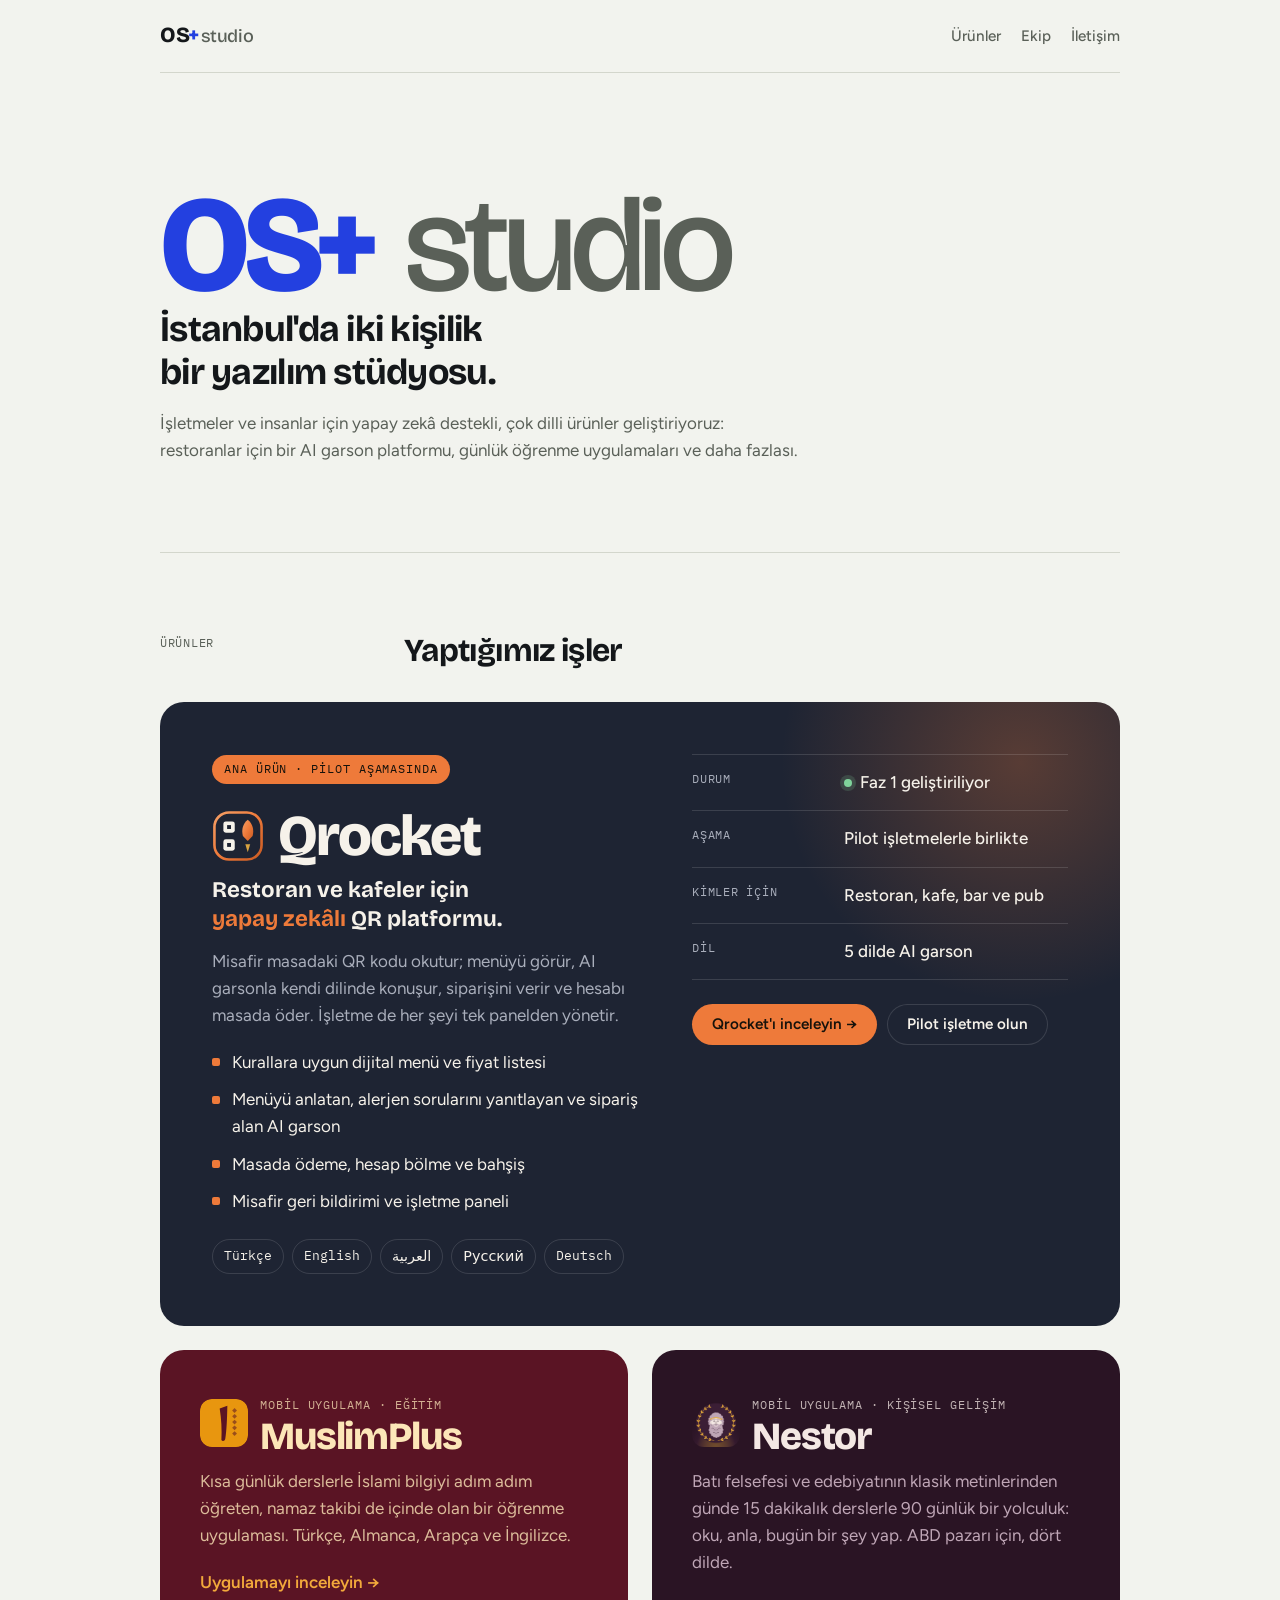
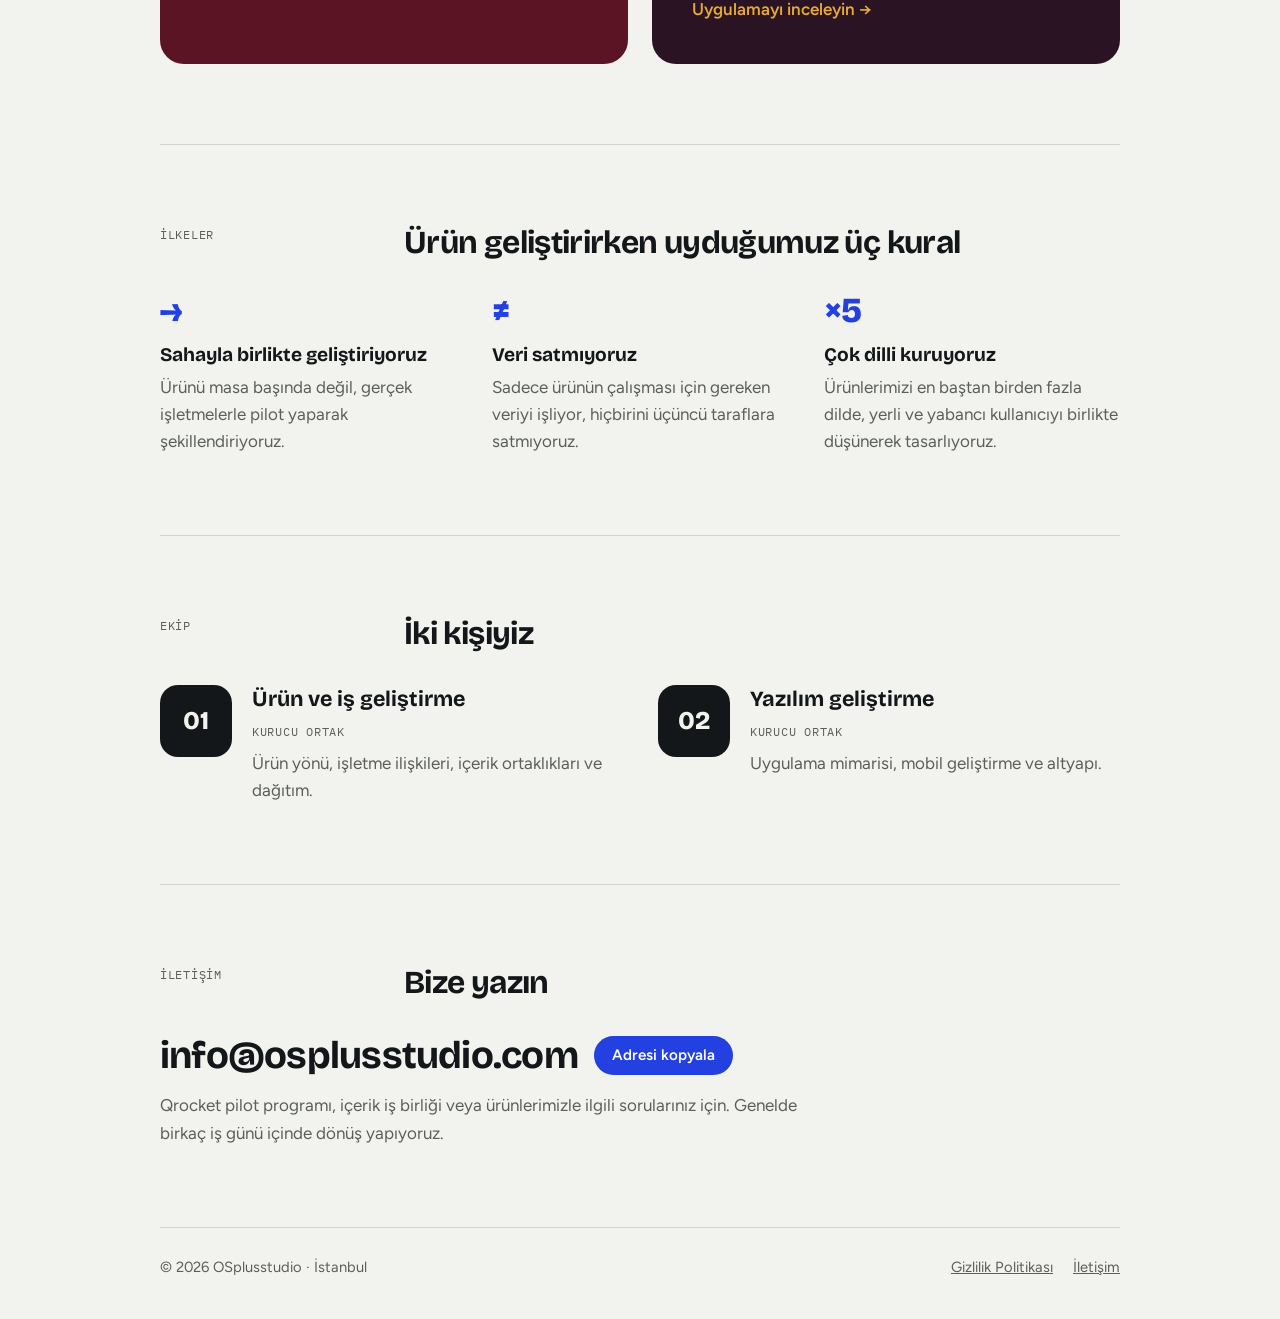
==== index.html @ badf0e7d "Add OSplusstudio website Studio home page with Qrocket, MuslimPlus and Nestor product pages, privacy" ====
<!doctype html>
<html lang="tr">
<head>
<meta charset="utf-8">
<meta name="viewport" content="width=device-width, initial-scale=1, viewport-fit=cover">
<title>OSplusstudio</title>
<meta name="description" content="OSplusstudio, İstanbul'da iki kişilik bir yazılım stüdyosu. Restoran ve kafeler için yapay zekâlı QR platformu Qrocket'ı geliştiriyoruz.">
<link rel="preconnect" href="https://fonts.googleapis.com">
<link rel="preconnect" href="https://fonts.gstatic.com" crossorigin>
<link rel="stylesheet" href="https://fonts.googleapis.com/css2?family=Bricolage+Grotesque:opsz,wght@12..96,500;12..96,700;12..96,800&family=Figtree:wght@400;500;600&family=IBM+Plex+Mono:wght@400;500&display=swap">
<style>
/* Layout: tek sütun, sola yaslı; "Ö + S = OS+" denklemi ve Qrocket kartı iki güçlü an, gerisi sakin */
:root{
  --bg:#F2F3EE; --surface:#E7E9E1; --fg:#14171A; --muted:#5A6058;
  --line:#D3D6CC; --accent:#2340E0; --on-accent:#FFFFFF;
  --q:#EE7A3A; --q-ink:#1E2433; --q-bg:#1E2433; --q-fg:#F6F2EA; --q-muted:#A9AEBB; --q-line:rgba(255,255,255,.13);
  --f-display:"Bricolage Grotesque", "Figtree", system-ui, sans-serif;
  --f-body:"Figtree", system-ui, -apple-system, "Segoe UI", sans-serif;
  --f-mono:"IBM Plex Mono", ui-monospace, "SFMono-Regular", Menlo, monospace;
  color-scheme:light;
}
@media (prefers-color-scheme: dark){
  :root:not([data-theme="light"]){
    --bg:#101311; --surface:#1A1E1B; --fg:#ECEEE8; --muted:#9BA197;
    --line:#2B302C; --accent:#8095FF; --on-accent:#0B0E1F;
    --q-bg:#1C212D; --q-line:rgba(255,255,255,.1); color-scheme:dark;
  }
}
:root[data-theme="dark"]{
  --bg:#101311; --surface:#1A1E1B; --fg:#ECEEE8; --muted:#9BA197;
  --line:#2B302C; --accent:#8095FF; --on-accent:#0B0E1F;
  --q-bg:#1C212D; --q-line:rgba(255,255,255,.1); color-scheme:dark;
}
*{box-sizing:border-box}
body{margin:0;background:var(--bg);color:var(--fg);font:400 1.0625rem/1.6 var(--f-body);-webkit-font-smoothing:antialiased}
a{color:inherit}
:focus-visible{outline:2px solid var(--accent);outline-offset:3px;border-radius:4px}
.wrap{max-width:1040px;margin:0 auto;padding-inline:clamp(16px,4vw,40px)}
.mono{font-family:var(--f-mono);font-size:.78rem;letter-spacing:.06em;text-transform:uppercase;color:var(--muted)}
.plus{color:var(--accent)}

header.top{display:flex;justify-content:space-between;align-items:center;gap:16px;padding-block:24px;border-bottom:1px solid var(--line)}
.mark{font:800 1.35rem/1 var(--f-display);letter-spacing:-.02em;text-decoration:none}
.mark small{font-weight:500;color:var(--muted);margin-left:2px}
nav.top-nav{display:flex;gap:20px;flex-wrap:wrap}
nav.top-nav a{text-decoration:none;font-weight:500;font-size:.95rem;color:var(--muted)}
nav.top-nav a:hover{color:var(--fg)}

.hero{padding-block:clamp(56px,10vw,112px) clamp(48px,8vw,88px)}
.equation{font:800 clamp(3.4rem,13vw,8.5rem)/.9 var(--f-display);letter-spacing:-.045em;margin:0 0 28px;display:flex;flex-wrap:wrap;align-items:baseline;gap:.12em .22em}
.equation .op{font-weight:500;color:var(--muted)}
.equation .res{color:var(--accent)}
.hero h1{font:700 clamp(1.5rem,3.4vw,2.25rem)/1.2 var(--f-display);letter-spacing:-.02em;max-width:24ch;margin:0 0 16px;text-wrap:balance}
.hero p{max-width:58ch;color:var(--muted);margin:0}

section.block{padding-block:clamp(48px,7vw,80px);border-top:1px solid var(--line)}
.block-head{display:grid;grid-template-columns:minmax(0,220px) minmax(0,1fr);gap:24px;margin-bottom:32px}
.block-head h2{font:700 clamp(1.6rem,3vw,2rem)/1.15 var(--f-display);letter-spacing:-.02em;margin:0;text-wrap:balance}

/* Qrocket: stüdyonun ana ürünü, kendi marka rengiyle */
.product{display:grid;grid-template-columns:minmax(0,1.15fr) minmax(0,1fr);gap:clamp(24px,4vw,48px);background:var(--q-bg);color:var(--q-fg);border-radius:24px;padding:clamp(24px,4.5vw,52px);position:relative;overflow:hidden}
.product::before{content:"";position:absolute;width:520px;height:520px;right:-160px;top:-200px;border-radius:50%;background:radial-gradient(circle,rgba(238,122,58,.28),transparent 65%);pointer-events:none}
.product > *{position:relative;min-width:0}
.product .mono{color:var(--q-muted)}
.flag{display:inline-flex;align-items:center;gap:8px;font-family:var(--f-mono);font-size:.72rem;letter-spacing:.08em;text-transform:uppercase;color:#16120B;background:var(--q);border-radius:999px;padding:5px 12px;margin-bottom:18px}
.qhead{display:flex;align-items:center;gap:14px;margin:6px 0 10px}
.qhead svg{width:52px;height:52px;flex:none}
.product h3{font:800 clamp(2.4rem,6vw,3.6rem)/1 var(--f-display);letter-spacing:-.035em;margin:0}
.product .tagline{font:700 clamp(1.15rem,2.2vw,1.4rem)/1.3 var(--f-display);margin:0 0 14px;max-width:30ch;text-wrap:balance}
.product .tagline em{font-style:normal;color:var(--q)}
.product p{margin:0 0 20px;max-width:52ch;color:var(--q-muted)}
.product p.tagline{color:var(--q-fg);margin-bottom:14px}
.feat{list-style:none;padding:0;margin:0 0 24px;display:grid;gap:10px}
.feat li{display:flex;gap:12px;align-items:flex-start}
.feat li::before{content:"";flex:none;width:8px;height:8px;margin-top:.55em;border-radius:2px;background:var(--q)}
.langs{display:flex;flex-wrap:wrap;gap:8px;list-style:none;padding:0;margin:0}
.langs li{font-family:var(--f-mono);font-size:.82rem;padding:5px 11px;border:1px solid var(--q-line);border-radius:999px}
.langs li[lang="ar"],.langs li[lang="ru"]{font-family:var(--f-body);font-size:.9rem}
.facts{display:grid;gap:0;margin:0;align-content:start}
.facts div{display:grid;grid-template-columns:minmax(0,8.5rem) minmax(0,1fr);gap:16px;padding-block:14px;border-bottom:1px solid var(--q-line)}
.facts div:first-child{border-top:1px solid var(--q-line)}
.facts dt{margin:0}
.facts dd{margin:0;font-weight:500}
.status{display:inline-flex;align-items:center;gap:8px}
.status::before{content:"";width:8px;height:8px;border-radius:50%;background:#7FD39B;box-shadow:0 0 0 4px rgba(127,211,155,.18)}
.qcta{display:inline-flex;align-items:center;gap:8px;margin-top:24px;font:600 .95rem/1 var(--f-body);padding:13px 20px;border-radius:999px;background:var(--q);color:#16120B;text-decoration:none}
.qcta:hover{filter:brightness(1.08)}
.qcta.ghost{background:transparent;color:var(--q-fg);box-shadow:inset 0 0 0 1px var(--q-line)}
.qctas{display:flex;flex-wrap:wrap;gap:10px;margin-top:24px}
.qctas .qcta{margin-top:0}

.others{display:grid;grid-template-columns:repeat(2,minmax(0,1fr));gap:clamp(16px,2.5vw,24px);margin-top:clamp(16px,2.5vw,24px)}
.card{display:grid;gap:12px;align-content:start;border-radius:24px;padding:clamp(24px,3.5vw,40px);text-decoration:none;min-width:0;position:relative;overflow:hidden;transition:transform .2s ease}
.card:hover{transform:translateY(-3px)}
.card .top{display:flex;align-items:center;gap:12px}
.card .top .ic{width:48px;height:48px;flex:none;border-radius:12px;display:block}
.card h3{font:800 clamp(1.8rem,3.6vw,2.4rem)/1 var(--f-display);letter-spacing:-.03em;margin:0}
.card .kind{font-family:var(--f-mono);font-size:.72rem;letter-spacing:.08em;text-transform:uppercase;opacity:.75}
.card p{margin:0;max-width:44ch}
.card .go{margin-top:8px;font-weight:600}
.card.mp{background:#5A1424;color:#FCE6B8}
.card.mp p{color:rgba(252,230,184,.8)}
.card.mp .go{color:#F2A93B}
.card.ns{background:#2A1424;color:#F4E8E4}
.card.ns p{color:#BFA6B6}
.card.ns .go{color:#E5A93A}

.principles{display:grid;grid-template-columns:repeat(3,minmax(0,1fr));gap:clamp(20px,3vw,36px);list-style:none;padding:0;margin:0}
.principles li{min-width:0}
.principles .sym{font:800 2.2rem/1 var(--f-display);color:var(--accent);display:block;margin-bottom:14px}
.principles h3{font:700 1.2rem/1.3 var(--f-display);margin:0 0 6px}
.principles p{margin:0;color:var(--muted)}

.team{display:grid;grid-template-columns:repeat(2,minmax(0,1fr));gap:clamp(20px,3vw,36px)}
.person{display:flex;gap:20px;align-items:flex-start;min-width:0}
.initial{flex:none;width:72px;height:72px;border-radius:18px;background:var(--fg);color:var(--bg);display:grid;place-items:center;font:800 1.6rem/1 var(--f-display)}
.person h3{font:700 1.35rem/1.2 var(--f-display);margin:2px 0 4px}
.person p{margin:6px 0 0;color:var(--muted)}

.contact{display:flex;flex-wrap:wrap;align-items:center;gap:12px 16px}
.email{font:700 clamp(1.4rem,4.4vw,2.4rem)/1.1 var(--f-display);letter-spacing:-.02em;user-select:all;word-break:break-all}
.btn{font:600 .95rem/1 var(--f-body);padding:12px 18px;border-radius:999px;border:0;background:var(--accent);color:var(--on-accent);cursor:pointer}
.btn:hover{filter:brightness(1.08)}
.contact-note{color:var(--muted);margin:16px 0 0;max-width:58ch}

footer{border-top:1px solid var(--line);padding-block:28px 40px;display:flex;flex-wrap:wrap;justify-content:space-between;gap:12px 24px;color:var(--muted);font-size:.92rem}
footer nav{display:flex;gap:20px;flex-wrap:wrap}

@media (max-width:760px){
  .block-head,.product,.team,.others{grid-template-columns:minmax(0,1fr)}
  .principles{grid-template-columns:minmax(0,1fr)}
  .block-head{gap:8px}
}
@media (max-width:420px){ nav.top-nav{display:none} .facts div{grid-template-columns:minmax(0,1fr);gap:2px} }
</style>
</head>
<body>
<div class="wrap">
  <header class="top">
    <a class="mark" href="#">OS<span class="plus">+</span><small>studio</small></a>
    <nav class="top-nav" aria-label="Sayfa içi">
      <a href="#urunler">Ürünler</a>
      <a href="#ekip">Ekip</a>
      <a href="#iletisim">İletişim</a>
    </nav>
  </header>

  <section class="hero">
    <p class="equation" aria-label="OS artı studio"><span class="res">OS+</span><span class="op">studio</span></p>
    <h1>İstanbul'da iki kişilik bir yazılım stüdyosu.</h1>
    <p>İşletmeler ve insanlar için yapay zekâ destekli, çok dilli ürünler geliştiriyoruz: restoranlar için bir AI garson platformu, günlük öğrenme uygulamaları ve daha fazlası.</p>
  </section>

  <section class="block" id="urunler">
    <div class="block-head">
      <span class="mono">Ürünler</span>
      <h2>Yaptığımız işler</h2>
    </div>
    <article class="product">
      <div>
        <span class="flag">Ana ürün · Pilot aşamasında</span>
        <div class="qhead">
          <svg viewBox="0 0 32 32" aria-hidden="true"><defs><linearGradient id="lg" x1="0" y1="0" x2="1" y2="1"><stop offset="0" stop-color="#F6A066"/><stop offset=".5" stop-color="#EE7A3A"/><stop offset="1" stop-color="#C95A22"/></linearGradient></defs><rect x="1.5" y="1.5" width="29" height="29" rx="9" fill="none" stroke="url(#lg)" stroke-width="1.6"/><rect x="7" y="7" width="7" height="7" rx="1.5" fill="#F6F2EA"/><rect x="9.3" y="9.3" width="2.4" height="2.4" fill="#1E2433"/><rect x="7" y="18" width="7" height="7" rx="1.5" fill="#F6F2EA"/><rect x="9.3" y="20.3" width="2.4" height="2.4" fill="#1E2433"/><path d="M22 6c3 2.5 4 6 3 10l-3 3-3-3c-1-4 0-7.5 3-10z" fill="url(#lg)"/><path d="M20.5 21l1.5 5 1.5-5z" fill="#D9A441"/></svg>
          <h3>Qrocket</h3>
        </div>
        <p class="tagline">Restoran ve kafeler için <em>yapay zekâlı</em> QR platformu.</p>
        <p>Misafir masadaki QR kodu okutur; menüyü görür, AI garsonla kendi dilinde konuşur, siparişini verir ve hesabı masada öder. İşletme de her şeyi tek panelden yönetir.</p>
        <ul class="feat">
          <li>Kurallara uygun dijital menü ve fiyat listesi</li>
          <li>Menüyü anlatan, alerjen sorularını yanıtlayan ve sipariş alan AI garson</li>
          <li>Masada ödeme, hesap bölme ve bahşiş</li>
          <li>Misafir geri bildirimi ve işletme paneli</li>
        </ul>
        <ul class="langs" aria-label="AI garsonun konuştuğu diller">
          <li lang="tr">Türkçe</li>
          <li lang="en">English</li>
          <li lang="ar" dir="rtl">العربية</li>
          <li lang="ru">Русский</li>
          <li lang="de">Deutsch</li>
        </ul>
      </div>
      <div>
        <dl class="facts">
          <div><dt class="mono">Durum</dt><dd class="status">Faz 1 geliştiriliyor</dd></div>
          <div><dt class="mono">Aşama</dt><dd>Pilot işletmelerle birlikte</dd></div>
          <div><dt class="mono">Kimler için</dt><dd>Restoran, kafe, bar ve pub</dd></div>
          <div><dt class="mono">Dil</dt><dd>5 dilde AI garson</dd></div>
        </dl>
        <div class="qctas"><a class="qcta" href="qrocket/index.html">Qrocket'ı inceleyin →</a><a class="qcta ghost" href="qrocket/index.html#katil">Pilot işletme olun</a></div>
      </div>
    </article>

    <div class="others">
      <a class="card mp" href="muslimplus/index.html">
        <div class="top">
          <svg class="ic" viewBox="0 0 100 100" aria-hidden="true"><rect width="100" height="100" rx="24" fill="#E8960F"/><path d="M41 20 57 14C56.4 41 55.6 65 52.6 83.5 51.8 88 46.4 89 44.6 85.6 45.6 64 44.6 42 41 20Z" fill="#5A1424"/><g fill="#5A1424" fill-opacity=".55"><path d="M72 19l5 5-5 5-5-5z"/><path d="M72 31l5 5-5 5-5-5z"/><path d="M72 43l5 5-5 5-5-5z"/><path d="M72 55l5 5-5 5-5-5z"/><path d="M72 67l5 5-5 5-5-5z"/></g></svg>
          <div><span class="kind">Mobil uygulama · Eğitim</span><h3>MuslimPlus</h3></div>
        </div>
        <p>Kısa günlük derslerle İslami bilgiyi adım adım öğreten, namaz takibi de içinde olan bir öğrenme uygulaması. Türkçe, Almanca, Arapça ve İngilizce.</p>
        <span class="go">Uygulamayı inceleyin →</span>
      </a>
      <a class="card ns" href="nestor/index.html">
        <div class="top">
          <img class="ic" src="nestor/img/icon.png" alt="" width="44" height="44">
          <div><span class="kind">Mobil uygulama · Kişisel gelişim</span><h3>Nestor</h3></div>
        </div>
        <p>Batı felsefesi ve edebiyatının klasik metinlerinden günde 15 dakikalık derslerle 90 günlük bir yolculuk: oku, anla, bugün bir şey yap. ABD pazarı için, dört dilde.</p>
        <span class="go">Uygulamayı inceleyin →</span>
      </a>
    </div>
  </section>

  <section class="block" id="ilkeler">
    <div class="block-head">
      <span class="mono">İlkeler</span>
      <h2>Ürün geliştirirken uyduğumuz üç kural</h2>
    </div>
    <ul class="principles">
      <li>
        <span class="sym" aria-hidden="true">→</span>
        <h3>Sahayla birlikte geliştiriyoruz</h3>
        <p>Ürünü masa başında değil, gerçek işletmelerle pilot yaparak şekillendiriyoruz.</p>
      </li>
      <li>
        <span class="sym" aria-hidden="true">≠</span>
        <h3>Veri satmıyoruz</h3>
        <p>Sadece ürünün çalışması için gereken veriyi işliyor, hiçbirini üçüncü taraflara satmıyoruz.</p>
      </li>
      <li>
        <span class="sym" aria-hidden="true">×5</span>
        <h3>Çok dilli kuruyoruz</h3>
        <p>Ürünlerimizi en baştan birden fazla dilde, yerli ve yabancı kullanıcıyı birlikte düşünerek tasarlıyoruz.</p>
      </li>
    </ul>
  </section>

  <section class="block" id="ekip">
    <div class="block-head">
      <span class="mono">Ekip</span>
      <h2>İki kişiyiz</h2>
    </div>
    <div class="team">
      <div class="person">
        <div class="initial" aria-hidden="true">01</div>
        <div>
          <h3>Ürün ve iş geliştirme</h3>
          <span class="mono">Kurucu ortak</span>
          <p>Ürün yönü, işletme ilişkileri, içerik ortaklıkları ve dağıtım.</p>
        </div>
      </div>
      <div class="person">
        <div class="initial" aria-hidden="true">02</div>
        <div>
          <h3>Yazılım geliştirme</h3>
          <span class="mono">Kurucu ortak</span>
          <p>Uygulama mimarisi, mobil geliştirme ve altyapı.</p>
        </div>
      </div>
    </div>
  </section>

  <section class="block" id="iletisim">
    <div class="block-head">
      <span class="mono">İletişim</span>
      <h2>Bize yazın</h2>
    </div>
    <div class="contact">
      <span class="email" id="email">info@osplusstudio.com</span>
      <button class="btn" id="copy" type="button">Adresi kopyala</button>
    </div>
    <p class="contact-note">Qrocket pilot programı, içerik iş birliği veya ürünlerimizle ilgili sorularınız için. Genelde birkaç iş günü içinde dönüş yapıyoruz.</p>
  </section>

  <footer>
    <span>© 2026 OSplusstudio · İstanbul</span>
    <nav aria-label="Yasal">
      <a href="gizlilik.html">Gizlilik Politikası</a>
      <a href="#iletisim">İletişim</a>
    </nav>
  </footer>
</div>
<script>
(function(){
  var btn=document.getElementById('copy'), el=document.getElementById('email');
  function selectText(){var r=document.createRange();r.selectNodeContents(el);var s=getSelection();s.removeAllRanges();s.addRange(r);}
  btn.addEventListener('click',function(){
    var text=el.textContent.trim();
    var done=function(){btn.textContent='Kopyalandı';setTimeout(function(){btn.textContent='Adresi kopyala'},1800)};
    try{
      navigator.clipboard.writeText(text).then(done,function(){selectText();btn.textContent='Seçildi, Ctrl+C ile kopyalayın'});
    }catch(e){selectText();btn.textContent='Seçildi, Ctrl+C ile kopyalayın'}
  });
})();
</script>
</body>
</html>
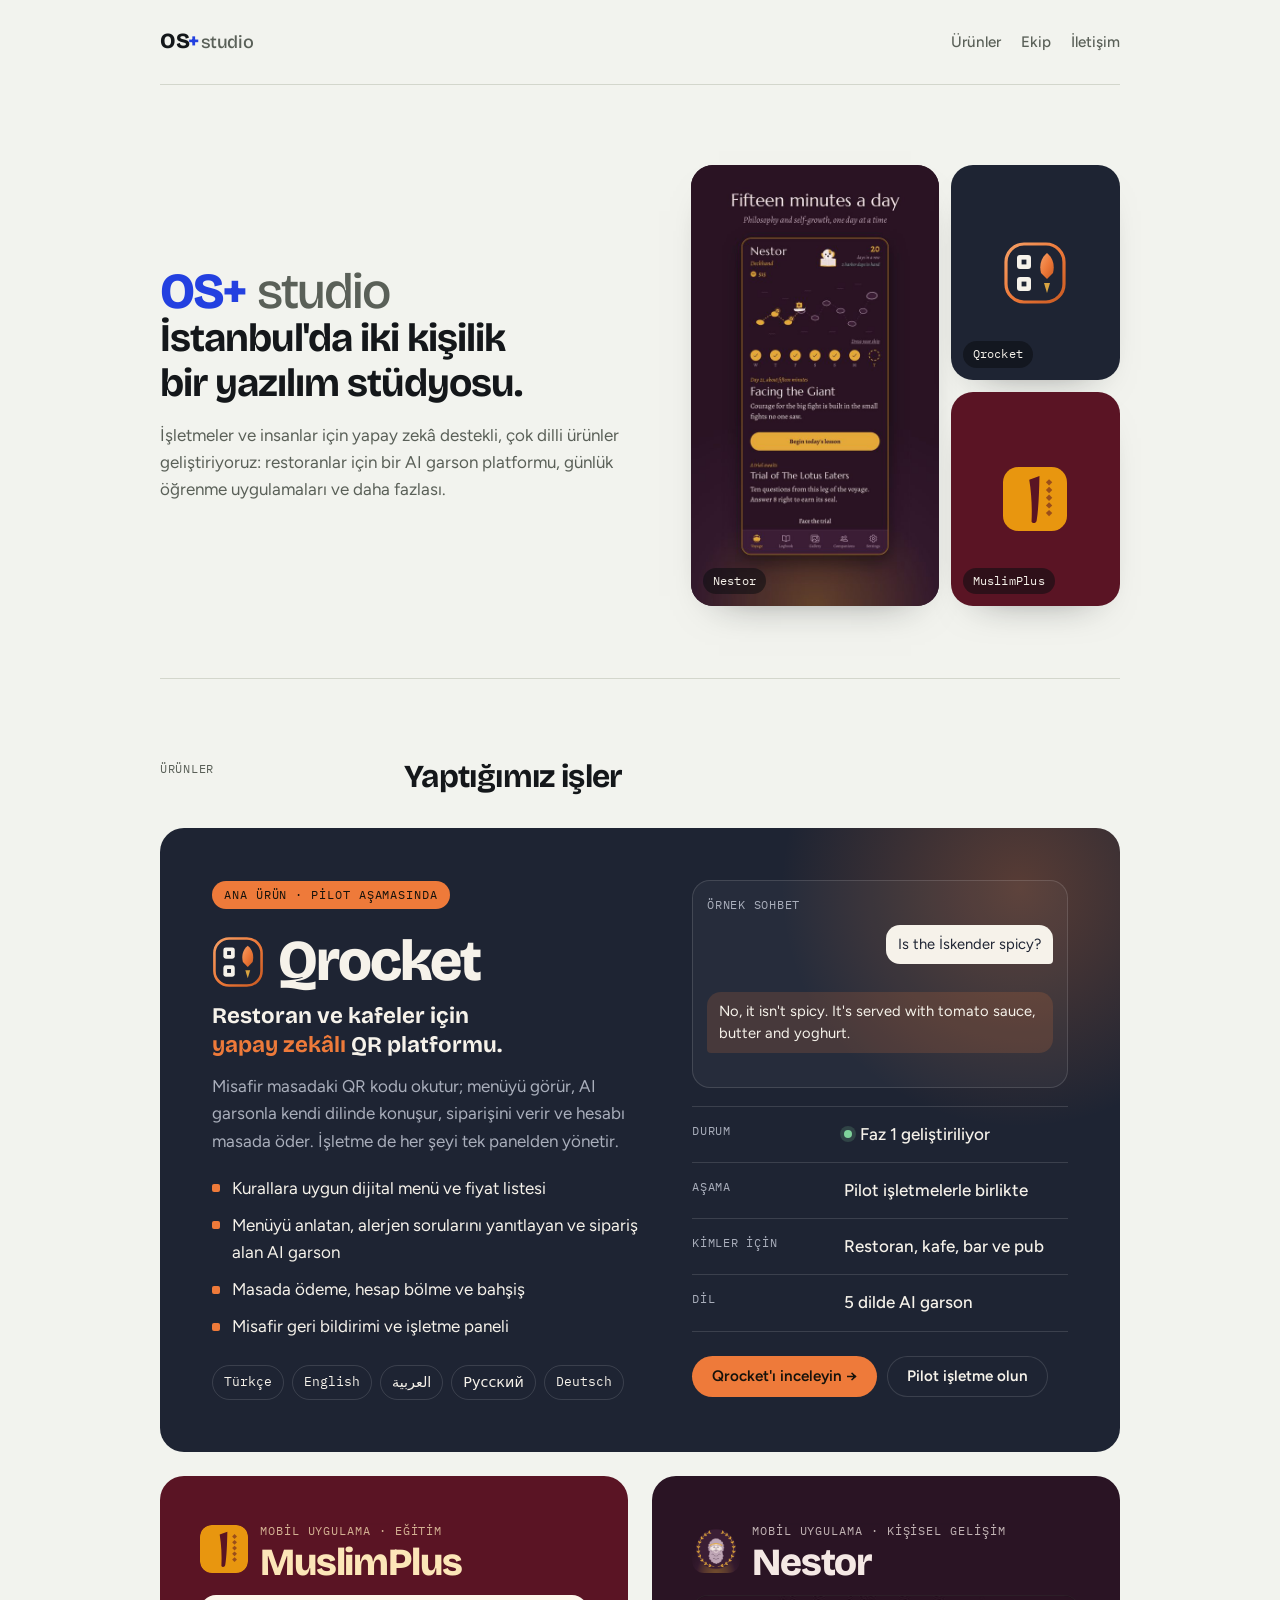
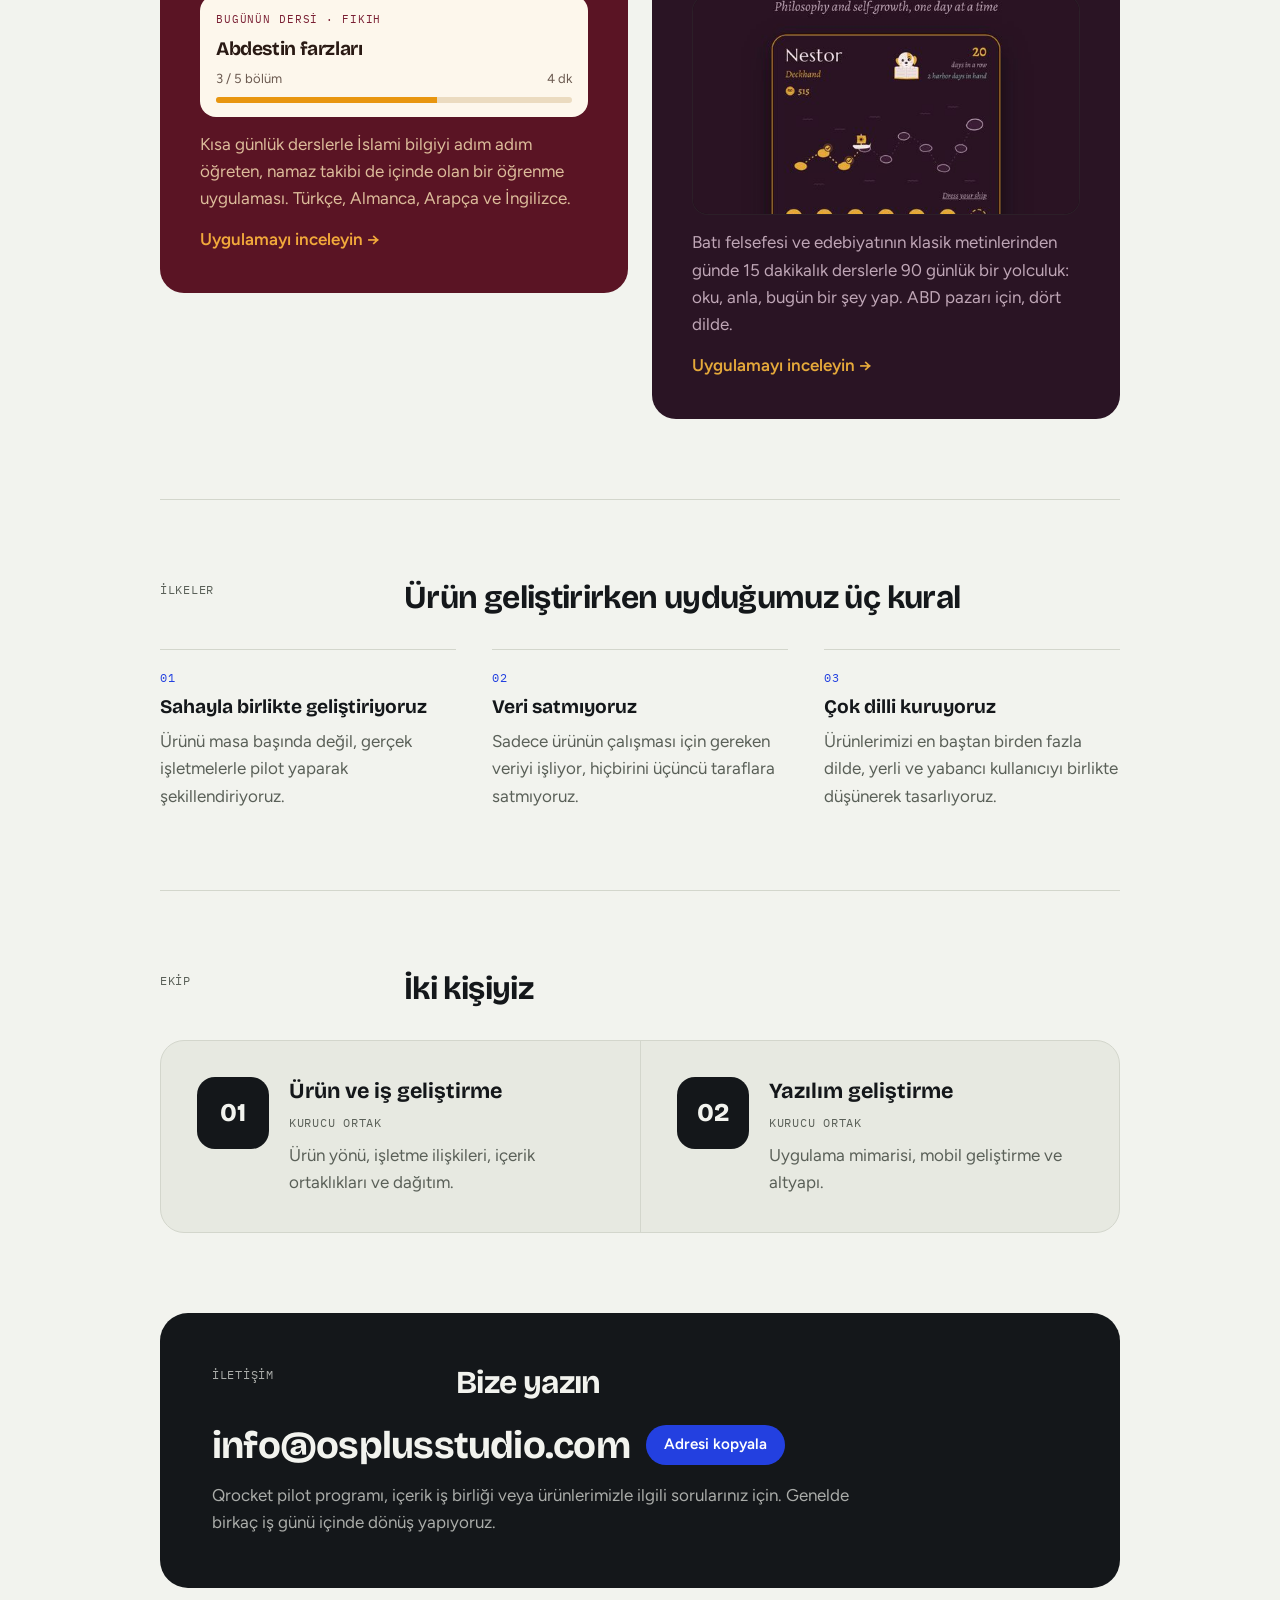
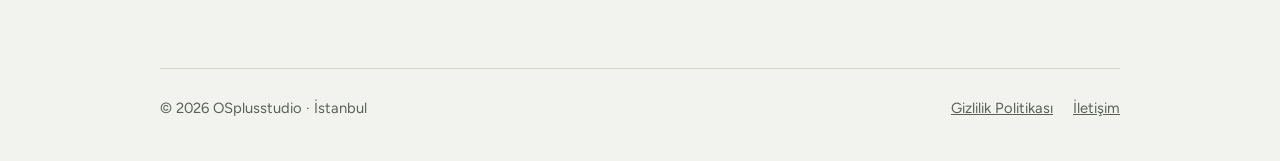
==== commit d47613fd: "Give the studio homepage a product showcase. Shrink the repeated wordmark, show Qrocket, MuslimPlus," ====
--- a/index.html
+++ b/index.html
@@ -9,7 +9,9 @@
 <link rel="preconnect" href="https://fonts.gstatic.com" crossorigin>
 <link rel="stylesheet" href="https://fonts.googleapis.com/css2?family=Bricolage+Grotesque:opsz,wght@12..96,500;12..96,700;12..96,800&family=Figtree:wght@400;500;600&family=IBM+Plex+Mono:wght@400;500&display=swap">
 <style>
-/* Layout: tek sütun, sola yaslı; "Ö + S = OS+" denklemi ve Qrocket kartı iki güçlü an, gerisi sakin */
+/* Layout: hero iki sütun — kısa sözcük işareti ve üç ürünlük vitrin.
+   Qrocket kartında örnek sohbet, diğer kartlarda kendi yüzeyi.
+   İlkeler numaralı sıra, ekip tek panel, iletişim kapanış bandı. */
 :root{
   --bg:#F2F3EE; --surface:#E7E9E1; --fg:#14171A; --muted:#5A6058;
   --line:#D3D6CC; --accent:#2340E0; --on-accent:#FFFFFF;
@@ -43,15 +45,26 @@
 .mark{font:800 1.35rem/1 var(--f-display);letter-spacing:-.02em;text-decoration:none}
 .mark small{font-weight:500;color:var(--muted);margin-left:2px}
 nav.top-nav{display:flex;gap:20px;flex-wrap:wrap}
-nav.top-nav a{text-decoration:none;font-weight:500;font-size:.95rem;color:var(--muted)}
+nav.top-nav a{text-decoration:none;font-weight:500;font-size:.95rem;color:var(--muted);padding-block:6px}
 nav.top-nav a:hover{color:var(--fg)}
 
-.hero{padding-block:clamp(56px,10vw,112px) clamp(48px,8vw,88px)}
-.equation{font:800 clamp(3.4rem,13vw,8.5rem)/.9 var(--f-display);letter-spacing:-.045em;margin:0 0 28px;display:flex;flex-wrap:wrap;align-items:baseline;gap:.12em .22em}
+.hero{display:grid;grid-template-columns:minmax(0,1.05fr) minmax(280px,.95fr);gap:clamp(28px,5vw,56px);align-items:center;padding-block:clamp(40px,7vw,80px) clamp(36px,6vw,72px)}
+.hero-copy{min-width:0}
+.equation{font:800 clamp(2rem,4.4vw,3.15rem)/.95 var(--f-display);letter-spacing:-.04em;margin:0 0 18px;display:flex;flex-wrap:wrap;align-items:baseline;gap:.12em .22em}
 .equation .op{font-weight:500;color:var(--muted)}
 .equation .res{color:var(--accent)}
-.hero h1{font:700 clamp(1.5rem,3.4vw,2.25rem)/1.2 var(--f-display);letter-spacing:-.02em;max-width:24ch;margin:0 0 16px;text-wrap:balance}
-.hero p{max-width:58ch;color:var(--muted);margin:0}
+.hero h1{font:700 clamp(1.7rem,3.2vw,2.45rem)/1.15 var(--f-display);letter-spacing:-.025em;max-width:18ch;margin:0 0 16px;text-wrap:balance}
+.hero p{max-width:46ch;color:var(--muted);margin:0}
+
+.vitrine{display:grid;grid-template-columns:minmax(0,1.2fr) minmax(0,.82fr);grid-template-rows:1fr 1fr;gap:12px;min-height:400px;align-self:stretch}
+.tile{position:relative;display:grid;place-items:center;min-width:0;min-height:0;border-radius:22px;overflow:hidden;text-decoration:none;box-shadow:0 18px 40px -28px rgba(20,23,26,.55);transition:transform .2s ease}
+.tile:hover{transform:translateY(-3px)}
+.tile .cap{position:absolute;left:12px;bottom:12px;font-family:var(--f-mono);font-size:.72rem;letter-spacing:.02em;color:#F6F2EA;background:rgba(12,14,18,.55);border-radius:999px;padding:4px 10px}
+.tile.ns{grid-row:1 / span 2;background:#2A1424;display:block}
+.tile.ns img{width:100%;height:100%;object-fit:cover;object-position:center 32%;display:block}
+.tile.q{background:#1E2433}
+.tile.mp{background:#5A1424}
+.tile svg{width:64px;height:64px}
 
 section.block{padding-block:clamp(48px,7vw,80px);border-top:1px solid var(--line)}
 .block-head{display:grid;grid-template-columns:minmax(0,220px) minmax(0,1fr);gap:24px;margin-bottom:32px}
@@ -76,6 +89,11 @@
 .langs{display:flex;flex-wrap:wrap;gap:8px;list-style:none;padding:0;margin:0}
 .langs li{font-family:var(--f-mono);font-size:.82rem;padding:5px 11px;border:1px solid var(--q-line);border-radius:999px}
 .langs li[lang="ar"],.langs li[lang="ru"]{font-family:var(--f-body);font-size:.9rem}
+.chat{display:grid;gap:8px;margin:0 0 18px;padding:14px;border-radius:18px;background:rgba(255,255,255,.04);border:1px solid var(--q-line)}
+.chat .mono{margin:0 0 2px}
+.bubble{max-width:92%;margin:0;padding:9px 12px;border-radius:14px;font-size:.92rem;line-height:1.45}
+.bubble.guest{justify-self:end;background:var(--q-fg);color:var(--q-ink);border-bottom-right-radius:4px}
+.bubble.ai{justify-self:start;background:rgba(238,122,58,.16);color:var(--q-fg);border-bottom-left-radius:4px}
 .facts{display:grid;gap:0;margin:0;align-content:start}
 .facts div{display:grid;grid-template-columns:minmax(0,8.5rem) minmax(0,1fr);gap:16px;padding-block:14px;border-bottom:1px solid var(--q-line)}
 .facts div:first-child{border-top:1px solid var(--q-line)}
@@ -89,49 +107,75 @@
 .qctas{display:flex;flex-wrap:wrap;gap:10px;margin-top:24px}
 .qctas .qcta{margin-top:0}
 
-.others{display:grid;grid-template-columns:repeat(2,minmax(0,1fr));gap:clamp(16px,2.5vw,24px);margin-top:clamp(16px,2.5vw,24px)}
-.card{display:grid;gap:12px;align-content:start;border-radius:24px;padding:clamp(24px,3.5vw,40px);text-decoration:none;min-width:0;position:relative;overflow:hidden;transition:transform .2s ease}
+.others{display:grid;grid-template-columns:repeat(2,minmax(0,1fr));gap:clamp(16px,2.5vw,24px);margin-top:clamp(16px,2.5vw,24px);align-items:start}
+.card{display:flex;flex-direction:column;gap:14px;border-radius:24px;padding:clamp(24px,3.5vw,40px);text-decoration:none;min-width:0;position:relative;overflow:hidden;transition:transform .2s ease}
 .card:hover{transform:translateY(-3px)}
 .card .top{display:flex;align-items:center;gap:12px}
 .card .top .ic{width:48px;height:48px;flex:none;border-radius:12px;display:block}
 .card h3{font:800 clamp(1.8rem,3.6vw,2.4rem)/1 var(--f-display);letter-spacing:-.03em;margin:0}
 .card .kind{font-family:var(--f-mono);font-size:.72rem;letter-spacing:.08em;text-transform:uppercase;opacity:.75}
 .card p{margin:0;max-width:44ch}
-.card .go{margin-top:8px;font-weight:600}
+.card .go{font-weight:600}
 .card.mp{background:#5A1424;color:#FCE6B8}
 .card.mp p{color:rgba(252,230,184,.8)}
 .card.mp .go{color:#F2A93B}
 .card.ns{background:#2A1424;color:#F4E8E4}
 .card.ns p{color:#BFA6B6}
 .card.ns .go{color:#E5A93A}
+.lesson{display:grid;gap:8px;background:#FDF7EC;color:#2A1A14;border-radius:16px;padding:16px 16px 14px}
+.lesson .k{font-family:var(--f-mono);font-size:.68rem;letter-spacing:.08em;text-transform:uppercase;color:#7A2034}
+.lesson strong{font:700 1.2rem/1.2 var(--f-display);letter-spacing:-.02em}
+.lesson .row{display:flex;justify-content:space-between;gap:12px;font-size:.82rem;color:#6B5A50}
+.lesson .bar{height:6px;border-radius:4px;background:#EBDBC0;overflow:hidden}
+.lesson .bar i{display:block;height:100%;width:62%;background:#E8960F}
+.shot{border-radius:16px;overflow:hidden;height:220px;background:#1A0C16;border:1px solid rgba(255,255,255,.08)}
+.shot img{width:100%;height:100%;object-fit:cover;object-position:center 16%;display:block}
 
 .principles{display:grid;grid-template-columns:repeat(3,minmax(0,1fr));gap:clamp(20px,3vw,36px);list-style:none;padding:0;margin:0}
-.principles li{min-width:0}
-.principles .sym{font:800 2.2rem/1 var(--f-display);color:var(--accent);display:block;margin-bottom:14px}
-.principles h3{font:700 1.2rem/1.3 var(--f-display);margin:0 0 6px}
+.principles li{min-width:0;border-top:1px solid var(--line);padding-top:18px;display:grid;gap:8px;align-content:start}
+.principles .num{font-family:var(--f-mono);font-size:.75rem;letter-spacing:.12em;color:var(--accent)}
+.principles h3{font:700 1.2rem/1.3 var(--f-display);margin:0}
 .principles p{margin:0;color:var(--muted)}
 
-.team{display:grid;grid-template-columns:repeat(2,minmax(0,1fr));gap:clamp(20px,3vw,36px)}
-.person{display:flex;gap:20px;align-items:flex-start;min-width:0}
+.team{display:grid;grid-template-columns:repeat(2,minmax(0,1fr));background:var(--surface);border:1px solid var(--line);border-radius:24px;overflow:hidden}
+.person{display:flex;gap:20px;align-items:flex-start;min-width:0;padding:clamp(22px,3vw,36px)}
+.person + .person{border-left:1px solid var(--line)}
 .initial{flex:none;width:72px;height:72px;border-radius:18px;background:var(--fg);color:var(--bg);display:grid;place-items:center;font:800 1.6rem/1 var(--f-display)}
 .person h3{font:700 1.35rem/1.2 var(--f-display);margin:2px 0 4px}
 .person p{margin:6px 0 0;color:var(--muted)}
 
+#iletisim{border-top:0;padding-top:0}
+.band{background:var(--fg);color:var(--bg);border-radius:28px;padding:clamp(28px,5vw,52px)}
+.band .block-head{margin-bottom:22px}
+.band .block-head h2{color:inherit}
+.band .mono,.band .contact-note{color:color-mix(in srgb, var(--bg) 68%, transparent)}
 .contact{display:flex;flex-wrap:wrap;align-items:center;gap:12px 16px}
 .email{font:700 clamp(1.4rem,4.4vw,2.4rem)/1.1 var(--f-display);letter-spacing:-.02em;user-select:all;word-break:break-all}
 .btn{font:600 .95rem/1 var(--f-body);padding:12px 18px;border-radius:999px;border:0;background:var(--accent);color:var(--on-accent);cursor:pointer}
 .btn:hover{filter:brightness(1.08)}
-.contact-note{color:var(--muted);margin:16px 0 0;max-width:58ch}
+.contact-note{margin:16px 0 0;max-width:58ch}
 
 footer{border-top:1px solid var(--line);padding-block:28px 40px;display:flex;flex-wrap:wrap;justify-content:space-between;gap:12px 24px;color:var(--muted);font-size:.92rem}
 footer nav{display:flex;gap:20px;flex-wrap:wrap}
 
+@media (prefers-reduced-motion:reduce){
+  .tile,.card{transition:none}
+}
 @media (max-width:760px){
-  .block-head,.product,.team,.others{grid-template-columns:minmax(0,1fr)}
+  .hero,.block-head,.product,.team,.others{grid-template-columns:minmax(0,1fr)}
+  .hero{align-items:start}
+  .vitrine{min-height:300px;max-width:560px}
   .principles{grid-template-columns:minmax(0,1fr)}
   .block-head{gap:8px}
-}
-@media (max-width:420px){ nav.top-nav{display:none} .facts div{grid-template-columns:minmax(0,1fr);gap:2px} }
+  .person + .person{border-left:0;border-top:1px solid var(--line)}
+}
+@media (max-width:420px){
+  header.top{flex-wrap:wrap;row-gap:8px}
+  nav.top-nav{gap:4px 16px}
+  .facts div{grid-template-columns:minmax(0,1fr);gap:2px}
+  .vitrine{min-height:260px;gap:8px}
+  .tile svg{width:48px;height:48px}
+}
 </style>
 </head>
 <body>
@@ -146,9 +190,25 @@
   </header>
 
   <section class="hero">
-    <p class="equation" aria-label="OS artı studio"><span class="res">OS+</span><span class="op">studio</span></p>
-    <h1>İstanbul'da iki kişilik bir yazılım stüdyosu.</h1>
-    <p>İşletmeler ve insanlar için yapay zekâ destekli, çok dilli ürünler geliştiriyoruz: restoranlar için bir AI garson platformu, günlük öğrenme uygulamaları ve daha fazlası.</p>
+    <div class="hero-copy">
+      <p class="equation" aria-label="OS artı studio"><span class="res">OS+</span><span class="op">studio</span></p>
+      <h1>İstanbul'da iki kişilik bir yazılım stüdyosu.</h1>
+      <p>İşletmeler ve insanlar için yapay zekâ destekli, çok dilli ürünler geliştiriyoruz: restoranlar için bir AI garson platformu, günlük öğrenme uygulamaları ve daha fazlası.</p>
+    </div>
+    <div class="vitrine">
+      <a class="tile ns" href="nestor/index.html">
+        <img src="nestor/img/02-home.jpg" alt="" width="540" height="960">
+        <span class="cap">Nestor</span>
+      </a>
+      <a class="tile q" href="qrocket/index.html">
+        <svg viewBox="0 0 32 32" aria-hidden="true"><defs><linearGradient id="lgv" x1="0" y1="0" x2="1" y2="1"><stop offset="0" stop-color="#F6A066"/><stop offset=".5" stop-color="#EE7A3A"/><stop offset="1" stop-color="#C95A22"/></linearGradient></defs><rect x="1.5" y="1.5" width="29" height="29" rx="9" fill="none" stroke="url(#lgv)" stroke-width="1.6"/><rect x="7" y="7" width="7" height="7" rx="1.5" fill="#F6F2EA"/><rect x="9.3" y="9.3" width="2.4" height="2.4" fill="#1E2433"/><rect x="7" y="18" width="7" height="7" rx="1.5" fill="#F6F2EA"/><rect x="9.3" y="20.3" width="2.4" height="2.4" fill="#1E2433"/><path d="M22 6c3 2.5 4 6 3 10l-3 3-3-3c-1-4 0-7.5 3-10z" fill="url(#lgv)"/><path d="M20.5 21l1.5 5 1.5-5z" fill="#D9A441"/></svg>
+        <span class="cap">Qrocket</span>
+      </a>
+      <a class="tile mp" href="muslimplus/index.html">
+        <svg viewBox="0 0 100 100" aria-hidden="true"><rect width="100" height="100" rx="24" fill="#E8960F"/><path d="M41 20 57 14C56.4 41 55.6 65 52.6 83.5 51.8 88 46.4 89 44.6 85.6 45.6 64 44.6 42 41 20Z" fill="#5A1424"/><g fill="#5A1424" fill-opacity=".55"><path d="M72 19l5 5-5 5-5-5z"/><path d="M72 31l5 5-5 5-5-5z"/><path d="M72 43l5 5-5 5-5-5z"/><path d="M72 55l5 5-5 5-5-5z"/><path d="M72 67l5 5-5 5-5-5z"/></g></svg>
+        <span class="cap">MuslimPlus</span>
+      </a>
+    </div>
   </section>
 
   <section class="block" id="urunler">
@@ -180,6 +240,11 @@
         </ul>
       </div>
       <div>
+        <div class="chat" aria-label="Örnek sohbet">
+          <p class="mono">Örnek sohbet</p>
+          <p class="bubble guest" dir="auto">Is the İskender spicy?</p>
+          <p class="bubble ai" dir="auto">No, it isn't spicy. It's served with tomato sauce, butter and yoghurt.</p>
+        </div>
         <dl class="facts">
           <div><dt class="mono">Durum</dt><dd class="status">Faz 1 geliştiriliyor</dd></div>
           <div><dt class="mono">Aşama</dt><dd>Pilot işletmelerle birlikte</dd></div>
@@ -196,6 +261,12 @@
           <svg class="ic" viewBox="0 0 100 100" aria-hidden="true"><rect width="100" height="100" rx="24" fill="#E8960F"/><path d="M41 20 57 14C56.4 41 55.6 65 52.6 83.5 51.8 88 46.4 89 44.6 85.6 45.6 64 44.6 42 41 20Z" fill="#5A1424"/><g fill="#5A1424" fill-opacity=".55"><path d="M72 19l5 5-5 5-5-5z"/><path d="M72 31l5 5-5 5-5-5z"/><path d="M72 43l5 5-5 5-5-5z"/><path d="M72 55l5 5-5 5-5-5z"/><path d="M72 67l5 5-5 5-5-5z"/></g></svg>
           <div><span class="kind">Mobil uygulama · Eğitim</span><h3>MuslimPlus</h3></div>
         </div>
+        <div class="lesson" aria-hidden="true">
+          <span class="k">Bugünün dersi · Fıkıh</span>
+          <strong>Abdestin farzları</strong>
+          <div class="row"><span>3 / 5 bölüm</span><span>4 dk</span></div>
+          <div class="bar"><i></i></div>
+        </div>
         <p>Kısa günlük derslerle İslami bilgiyi adım adım öğreten, namaz takibi de içinde olan bir öğrenme uygulaması. Türkçe, Almanca, Arapça ve İngilizce.</p>
         <span class="go">Uygulamayı inceleyin →</span>
       </a>
@@ -204,6 +275,9 @@
           <img class="ic" src="nestor/img/icon.png" alt="" width="44" height="44">
           <div><span class="kind">Mobil uygulama · Kişisel gelişim</span><h3>Nestor</h3></div>
         </div>
+        <div class="shot">
+          <img src="nestor/img/02-home.jpg" alt="" width="540" height="960">
+        </div>
         <p>Batı felsefesi ve edebiyatının klasik metinlerinden günde 15 dakikalık derslerle 90 günlük bir yolculuk: oku, anla, bugün bir şey yap. ABD pazarı için, dört dilde.</p>
         <span class="go">Uygulamayı inceleyin →</span>
       </a>
@@ -217,17 +291,17 @@
     </div>
     <ul class="principles">
       <li>
-        <span class="sym" aria-hidden="true">→</span>
+        <span class="num" aria-hidden="true">01</span>
         <h3>Sahayla birlikte geliştiriyoruz</h3>
         <p>Ürünü masa başında değil, gerçek işletmelerle pilot yaparak şekillendiriyoruz.</p>
       </li>
       <li>
-        <span class="sym" aria-hidden="true">≠</span>
+        <span class="num" aria-hidden="true">02</span>
         <h3>Veri satmıyoruz</h3>
         <p>Sadece ürünün çalışması için gereken veriyi işliyor, hiçbirini üçüncü taraflara satmıyoruz.</p>
       </li>
       <li>
-        <span class="sym" aria-hidden="true">×5</span>
+        <span class="num" aria-hidden="true">03</span>
         <h3>Çok dilli kuruyoruz</h3>
         <p>Ürünlerimizi en baştan birden fazla dilde, yerli ve yabancı kullanıcıyı birlikte düşünerek tasarlıyoruz.</p>
       </li>
@@ -260,15 +334,17 @@
   </section>
 
   <section class="block" id="iletisim">
-    <div class="block-head">
-      <span class="mono">İletişim</span>
-      <h2>Bize yazın</h2>
-    </div>
-    <div class="contact">
-      <span class="email" id="email">info@osplusstudio.com</span>
-      <button class="btn" id="copy" type="button">Adresi kopyala</button>
-    </div>
-    <p class="contact-note">Qrocket pilot programı, içerik iş birliği veya ürünlerimizle ilgili sorularınız için. Genelde birkaç iş günü içinde dönüş yapıyoruz.</p>
+    <div class="band">
+      <div class="block-head">
+        <span class="mono">İletişim</span>
+        <h2>Bize yazın</h2>
+      </div>
+      <div class="contact">
+        <span class="email" id="email">info@osplusstudio.com</span>
+        <button class="btn" id="copy" type="button">Adresi kopyala</button>
+      </div>
+      <p class="contact-note">Qrocket pilot programı, içerik iş birliği veya ürünlerimizle ilgili sorularınız için. Genelde birkaç iş günü içinde dönüş yapıyoruz.</p>
+    </div>
   </section>
 
   <footer>
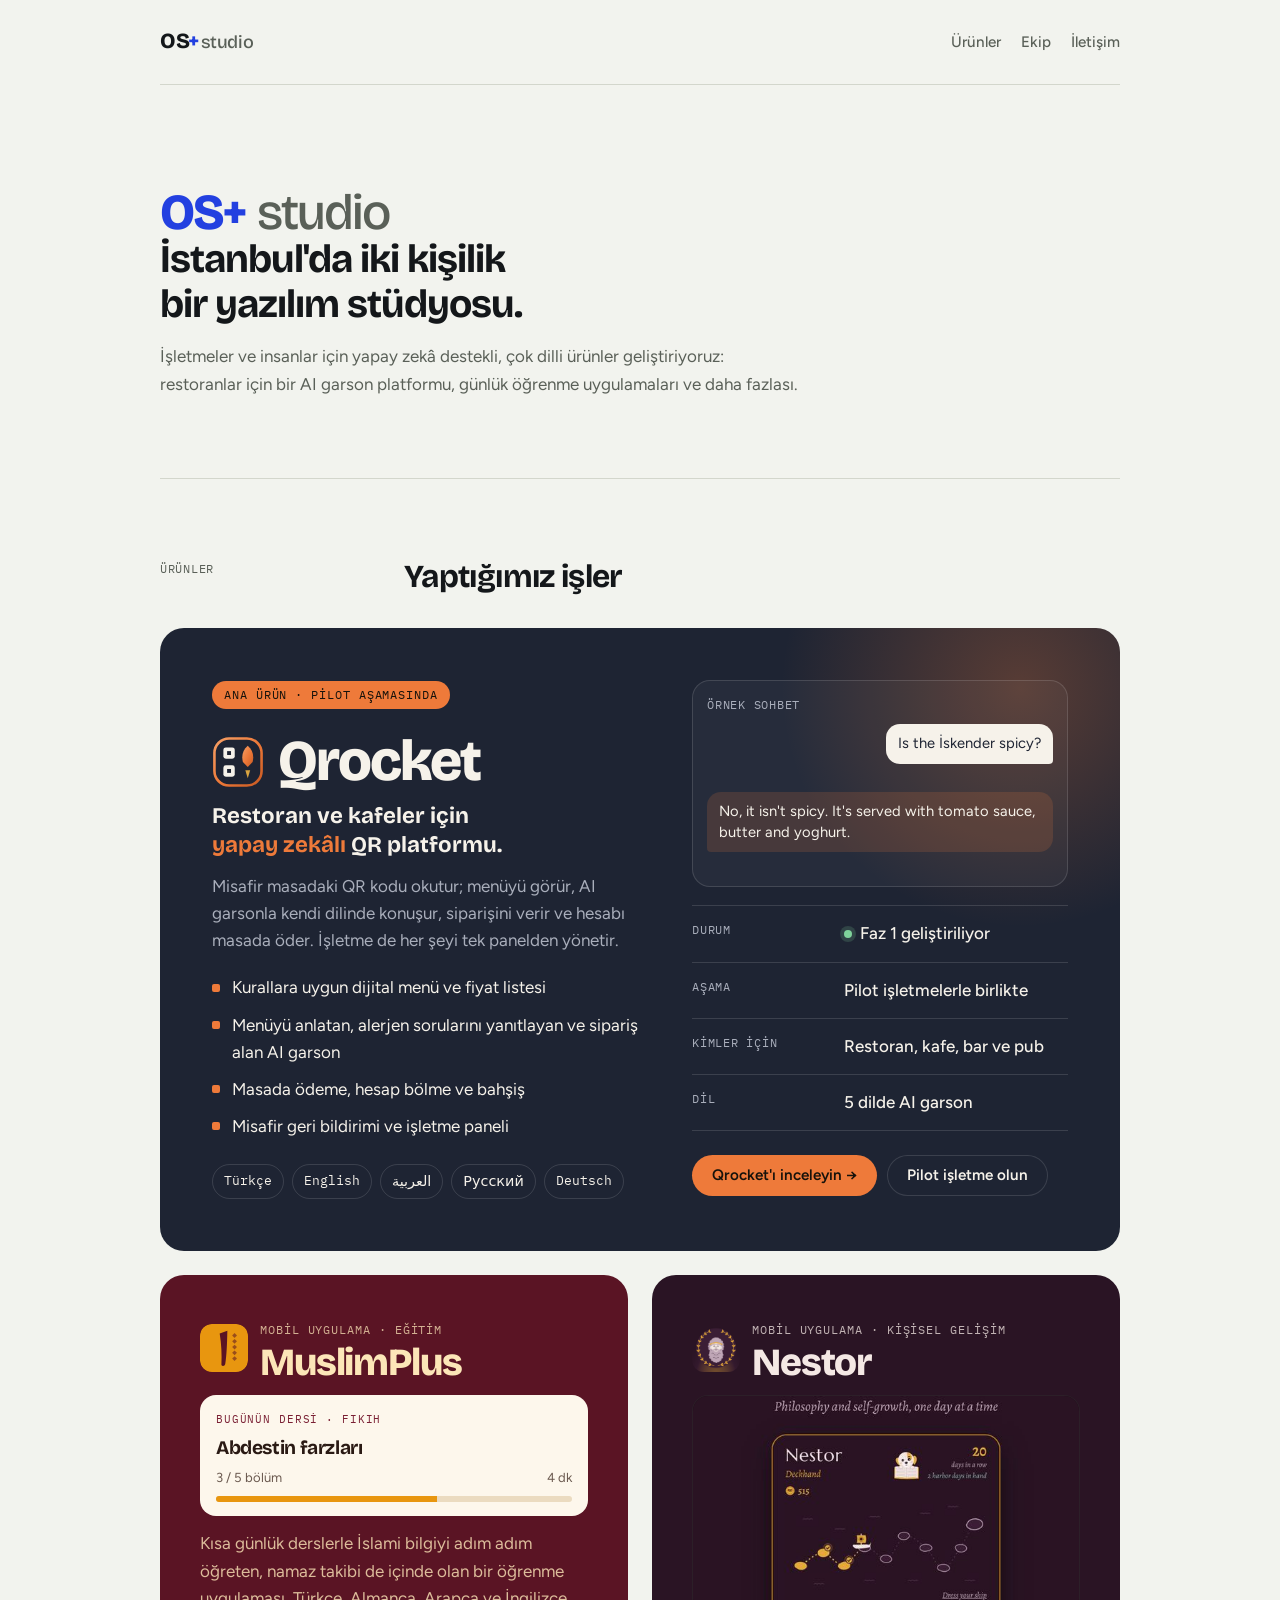
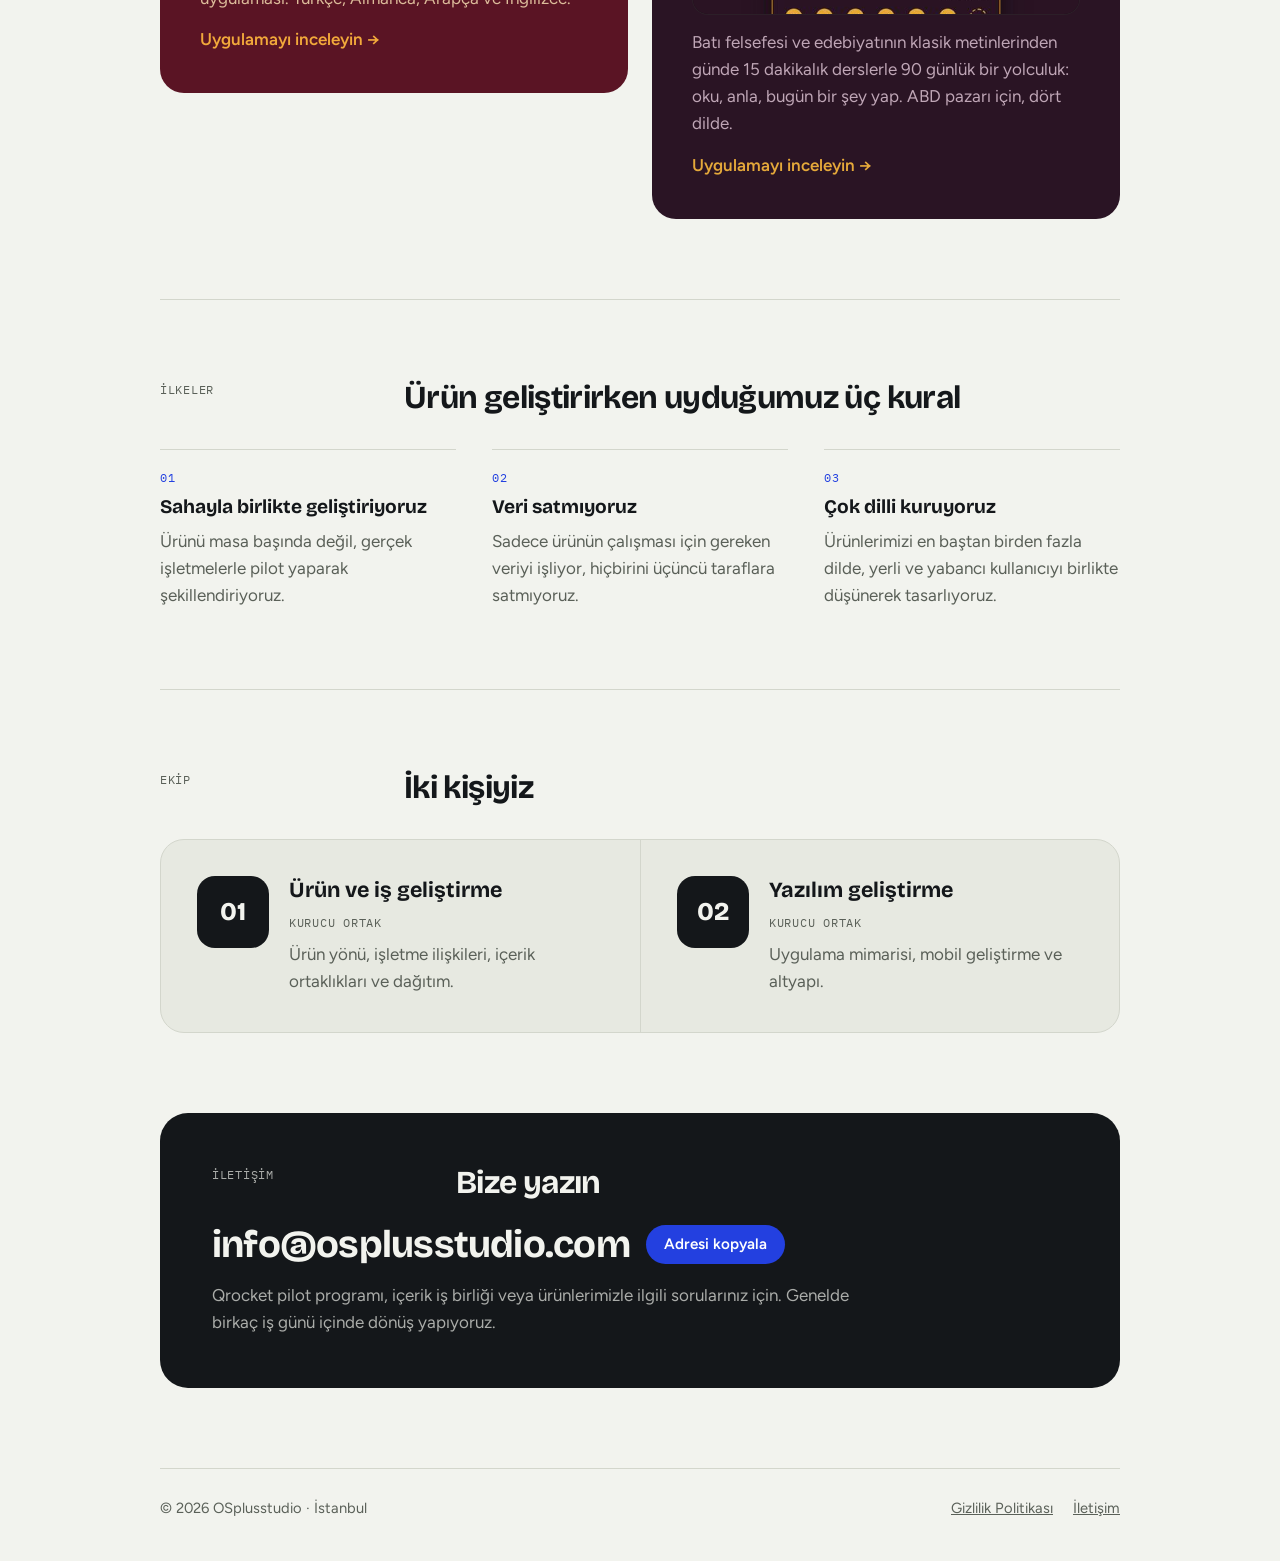
==== commit 68deb3f6: "Remove the product collage from the studio homepage hero. The three product tiles stay in the work s" ====
--- a/index.html
+++ b/index.html
@@ -9,8 +9,7 @@
 <link rel="preconnect" href="https://fonts.gstatic.com" crossorigin>
 <link rel="stylesheet" href="https://fonts.googleapis.com/css2?family=Bricolage+Grotesque:opsz,wght@12..96,500;12..96,700;12..96,800&family=Figtree:wght@400;500;600&family=IBM+Plex+Mono:wght@400;500&display=swap">
 <style>
-/* Layout: hero iki sütun — kısa sözcük işareti ve üç ürünlük vitrin.
-   Qrocket kartında örnek sohbet, diğer kartlarda kendi yüzeyi.
+/* Layout: giriş yalnız metin. Ürün yüzleri aşağıdaki kartlarda.
    İlkeler numaralı sıra, ekip tek panel, iletişim kapanış bandı. */
 :root{
   --bg:#F2F3EE; --surface:#E7E9E1; --fg:#14171A; --muted:#5A6058;
@@ -48,23 +47,12 @@
 nav.top-nav a{text-decoration:none;font-weight:500;font-size:.95rem;color:var(--muted);padding-block:6px}
 nav.top-nav a:hover{color:var(--fg)}
 
-.hero{display:grid;grid-template-columns:minmax(0,1.05fr) minmax(280px,.95fr);gap:clamp(28px,5vw,56px);align-items:center;padding-block:clamp(40px,7vw,80px) clamp(36px,6vw,72px)}
-.hero-copy{min-width:0}
+.hero{padding-block:clamp(56px,9vw,104px) clamp(40px,7vw,80px)}
 .equation{font:800 clamp(2rem,4.4vw,3.15rem)/.95 var(--f-display);letter-spacing:-.04em;margin:0 0 18px;display:flex;flex-wrap:wrap;align-items:baseline;gap:.12em .22em}
 .equation .op{font-weight:500;color:var(--muted)}
 .equation .res{color:var(--accent)}
-.hero h1{font:700 clamp(1.7rem,3.2vw,2.45rem)/1.15 var(--f-display);letter-spacing:-.025em;max-width:18ch;margin:0 0 16px;text-wrap:balance}
-.hero p{max-width:46ch;color:var(--muted);margin:0}
-
-.vitrine{display:grid;grid-template-columns:minmax(0,1.2fr) minmax(0,.82fr);grid-template-rows:1fr 1fr;gap:12px;min-height:400px;align-self:stretch}
-.tile{position:relative;display:grid;place-items:center;min-width:0;min-height:0;border-radius:22px;overflow:hidden;text-decoration:none;box-shadow:0 18px 40px -28px rgba(20,23,26,.55);transition:transform .2s ease}
-.tile:hover{transform:translateY(-3px)}
-.tile .cap{position:absolute;left:12px;bottom:12px;font-family:var(--f-mono);font-size:.72rem;letter-spacing:.02em;color:#F6F2EA;background:rgba(12,14,18,.55);border-radius:999px;padding:4px 10px}
-.tile.ns{grid-row:1 / span 2;background:#2A1424;display:block}
-.tile.ns img{width:100%;height:100%;object-fit:cover;object-position:center 32%;display:block}
-.tile.q{background:#1E2433}
-.tile.mp{background:#5A1424}
-.tile svg{width:64px;height:64px}
+.hero h1{font:700 clamp(1.7rem,3.2vw,2.45rem)/1.15 var(--f-display);letter-spacing:-.025em;max-width:22ch;margin:0 0 16px;text-wrap:balance}
+.hero p{max-width:58ch;color:var(--muted);margin:0}
 
 section.block{padding-block:clamp(48px,7vw,80px);border-top:1px solid var(--line)}
 .block-head{display:grid;grid-template-columns:minmax(0,220px) minmax(0,1fr);gap:24px;margin-bottom:32px}
@@ -159,12 +147,10 @@
 footer nav{display:flex;gap:20px;flex-wrap:wrap}
 
 @media (prefers-reduced-motion:reduce){
-  .tile,.card{transition:none}
+  .card{transition:none}
 }
 @media (max-width:760px){
-  .hero,.block-head,.product,.team,.others{grid-template-columns:minmax(0,1fr)}
-  .hero{align-items:start}
-  .vitrine{min-height:300px;max-width:560px}
+  .block-head,.product,.team,.others{grid-template-columns:minmax(0,1fr)}
   .principles{grid-template-columns:minmax(0,1fr)}
   .block-head{gap:8px}
   .person + .person{border-left:0;border-top:1px solid var(--line)}
@@ -173,8 +159,6 @@
   header.top{flex-wrap:wrap;row-gap:8px}
   nav.top-nav{gap:4px 16px}
   .facts div{grid-template-columns:minmax(0,1fr);gap:2px}
-  .vitrine{min-height:260px;gap:8px}
-  .tile svg{width:48px;height:48px}
 }
 </style>
 </head>
@@ -190,25 +174,9 @@
   </header>
 
   <section class="hero">
-    <div class="hero-copy">
-      <p class="equation" aria-label="OS artı studio"><span class="res">OS+</span><span class="op">studio</span></p>
-      <h1>İstanbul'da iki kişilik bir yazılım stüdyosu.</h1>
-      <p>İşletmeler ve insanlar için yapay zekâ destekli, çok dilli ürünler geliştiriyoruz: restoranlar için bir AI garson platformu, günlük öğrenme uygulamaları ve daha fazlası.</p>
-    </div>
-    <div class="vitrine">
-      <a class="tile ns" href="nestor/index.html">
-        <img src="nestor/img/02-home.jpg" alt="" width="540" height="960">
-        <span class="cap">Nestor</span>
-      </a>
-      <a class="tile q" href="qrocket/index.html">
-        <svg viewBox="0 0 32 32" aria-hidden="true"><defs><linearGradient id="lgv" x1="0" y1="0" x2="1" y2="1"><stop offset="0" stop-color="#F6A066"/><stop offset=".5" stop-color="#EE7A3A"/><stop offset="1" stop-color="#C95A22"/></linearGradient></defs><rect x="1.5" y="1.5" width="29" height="29" rx="9" fill="none" stroke="url(#lgv)" stroke-width="1.6"/><rect x="7" y="7" width="7" height="7" rx="1.5" fill="#F6F2EA"/><rect x="9.3" y="9.3" width="2.4" height="2.4" fill="#1E2433"/><rect x="7" y="18" width="7" height="7" rx="1.5" fill="#F6F2EA"/><rect x="9.3" y="20.3" width="2.4" height="2.4" fill="#1E2433"/><path d="M22 6c3 2.5 4 6 3 10l-3 3-3-3c-1-4 0-7.5 3-10z" fill="url(#lgv)"/><path d="M20.5 21l1.5 5 1.5-5z" fill="#D9A441"/></svg>
-        <span class="cap">Qrocket</span>
-      </a>
-      <a class="tile mp" href="muslimplus/index.html">
-        <svg viewBox="0 0 100 100" aria-hidden="true"><rect width="100" height="100" rx="24" fill="#E8960F"/><path d="M41 20 57 14C56.4 41 55.6 65 52.6 83.5 51.8 88 46.4 89 44.6 85.6 45.6 64 44.6 42 41 20Z" fill="#5A1424"/><g fill="#5A1424" fill-opacity=".55"><path d="M72 19l5 5-5 5-5-5z"/><path d="M72 31l5 5-5 5-5-5z"/><path d="M72 43l5 5-5 5-5-5z"/><path d="M72 55l5 5-5 5-5-5z"/><path d="M72 67l5 5-5 5-5-5z"/></g></svg>
-        <span class="cap">MuslimPlus</span>
-      </a>
-    </div>
+    <p class="equation" aria-label="OS artı studio"><span class="res">OS+</span><span class="op">studio</span></p>
+    <h1>İstanbul'da iki kişilik bir yazılım stüdyosu.</h1>
+    <p>İşletmeler ve insanlar için yapay zekâ destekli, çok dilli ürünler geliştiriyoruz: restoranlar için bir AI garson platformu, günlük öğrenme uygulamaları ve daha fazlası.</p>
   </section>
 
   <section class="block" id="urunler">
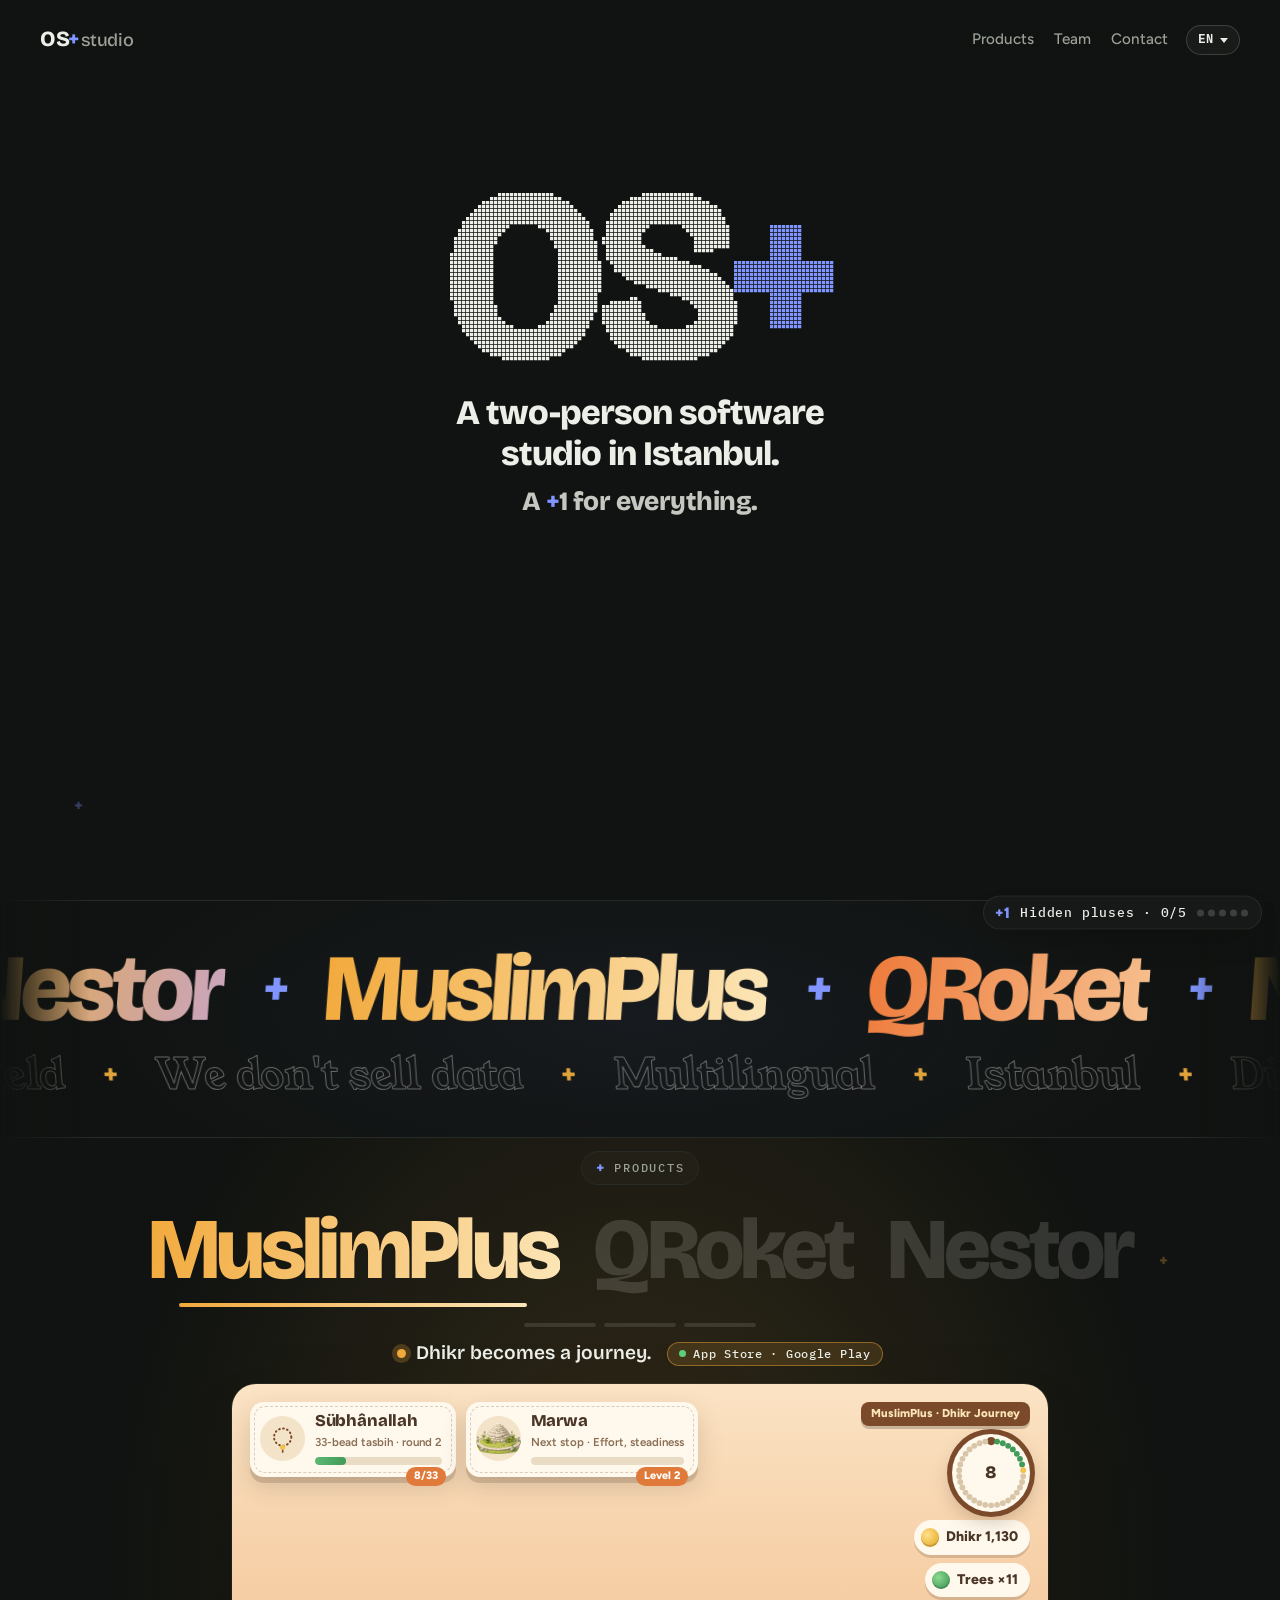
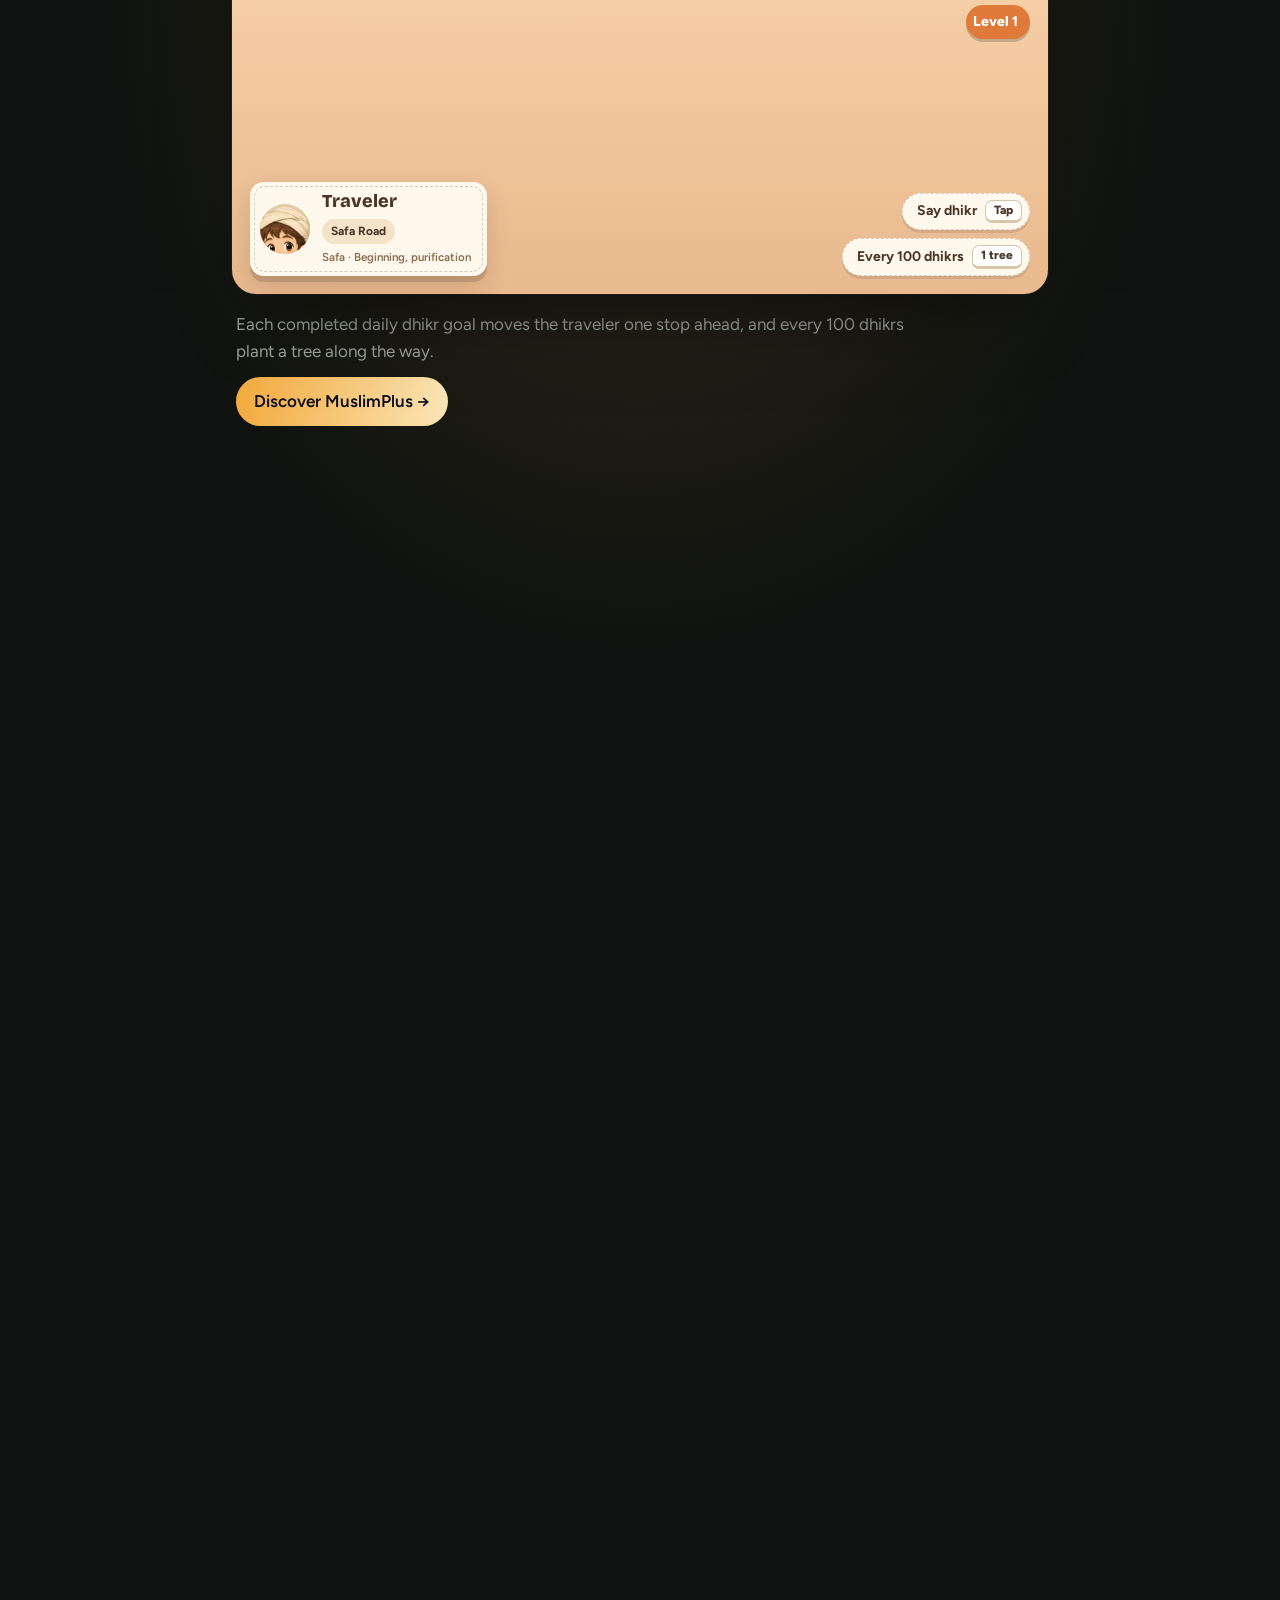
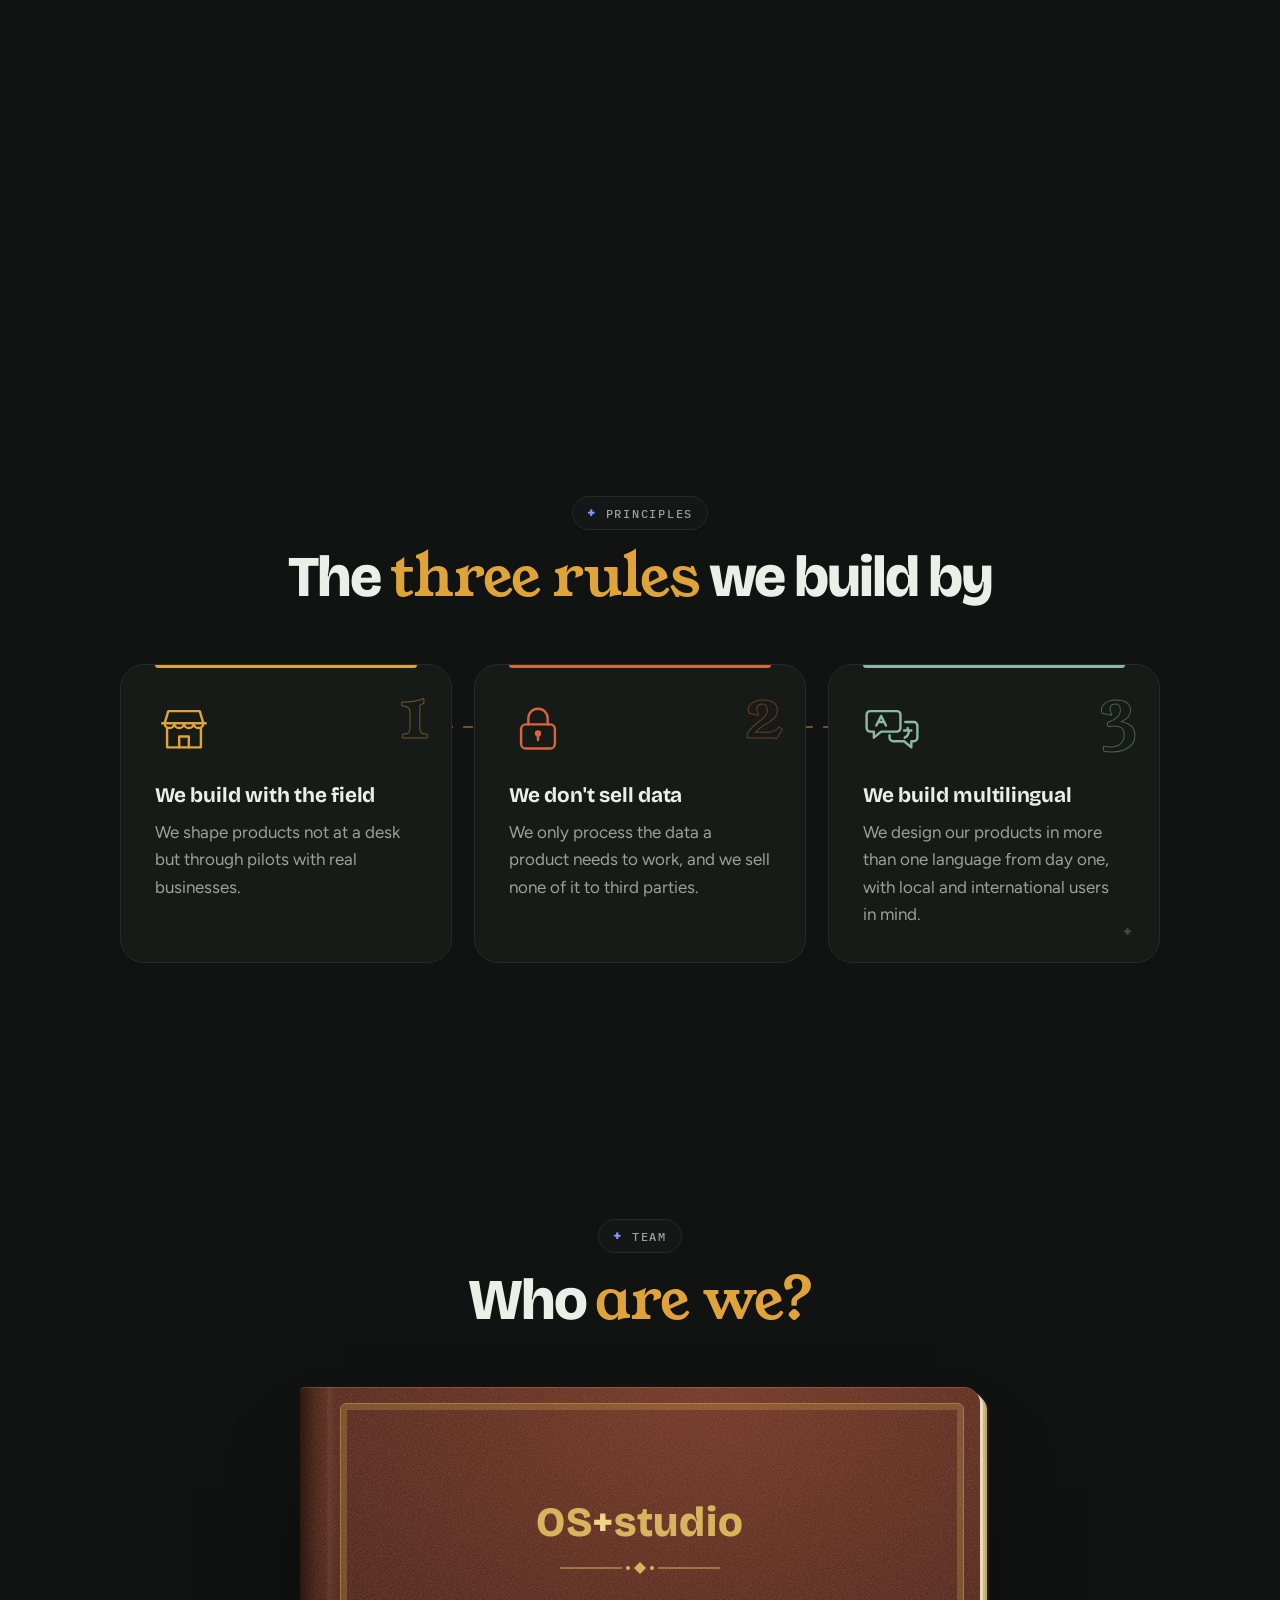
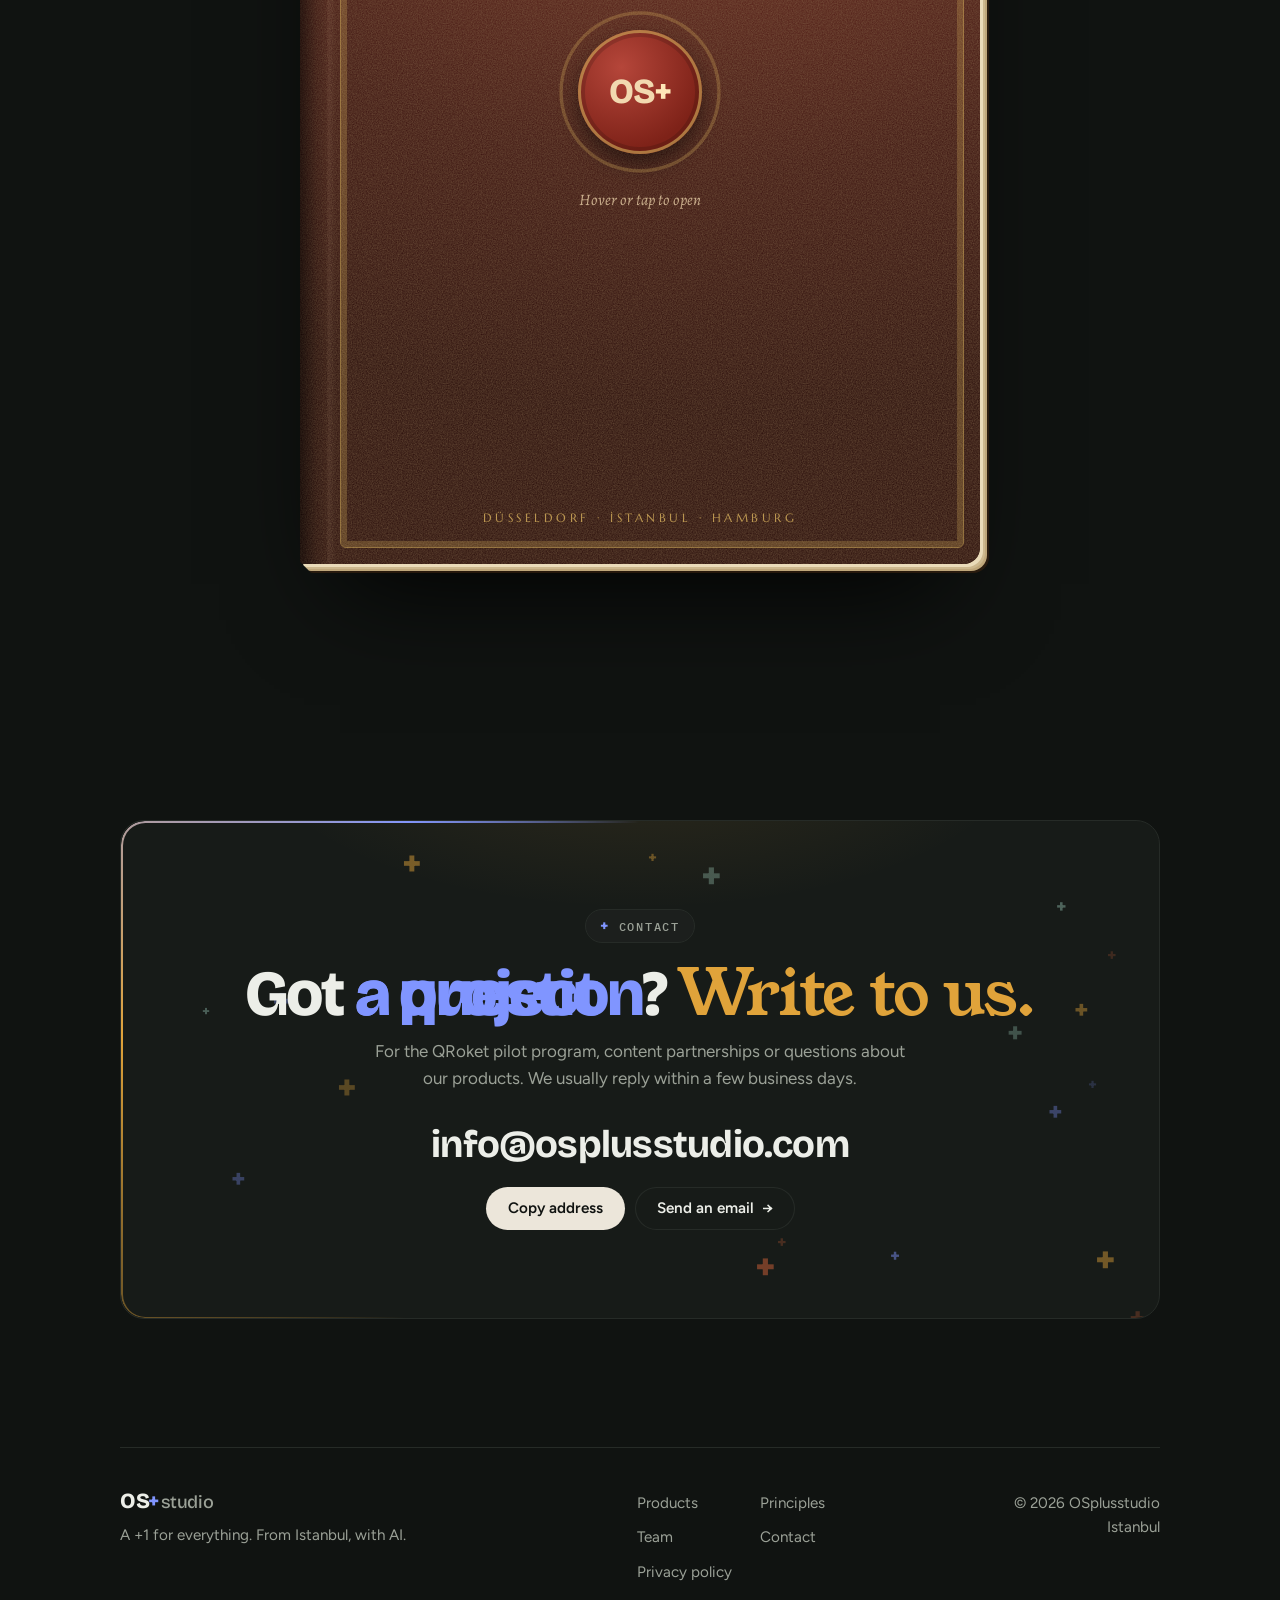
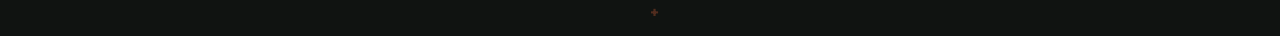
==== commit c9ca9cca: "OSplusstudio sitesi: yeni sürüm - Ana sayfa: hareketli oyun sahneleri, kitap, ilkeler ve iletişim - " ====
--- a/index.html
+++ b/index.html
@@ -2,168 +2,460 @@
 <html lang="tr">
 <head>
 <meta charset="utf-8">
+<script>try{if(!matchMedia("(prefers-reduced-motion: reduce)").matches)document.documentElement.classList.add("os-motion")}catch(e){}</script>
 <meta name="viewport" content="width=device-width, initial-scale=1, viewport-fit=cover">
 <title>OSplusstudio</title>
-<meta name="description" content="OSplusstudio, İstanbul'da iki kişilik bir yazılım stüdyosu. Restoran ve kafeler için yapay zekâlı QR platformu Qrocket'ı geliştiriyoruz.">
+<meta name="description" content="İstanbul'da iki kişilik bir yazılım stüdyosu. Her şeye bir +1: yapay zekâyla günlük işleri, hobileri ve hayatı bir adım öteye taşıyoruz.">
 <link rel="preconnect" href="https://fonts.googleapis.com">
 <link rel="preconnect" href="https://fonts.gstatic.com" crossorigin>
-<link rel="stylesheet" href="https://fonts.googleapis.com/css2?family=Bricolage+Grotesque:opsz,wght@12..96,500;12..96,700;12..96,800&family=Figtree:wght@400;500;600&family=IBM+Plex+Mono:wght@400;500&display=swap">
+<link rel="stylesheet" href="https://fonts.googleapis.com/css2?family=Alegreya:ital,wght@0,500;0,700;1,400&family=Bricolage+Grotesque:opsz,wght@12..96,500;12..96,700;12..96,800&family=Figtree:wght@400;500;600&family=IBM+Plex+Mono:wght@400;500&family=Literata:wght@600;700&family=Marcellus&family=Source+Sans+3:wght@400;600&family=Young+Serif&display=swap">
+<link rel="stylesheet" href="games/game.css?v=5">
 <style>
-/* Layout: giriş yalnız metin. Ürün yüzleri aşağıdaki kartlarda.
-   İlkeler numaralı sıra, ekip tek panel, iletişim kapanış bandı. */
+/* Sayfa en üstteki OS+ alanıyla aynı koyu temada */
 :root{
-  --bg:#F2F3EE; --surface:#E7E9E1; --fg:#14171A; --muted:#5A6058;
-  --line:#D3D6CC; --accent:#2340E0; --on-accent:#FFFFFF;
-  --q:#EE7A3A; --q-ink:#1E2433; --q-bg:#1E2433; --q-fg:#F6F2EA; --q-muted:#A9AEBB; --q-line:rgba(255,255,255,.13);
+  --bg:#101311; --surface:#171B18; --surface-2:#1D221E; --fg:#ECEEE8; --muted:#9BA197;
+  --line:#262B27; --accent:#8095FF; --on-accent:#0B0E1F;
+  --ochre:#E0A33A; --clay:#D9653B; --sage:#8DB8A9; --paper:#ECE6DA;
   --f-display:"Bricolage Grotesque", "Figtree", system-ui, sans-serif;
   --f-body:"Figtree", system-ui, -apple-system, "Segoe UI", sans-serif;
   --f-mono:"IBM Plex Mono", ui-monospace, "SFMono-Regular", Menlo, monospace;
-  color-scheme:light;
-}
-@media (prefers-color-scheme: dark){
-  :root:not([data-theme="light"]){
-    --bg:#101311; --surface:#1A1E1B; --fg:#ECEEE8; --muted:#9BA197;
-    --line:#2B302C; --accent:#8095FF; --on-accent:#0B0E1F;
-    --q-bg:#1C212D; --q-line:rgba(255,255,255,.1); color-scheme:dark;
-  }
-}
-:root[data-theme="dark"]{
-  --bg:#101311; --surface:#1A1E1B; --fg:#ECEEE8; --muted:#9BA197;
-  --line:#2B302C; --accent:#8095FF; --on-accent:#0B0E1F;
-  --q-bg:#1C212D; --q-line:rgba(255,255,255,.1); color-scheme:dark;
+  color-scheme:dark;
 }
 *{box-sizing:border-box}
-body{margin:0;background:var(--bg);color:var(--fg);font:400 1.0625rem/1.6 var(--f-body);-webkit-font-smoothing:antialiased}
+.os-hero{position:relative;height:100vh;height:100dvh;overflow:hidden;background:#101311;color:#ECEEE8;--fg:#ECEEE8;--muted:#9BA197;--accent:#8095FF;--line:transparent}
+.os-hero header.top{position:relative;z-index:5;padding-inline:clamp(16px,4vw,40px);background:linear-gradient(#101311,rgba(16,19,17,0));border-bottom-color:transparent}
+.os-hero canvas{position:fixed;left:0;top:0;z-index:2;width:100%;height:100vh;height:100dvh;display:block;pointer-events:none;-webkit-mask-image:linear-gradient(#000 62%,transparent 96%);mask-image:linear-gradient(#000 62%,transparent 96%)}
+html:not(.os-motion) .os-hero canvas{display:none}
+.os-hero.is-moving canvas{-webkit-mask-image:none;mask-image:none}
+.os-static{position:absolute;z-index:3;left:0;right:0;top:22%;margin:0;text-align:center;pointer-events:none;font:800 clamp(4.6rem,17vw,9.2rem)/.84 "Bricolage Grotesque",sans-serif;letter-spacing:-.045em;color:#ECEEE8}
+.os-static span{color:#8095FF}
+html.os-motion .os-hero.is-running .os-static{display:none}
+.os-copy{position:absolute;z-index:5;left:0;right:0;top:var(--copy-top,58%);padding:0 clamp(20px,5vw,40px) 28px;text-align:center}
+html.os-motion .os-hero:not(.is-formed) .os-copy{opacity:0;transform:translateY(10px)}
+html.os-motion .os-hero.is-formed .os-copy{opacity:1;transform:none;transition:opacity .85s ease,transform .85s ease}
+.os-copy h1{margin:0 auto 12px;max-width:18em;font:800 clamp(1.45rem,2.7vw,2.15rem)/1.18 "Bricolage Grotesque",sans-serif;letter-spacing:-.03em;text-wrap:balance;color:#ECEEE8}
+.os-copy p{margin:0 auto;max-width:40em;color:#C5C8C0;font-size:clamp(1rem,1.45vw,1.125rem);line-height:1.55}
+.os-copy .os-tagline{font:800 clamp(1.25rem,2.2vw,1.65rem)/1.2 "Bricolage Grotesque",sans-serif;letter-spacing:-.02em;color:#C5C8C0}
+.os-copy .os-tagline span{color:#8095FF}
+@media (max-width:760px){.os-copy{top:auto;bottom:28px}}
+body{margin:0;background:var(--bg);color:var(--fg);font:400 1.0625rem/1.6 var(--f-body);-webkit-font-smoothing:antialiased;overflow-x:hidden}
 a{color:inherit}
 :focus-visible{outline:2px solid var(--accent);outline-offset:3px;border-radius:4px}
-.wrap{max-width:1040px;margin:0 auto;padding-inline:clamp(16px,4vw,40px)}
-.mono{font-family:var(--f-mono);font-size:.78rem;letter-spacing:.06em;text-transform:uppercase;color:var(--muted)}
+.wrap{max-width:1120px;margin:0 auto;padding-inline:clamp(16px,4vw,40px)}
 .plus{color:var(--accent)}
 
-header.top{display:flex;justify-content:space-between;align-items:center;gap:16px;padding-block:24px;border-bottom:1px solid var(--line)}
+header.top{display:flex;justify-content:space-between;align-items:center;gap:16px;padding-block:24px}
 .mark{font:800 1.35rem/1 var(--f-display);letter-spacing:-.02em;text-decoration:none}
 .mark small{font-weight:500;color:var(--muted);margin-left:2px}
 nav.top-nav{display:flex;gap:20px;flex-wrap:wrap}
-nav.top-nav a{text-decoration:none;font-weight:500;font-size:.95rem;color:var(--muted);padding-block:6px}
+nav.top-nav a{text-decoration:none;font-weight:500;font-size:.95rem;color:var(--muted);transition:color .2s}
 nav.top-nav a:hover{color:var(--fg)}
 
-.hero{padding-block:clamp(56px,9vw,104px) clamp(40px,7vw,80px)}
-.equation{font:800 clamp(2rem,4.4vw,3.15rem)/.95 var(--f-display);letter-spacing:-.04em;margin:0 0 18px;display:flex;flex-wrap:wrap;align-items:baseline;gap:.12em .22em}
-.equation .op{font-weight:500;color:var(--muted)}
-.equation .res{color:var(--accent)}
-.hero h1{font:700 clamp(1.7rem,3.2vw,2.45rem)/1.15 var(--f-display);letter-spacing:-.025em;max-width:22ch;margin:0 0 16px;text-wrap:balance}
-.hero p{max-width:58ch;color:var(--muted);margin:0}
-
-section.block{padding-block:clamp(48px,7vw,80px);border-top:1px solid var(--line)}
-.block-head{display:grid;grid-template-columns:minmax(0,220px) minmax(0,1fr);gap:24px;margin-bottom:32px}
-.block-head h2{font:700 clamp(1.6rem,3vw,2rem)/1.15 var(--f-display);letter-spacing:-.02em;margin:0;text-wrap:balance}
-
-/* Qrocket: stüdyonun ana ürünü, kendi marka rengiyle */
-.product{display:grid;grid-template-columns:minmax(0,1.15fr) minmax(0,1fr);gap:clamp(24px,4vw,48px);background:var(--q-bg);color:var(--q-fg);border-radius:24px;padding:clamp(24px,4.5vw,52px);position:relative;overflow:hidden}
-.product::before{content:"";position:absolute;width:520px;height:520px;right:-160px;top:-200px;border-radius:50%;background:radial-gradient(circle,rgba(238,122,58,.28),transparent 65%);pointer-events:none}
-.product > *{position:relative;min-width:0}
-.product .mono{color:var(--q-muted)}
-.flag{display:inline-flex;align-items:center;gap:8px;font-family:var(--f-mono);font-size:.72rem;letter-spacing:.08em;text-transform:uppercase;color:#16120B;background:var(--q);border-radius:999px;padding:5px 12px;margin-bottom:18px}
-.qhead{display:flex;align-items:center;gap:14px;margin:6px 0 10px}
-.qhead svg{width:52px;height:52px;flex:none}
-.product h3{font:800 clamp(2.4rem,6vw,3.6rem)/1 var(--f-display);letter-spacing:-.035em;margin:0}
-.product .tagline{font:700 clamp(1.15rem,2.2vw,1.4rem)/1.3 var(--f-display);margin:0 0 14px;max-width:30ch;text-wrap:balance}
-.product .tagline em{font-style:normal;color:var(--q)}
-.product p{margin:0 0 20px;max-width:52ch;color:var(--q-muted)}
-.product p.tagline{color:var(--q-fg);margin-bottom:14px}
-.feat{list-style:none;padding:0;margin:0 0 24px;display:grid;gap:10px}
-.feat li{display:flex;gap:12px;align-items:flex-start}
-.feat li::before{content:"";flex:none;width:8px;height:8px;margin-top:.55em;border-radius:2px;background:var(--q)}
-.langs{display:flex;flex-wrap:wrap;gap:8px;list-style:none;padding:0;margin:0}
-.langs li{font-family:var(--f-mono);font-size:.82rem;padding:5px 11px;border:1px solid var(--q-line);border-radius:999px}
-.langs li[lang="ar"],.langs li[lang="ru"]{font-family:var(--f-body);font-size:.9rem}
-.chat{display:grid;gap:8px;margin:0 0 18px;padding:14px;border-radius:18px;background:rgba(255,255,255,.04);border:1px solid var(--q-line)}
-.chat .mono{margin:0 0 2px}
-.bubble{max-width:92%;margin:0;padding:9px 12px;border-radius:14px;font-size:.92rem;line-height:1.45}
-.bubble.guest{justify-self:end;background:var(--q-fg);color:var(--q-ink);border-bottom-right-radius:4px}
-.bubble.ai{justify-self:start;background:rgba(238,122,58,.16);color:var(--q-fg);border-bottom-left-radius:4px}
-.facts{display:grid;gap:0;margin:0;align-content:start}
-.facts div{display:grid;grid-template-columns:minmax(0,8.5rem) minmax(0,1fr);gap:16px;padding-block:14px;border-bottom:1px solid var(--q-line)}
-.facts div:first-child{border-top:1px solid var(--q-line)}
-.facts dt{margin:0}
-.facts dd{margin:0;font-weight:500}
-.status{display:inline-flex;align-items:center;gap:8px}
-.status::before{content:"";width:8px;height:8px;border-radius:50%;background:#7FD39B;box-shadow:0 0 0 4px rgba(127,211,155,.18)}
-.qcta{display:inline-flex;align-items:center;gap:8px;margin-top:24px;font:600 .95rem/1 var(--f-body);padding:13px 20px;border-radius:999px;background:var(--q);color:#16120B;text-decoration:none}
-.qcta:hover{filter:brightness(1.08)}
-.qcta.ghost{background:transparent;color:var(--q-fg);box-shadow:inset 0 0 0 1px var(--q-line)}
-.qctas{display:flex;flex-wrap:wrap;gap:10px;margin-top:24px}
-.qctas .qcta{margin-top:0}
-
-.others{display:grid;grid-template-columns:repeat(2,minmax(0,1fr));gap:clamp(16px,2.5vw,24px);margin-top:clamp(16px,2.5vw,24px);align-items:start}
-.card{display:flex;flex-direction:column;gap:14px;border-radius:24px;padding:clamp(24px,3.5vw,40px);text-decoration:none;min-width:0;position:relative;overflow:hidden;transition:transform .2s ease}
-.card:hover{transform:translateY(-3px)}
-.card .top{display:flex;align-items:center;gap:12px}
-.card .top .ic{width:48px;height:48px;flex:none;border-radius:12px;display:block}
-.card h3{font:800 clamp(1.8rem,3.6vw,2.4rem)/1 var(--f-display);letter-spacing:-.03em;margin:0}
-.card .kind{font-family:var(--f-mono);font-size:.72rem;letter-spacing:.08em;text-transform:uppercase;opacity:.75}
-.card p{margin:0;max-width:44ch}
-.card .go{font-weight:600}
-.card.mp{background:#5A1424;color:#FCE6B8}
-.card.mp p{color:rgba(252,230,184,.8)}
-.card.mp .go{color:#F2A93B}
-.card.ns{background:#2A1424;color:#F4E8E4}
-.card.ns p{color:#BFA6B6}
-.card.ns .go{color:#E5A93A}
-.lesson{display:grid;gap:8px;background:#FDF7EC;color:#2A1A14;border-radius:16px;padding:16px 16px 14px}
-.lesson .k{font-family:var(--f-mono);font-size:.68rem;letter-spacing:.08em;text-transform:uppercase;color:#7A2034}
-.lesson strong{font:700 1.2rem/1.2 var(--f-display);letter-spacing:-.02em}
-.lesson .row{display:flex;justify-content:space-between;gap:12px;font-size:.82rem;color:#6B5A50}
-.lesson .bar{height:6px;border-radius:4px;background:#EBDBC0;overflow:hidden}
-.lesson .bar i{display:block;height:100%;width:62%;background:#E8960F}
-.shot{border-radius:16px;overflow:hidden;height:220px;background:#1A0C16;border:1px solid rgba(255,255,255,.08)}
-.shot img{width:100%;height:100%;object-fit:cover;object-position:center 16%;display:block}
-
-.principles{display:grid;grid-template-columns:repeat(3,minmax(0,1fr));gap:clamp(20px,3vw,36px);list-style:none;padding:0;margin:0}
-.principles li{min-width:0;border-top:1px solid var(--line);padding-top:18px;display:grid;gap:8px;align-content:start}
-.principles .num{font-family:var(--f-mono);font-size:.75rem;letter-spacing:.12em;color:var(--accent)}
-.principles h3{font:700 1.2rem/1.3 var(--f-display);margin:0}
+/* Bölümler: ortalanmış başlık, küçük "+" etiketi */
+section.sec{position:relative;padding-block:clamp(72px,10vw,128px)}
+.sec-head{text-align:center;max-width:46rem;margin:0 auto clamp(36px,5vw,56px)}
+.eyebrow{display:inline-flex;align-items:center;gap:8px;font:500 .78rem/1 var(--f-mono);letter-spacing:.14em;text-transform:uppercase;color:var(--muted);padding:8px 14px;border:1px solid var(--line);border-radius:99px;background:rgba(255,255,255,.02)}
+.eyebrow b{color:var(--accent);font:800 1rem/1 var(--f-display)}
+.sec-head h2{margin:18px 0 0;font:800 clamp(2.1rem,5vw,3.6rem)/1.04 var(--f-display);letter-spacing:-.035em;text-wrap:balance}
+.sec-head h2 em{font:400 1em/1 "Young Serif",Georgia,serif;font-style:normal;letter-spacing:-.02em;color:var(--ochre)}
+.sec-head p{margin:16px auto 0;max-width:36rem;color:var(--muted);font-size:clamp(1rem,1.4vw,1.15rem);text-wrap:balance}
+
+/* Ürünler: büyük tipografik uygulama seçici + oyun sahnesi */
+#urunler{--c1:#F2A93B;--c2:#FCE6B8;--glow:rgba(242,169,59,.16)}
+#urunler::before{content:"";position:absolute;inset:0;pointer-events:none;background:radial-gradient(60% 40% at 50% 18%,var(--glow),transparent 70%);transition:background .6s ease}
+.app-picker{position:relative;display:flex;justify-content:center;flex-wrap:wrap;gap:clamp(4px,2.4vw,40px);margin:0 auto clamp(10px,1.5vw,16px)}
+.app-word{position:relative;padding:4px 2px 14px;border:0;background:none;cursor:pointer;font:800 clamp(1.6rem,7vw,5.4rem)/1 var(--f-display);letter-spacing:-.045em;color:rgba(236,238,232,.16);transition:color .35s ease,transform .35s ease}
+.app-word:hover{color:rgba(236,238,232,.42)}
+.app-word::after{content:"";position:absolute;left:8%;right:8%;bottom:0;height:4px;border-radius:4px;background:linear-gradient(90deg,var(--w1),var(--w2));transform:scaleX(0);transition:transform .45s cubic-bezier(.2,.9,.3,1.2)}
+.app-word[aria-selected="true"]{background:linear-gradient(100deg,var(--w1),var(--w2));-webkit-background-clip:text;background-clip:text;color:transparent}
+.app-word[aria-selected="true"]::after{transform:scaleX(1)}
+.app-line{display:flex;justify-content:center;align-items:center;gap:10px;margin:0 0 clamp(22px,3vw,34px);font:600 clamp(1rem,1.6vw,1.2rem)/1.3 var(--f-display);color:var(--fg);text-align:center}
+.app-line i{width:9px;height:9px;flex:none;border-radius:50%;background:var(--c1);box-shadow:0 0 0 5px color-mix(in srgb,var(--c1) 22%,transparent)}
+.apps{margin-inline:calc(50% - min(640px, 50vw - 16px))}
+.app-panel .game{box-shadow:0 40px 80px -40px rgba(0,0,0,.7),0 0 0 1px rgba(255,255,255,.06)}
+.app-panel[data-entering] .game{animation:panel-in .55s cubic-bezier(.2,.8,.3,1)}
+@keyframes panel-in{from{opacity:0;transform:translateY(14px) scale(.985)}to{opacity:1;transform:none}}
+.app-note{display:flex;flex-wrap:wrap;justify-content:space-between;align-items:center;gap:12px 24px;margin:20px 4px 0;color:var(--muted)}
+.app-note span{max-width:62ch}
+.app-note a{display:inline-flex;align-items:center;gap:8px;padding:11px 18px;border-radius:99px;text-decoration:none;font-weight:600;color:var(--on-accent);background:linear-gradient(100deg,var(--c1),var(--c2));white-space:nowrap;transition:transform .2s ease,filter .2s}
+.app-note a:hover{transform:translateY(-2px);filter:brightness(1.06)}
+
+/* İmleci izleyen ışık: kartlar */
+.glass{--c:var(--ochre);position:relative;border-radius:24px;background:var(--surface);border:1px solid var(--line);overflow:hidden;transition:transform .3s ease,border-color .3s ease}
+.glass::before{content:"";position:absolute;inset:0;pointer-events:none;opacity:0;transition:opacity .3s;background:radial-gradient(320px circle at var(--mx,50%) var(--my,50%),rgba(255,244,225,.06),transparent 60%)}
+.glass:hover{transform:translateY(-4px);border-color:color-mix(in srgb,var(--c) 45%,transparent)}
+.glass:hover::before{opacity:1}
+.glass > *{position:relative}
+
+/* İlkeler */
+.principles{display:grid;grid-template-columns:repeat(3,minmax(0,1fr));gap:clamp(14px,2vw,22px);list-style:none;padding:0;margin:0}
+.principles li{padding:clamp(24px,3vw,34px);min-width:0}
+.principles .num{position:absolute;top:14px;right:22px;font:400 3.4rem/1 "Young Serif",Georgia,serif;color:transparent;-webkit-text-stroke:1px color-mix(in srgb,var(--c) 45%,transparent)}
+.principles .sym{display:block;width:58px;height:58px;margin-bottom:26px;color:var(--c)}
+.principles .sym svg{width:100%;height:100%;display:block}
+.principles li::after{content:"";position:absolute;left:clamp(24px,3vw,34px);right:clamp(24px,3vw,34px);top:0;height:3px;border-radius:0 0 3px 3px;background:var(--c)}
+.principles h3{font:700 1.3rem/1.25 var(--f-display);letter-spacing:-.01em;margin:0 0 10px}
 .principles p{margin:0;color:var(--muted)}
 
-.team{display:grid;grid-template-columns:repeat(2,minmax(0,1fr));background:var(--surface);border:1px solid var(--line);border-radius:24px;overflow:hidden}
-.person{display:flex;gap:20px;align-items:flex-start;min-width:0;padding:clamp(22px,3vw,36px)}
-.person + .person{border-left:1px solid var(--line)}
-.initial{flex:none;width:72px;height:72px;border-radius:18px;background:var(--fg);color:var(--bg);display:grid;place-items:center;font:800 1.6rem/1 var(--f-display)}
-.person h3{font:700 1.35rem/1.2 var(--f-display);margin:2px 0 4px}
-.person p{margin:6px 0 0;color:var(--muted)}
-
-#iletisim{border-top:0;padding-top:0}
-.band{background:var(--fg);color:var(--bg);border-radius:28px;padding:clamp(28px,5vw,52px)}
-.band .block-head{margin-bottom:22px}
-.band .block-head h2{color:inherit}
-.band .mono,.band .contact-note{color:color-mix(in srgb, var(--bg) 68%, transparent)}
-.contact{display:flex;flex-wrap:wrap;align-items:center;gap:12px 16px}
-.email{font:700 clamp(1.4rem,4.4vw,2.4rem)/1.1 var(--f-display);letter-spacing:-.02em;user-select:all;word-break:break-all}
-.btn{font:600 .95rem/1 var(--f-body);padding:12px 18px;border-radius:999px;border:0;background:var(--accent);color:var(--on-accent);cursor:pointer}
-.btn:hover{filter:brightness(1.08)}
-.contact-note{margin:16px 0 0;max-width:58ch}
-
-footer{border-top:1px solid var(--line);padding-block:28px 40px;display:flex;flex-wrap:wrap;justify-content:space-between;gap:12px 24px;color:var(--muted);font-size:.92rem}
-footer nav{display:flex;gap:20px;flex-wrap:wrap}
-
-@media (prefers-reduced-motion:reduce){
-  .card{transition:none}
+/* Ekip: açık duran eski bir kitap; iki sayfa, iki yolcu */
+/* Ciltli kitap: deri kapak, altın yaldız çizgi, alt kenarda yaprak katmanları, sırttan sarkan kurdele */
+.book{--paper-1:#F1E6CC;--paper-2:#E6D5B0;--ink:#3A2A1C;--ink-soft:#6B5640;--rubric:#8E2F1F;--gilt:#A8792B;--gilt-hi:#D9B35E;
+  --grain:url("data:image/svg+xml,%3Csvg xmlns='http://www.w3.org/2000/svg' width='180' height='180'%3E%3Cfilter id='n'%3E%3CfeTurbulence type='fractalNoise' baseFrequency='.8' numOctaves='3' stitchTiles='stitch'/%3E%3CfeColorMatrix values='0 0 0 0 .3 0 0 0 0 .2 0 0 0 0 .1 0 0 0 .5 0'/%3E%3C/filter%3E%3Crect width='100%25' height='100%25' filter='url(%23n)'/%3E%3C/svg%3E");
+  position:relative;max-width:1080px;margin:0 auto;padding:clamp(10px,1.6vw,18px) clamp(10px,1.6vw,18px) clamp(22px,2.6vw,30px);border-radius:16px;color:var(--ink);perspective:1800px;
+  background:var(--grain),radial-gradient(120% 90% at 50% 0%,#6E2A20,#3E1511 62%,#2A0E0B);
+  box-shadow:0 60px 100px -40px rgba(0,0,0,.9),0 0 0 1px rgba(0,0,0,.5),inset 0 1px 0 rgba(255,210,170,.18),inset 0 -2px 6px rgba(0,0,0,.5)}
+.book::before{content:"";position:absolute;inset:5px;border:1px solid rgba(217,179,94,.45);border-radius:12px;pointer-events:none;box-shadow:inset 0 0 0 3px rgba(0,0,0,.18),inset 0 0 0 4px rgba(217,179,94,.18)}
+.book-block{position:relative;border-radius:4px;
+  box-shadow:0 1px 0 #E9DAB8,0 2px 0 rgba(90,60,30,.25),0 3px 0 #DDCBA3,0 4px 0 rgba(90,60,30,.25),0 5px 0 #D3BF95,0 6px 0 rgba(90,60,30,.3),0 7px 0 #C9B387,0 10px 16px rgba(0,0,0,.45)}
+.book-block::before{content:"";position:absolute;inset:0;z-index:3;pointer-events:none;border-radius:inherit;background:var(--grain);opacity:.22;mix-blend-mode:multiply}
+/* cilt sırtı: haritadan kapanış notuna kadar ortadan inen gölge */
+.book-block::after{content:"";position:absolute;top:0;bottom:0;left:50%;width:90px;transform:translateX(-50%);z-index:2;pointer-events:none;
+  background:linear-gradient(90deg,transparent,rgba(58,42,28,.08) 30%,rgba(58,42,28,.3) 47%,rgba(255,250,235,.25) 50%,rgba(58,42,28,.3) 53%,rgba(58,42,28,.08) 70%,transparent)}
+.ribbon{position:absolute;z-index:4;top:0;right:calc(clamp(10px,1.6vw,18px) + 22px);width:16px;height:calc(100% + 26px);pointer-events:none;
+  background:linear-gradient(90deg,#6F1A12,#A8352A 45%,#7E2218);clip-path:polygon(0 0,100% 0,100% 100%,50% calc(100% - 10px),0 100%);
+  box-shadow:2px 0 4px rgba(0,0,0,.25);filter:drop-shadow(2px 3px 3px rgba(0,0,0,.35))}
+.book-map{position:relative;border-radius:4px 4px 0 0;padding:20px 28px 4px;background:
+  radial-gradient(120% 140% at 50% 0%,#F6EDD7,var(--paper-1))}
+.book-map svg{display:block;width:100%;height:auto}
+.book-map .ink{fill:none;stroke:var(--ink-soft);stroke-width:1.6;stroke-linecap:round;stroke-linejoin:round}
+.book-map .route{fill:none;stroke:var(--rubric);stroke-width:2.4;stroke-dasharray:7 7;stroke-linecap:round}
+.book-map .draw{stroke-dashoffset:1;transition:stroke-dashoffset 2.6s cubic-bezier(.4,0,.2,1) .5s}
+.book.in .book-map .draw,html:not(.os-motion) .book-map .draw{stroke-dashoffset:0}
+.book-map text{font-family:"Marcellus",Georgia,serif;fill:var(--ink-soft);font-size:15px;letter-spacing:.12em}
+.book-map .city{fill:var(--rubric);font-size:17px}
+.pages{display:grid;grid-template-columns:repeat(2,minmax(0,1fr));position:relative}
+.page{position:relative;padding:clamp(30px,4vw,54px) clamp(28px,4.6vw,64px) clamp(52px,5vw,68px);
+  background:linear-gradient(90deg,rgba(150,110,60,.10),transparent 18%,transparent 78%,rgba(90,60,30,.16)),radial-gradient(90% 70% at 30% 20%,rgba(255,250,235,.6),transparent 70%),linear-gradient(var(--paper-1),var(--paper-2));
+  transform-origin:right center;transition:transform 1.1s cubic-bezier(.2,.8,.2,1),opacity .9s ease}
+.page + .page{transform-origin:left center;
+  background:linear-gradient(90deg,rgba(90,60,30,.16),transparent 22%,transparent 82%,rgba(150,110,60,.10)),radial-gradient(90% 70% at 70% 20%,rgba(255,250,235,.6),transparent 70%),linear-gradient(var(--paper-1),var(--paper-2))}
+/* her sayfada ince yaldız çerçeve ve altta sayfa numarası */
+.page::before{content:"";position:absolute;inset:14px 16px;border:1px solid rgba(168,121,43,.38);pointer-events:none;box-shadow:inset 0 0 0 3px transparent,inset 0 0 0 4px rgba(168,121,43,.16)}
+.page::after{position:absolute;left:0;right:0;bottom:24px;text-align:center;font:400 .8rem/1 "Marcellus",Georgia,serif;letter-spacing:.3em;color:var(--ink-soft);content:"— I —"}
+.page + .page::after{content:"— II —"}
+html.os-motion .book:not(.in) .page{transform:rotateY(18deg);opacity:.2}
+html.os-motion .book:not(.in) .page + .page{transform:rotateY(-18deg)}
+/* Kapalı kitap: önce yalnızca ön kapak görünür; beklenince ya da tıklanınca kapak sırttan açılır */
+.cover{display:none}
+html.os-motion .book.closed{background:none;box-shadow:none;padding:0}
+html.os-motion .book.closed::before,html.os-motion .book.closed .ribbon,html.os-motion .book.closed .book-block{display:none}
+html.os-motion .book.closed .cover{display:block}
+.cover{position:relative;z-index:10;width:min(680px,100%);aspect-ratio:7/8;margin:0 auto;cursor:pointer;transform-origin:left center;transform-style:preserve-3d;
+  transition:transform 1s cubic-bezier(.55,.05,.25,1),opacity .45s ease .5s;-webkit-tap-highlight-color:transparent}
+.cover:focus-visible{outline:none}
+.cover:focus-visible .cover-front{outline:2px solid var(--gilt-hi);outline-offset:-10px}
+.book.opening .cover{transform:rotateY(-115deg);opacity:0}
+/* kapak açıldıktan sonra iki sayfa yerine oturur, rota çizilir */
+.book.just-opened{animation:book-in .8s cubic-bezier(.2,.8,.2,1)}
+.book.just-opened .page{animation:page-in 1.1s cubic-bezier(.2,.8,.2,1)}
+.book.just-opened .page + .page{animation-name:page-in-r}
+.book.just-opened .book-map .draw{animation:draw 2.6s cubic-bezier(.4,0,.2,1) .4s both}
+@keyframes book-in{from{opacity:0;transform:scale(.96)}to{opacity:1;transform:none}}
+@keyframes page-in{from{opacity:.2;transform:rotateY(18deg)}to{opacity:1;transform:none}}
+@keyframes page-in-r{from{opacity:.2;transform:rotateY(-18deg)}to{opacity:1;transform:none}}
+@keyframes draw{from{stroke-dashoffset:1}to{stroke-dashoffset:0}}
+.cover-front,.cover-back{position:absolute;inset:0;border-radius:4px 16px 16px 4px;backface-visibility:hidden;-webkit-backface-visibility:hidden}
+.cover-front{display:flex;flex-direction:column;align-items:center;gap:14px;padding:clamp(56px,9vw,120px) 32px 40px;text-align:center;
+  background:linear-gradient(90deg,rgba(0,0,0,.5),rgba(0,0,0,.12) 16px,transparent 26px,rgba(255,220,180,.07) 29px,transparent 36px),var(--grain),radial-gradient(130% 80% at 60% 0%,#732C21,#3E1511 62%,#2A0E0B);
+  box-shadow:3px 3px 0 #EADBB9,5px 5px 0 #CDB88E,7px 7px 0 #BFA77B,9px 9px 0 rgba(60,35,15,.6),0 60px 100px -40px rgba(0,0,0,.95),inset 0 1px 0 rgba(255,210,170,.18)}
+.cover-front::before{content:"";position:absolute;inset:16px 16px 16px 40px;border:1px solid rgba(217,179,94,.55);border-radius:6px;pointer-events:none;box-shadow:inset 0 0 0 5px transparent,inset 0 0 0 6px rgba(217,179,94,.25)}
+.cover-kicker{font:800 clamp(1.8rem,3.4vw,2.6rem)/1 var(--f-display);letter-spacing:.02em;color:var(--gilt-hi)}
+.cover-kicker span{color:#F3D58A}
+.cover .flourish{margin:2px auto 18px;color:var(--gilt-hi)}
+.cover-medal{position:relative;display:grid;place-items:center;width:168px;height:168px}
+.cover .ring circle{stroke:rgba(217,179,94,.28)}
+.cover .ring .prog{stroke:#F3D58A}
+.cover.charging .ring .prog{stroke-dashoffset:0;transition:stroke-dashoffset 1s linear}
+.medal{display:flex;align-items:center;justify-content:center;width:124px;height:124px;border-radius:50%;font:800 2.2rem/1 var(--f-display);letter-spacing:-.03em;color:#F2D9B0;
+  background:radial-gradient(circle at 35% 30%,#B5463A,#7E2218 70%);box-shadow:0 10px 20px rgba(0,0,0,.45),inset 0 0 0 3px rgba(217,179,94,.6),inset 0 0 0 7px rgba(0,0,0,.15);transition:transform .25s ease}
+.medal span{color:#FFE7B8}
+.cover:hover .medal{transform:scale(1.04) rotate(-3deg)}
+.cover-front small{max-width:15rem;font:italic 400 1rem/1.35 "Alegreya",Georgia,serif;color:rgba(242,217,176,.75)}
+.cover-cities{margin-top:auto;font:400 .78rem/1 "Marcellus",Georgia,serif;letter-spacing:.28em;text-transform:uppercase;color:rgba(217,179,94,.8)}
+/* kapağın iç yüzü: yaldız çerçeveli forza kâğıdı */
+.cover-back{transform:rotateY(180deg);border-radius:16px 4px 4px 16px;background:var(--grain),linear-gradient(90deg,#E2CFA6,#EFE2C4 70%,#D7C195);box-shadow:inset 0 0 0 12px #4A1A14,inset 0 0 0 13px rgba(217,179,94,.6)}
+.page h3{position:absolute;width:1px;height:1px;overflow:hidden;clip:rect(0 0 0 0);white-space:nowrap}
+/* Başlık yerine pasaport mührü: her kurucunun şehrinden İstanbul'a uzanan yolu. */
+.stamp{display:block;width:138px;height:138px;margin:0 auto;color:var(--rubric);transform:rotate(-7deg);opacity:.92}
+.page + .page .stamp{transform:rotate(6deg)}
+.stamp .st-ring{fill:none;stroke:currentColor}
+.stamp .ink{fill:none;stroke:var(--ink-soft);stroke-width:1.5;stroke-linecap:round;stroke-linejoin:round}
+.stamp text{font-family:"Marcellus",Georgia,serif;font-size:10.5px;letter-spacing:.2em;fill:currentColor}
+.stamp .no{font-size:9px;letter-spacing:.3em;fill:var(--ink-soft)}
+.flourish{display:block;width:160px;height:16px;margin:14px auto 22px;color:var(--gilt)}
+.page p{margin:0 0 14px;font:400 clamp(1.05rem,1.35vw,1.16rem)/1.68 "Alegreya",Georgia,serif;color:var(--ink);text-wrap:pretty}
+.satchel{margin:22px 0 0;padding-top:16px;border-top:1px solid rgba(58,42,28,.2)}
+.satchel b{display:block;margin-bottom:10px;font:400 .78rem/1 "Marcellus",Georgia,serif;letter-spacing:.24em;text-transform:uppercase;color:var(--rubric)}
+.satchel ul{display:flex;flex-wrap:wrap;gap:8px 18px;list-style:none;padding:0;margin:0;font:italic 400 1.02rem/1.3 "Alegreya",Georgia,serif;color:var(--ink-soft)}
+.satchel li::before{content:"✦";margin-right:7px;font-style:normal;font-size:.75em;color:var(--gilt)}
+.book-end{position:relative;margin:0;padding:52px clamp(28px,6vw,80px) 34px;text-align:center;border-radius:0 0 4px 4px;
+  background:linear-gradient(var(--paper-2),#DCC79F);border-top:1px solid rgba(58,42,28,.2);font:italic 400 clamp(1.08rem,1.6vw,1.3rem)/1.55 "Alegreya",Georgia,serif;color:var(--ink)}
+.book-end strong{font:400 1em "Marcellus",Georgia,serif;font-style:normal;color:var(--rubric)}
+.seal{z-index:5;position:absolute;left:50%;top:-34px;transform:translateX(-50%) rotate(-8deg);width:68px;height:68px;border-radius:50%;display:flex;align-items:center;justify-content:center;white-space:nowrap;
+  background:radial-gradient(circle at 35% 30%,#B5463A,#7E2218 70%);box-shadow:0 6px 14px rgba(60,20,10,.45),inset 0 0 0 4px rgba(255,255,255,.08),inset 0 -4px 8px rgba(0,0,0,.25);
+  font:800 1.25rem/1 var(--f-display);color:#F2D9B0;letter-spacing:-.03em}
+.seal span{color:#FFE7B8}
+@media (max-width:760px){
+  .pages{grid-template-columns:minmax(0,1fr)}
+  .book-block::after{display:none}
+  .ribbon{right:20px;width:13px}
+  .cover{aspect-ratio:3/4}
+  .page,.page + .page{background:radial-gradient(90% 70% at 30% 20%,rgba(255,250,235,.6),transparent 70%),linear-gradient(var(--paper-1),var(--paper-2))}
+  .page + .page{border-top:1px solid rgba(58,42,28,.2)}
+  html.os-motion .book:not(.in) .page,html.os-motion .book:not(.in) .page + .page{transform:translateY(16px)}
+  .page p{text-align:left}
+  .book-map{padding:12px 10px 4px}
+}
+
+/* Hikâye: bulanık metnin önünde büyük bir harf; beklenince ya da tıklanınca harf harf yazılır */
+.story{position:relative;cursor:pointer;border-radius:8px;outline-offset:6px;-webkit-tap-highlight-color:transparent}
+.story.open{cursor:auto}
+.story-text{transition:filter .7s ease,opacity .7s ease}
+.story:not(.open) .story-text{filter:blur(6px);opacity:.38;user-select:none;pointer-events:none}
+.story-cover{position:absolute;inset:0;display:flex;flex-direction:column;align-items:center;justify-content:flex-start;padding-top:clamp(20px,4vw,48px);gap:16px;text-align:center}
+.story-cover small{max-width:16rem;font:italic 400 1rem/1.35 "Alegreya",Georgia,serif;color:var(--ink-soft);transition:opacity .35s}
+.cap-wrap{position:relative;display:grid;place-items:center;width:178px;height:178px}
+.ring{position:absolute;inset:0;width:100%;height:100%;transform:rotate(-90deg);transition:opacity .35s}
+.ring circle{fill:none;stroke:rgba(58,42,28,.16);stroke-width:2}
+.ring .prog{stroke:var(--rubric);stroke-width:3;stroke-linecap:round;stroke-dasharray:1;stroke-dashoffset:1;transition:stroke-dashoffset .25s ease}
+.story.charging .ring .prog{stroke-dashoffset:0;transition:stroke-dashoffset 1s linear}
+.bigcap{display:grid;place-items:center;width:130px;height:130px;font:400 112px/1 "Marcellus",Georgia,serif;color:#F5E9CF;background:var(--rubric);border:3px solid var(--gilt);border-radius:6px;
+  box-shadow:0 18px 30px -12px rgba(60,20,10,.55),inset 0 0 0 6px rgba(255,235,200,.08);transform-origin:center;transition:transform .2s ease}
+.story:not(.open):hover .bigcap{transform:scale(1.04) rotate(-2deg)}
+.story.open .story-cover small,.story.open .ring{opacity:0}
+.story.landed .story-cover{visibility:hidden}
+.dropcap{float:left;margin:6px 10px 0 0;padding:4px 10px 2px;font:400 3.6em/.9 "Marcellus",Georgia,serif;color:#F5E9CF;background:var(--rubric);border:2px solid var(--gilt);border-radius:3px}
+.story:not(.landed) .dropcap{visibility:hidden}
+.story.typing .ch{opacity:0;animation:ink .55s ease forwards;animation-delay:var(--t)}
+@keyframes ink{0%{opacity:0;color:var(--rubric)}50%{opacity:1;color:var(--rubric)}100%{opacity:1;color:inherit}}
+.story.typing .satchel{opacity:0;animation:satchel .7s ease forwards;animation-delay:var(--end)}
+@keyframes satchel{from{opacity:0;transform:translateY(8px)}to{opacity:1;transform:none}}
+.sr-only{position:absolute;width:1px;height:1px;margin:-1px;overflow:hidden;clip:rect(0 0 0 0);white-space:nowrap}
+
+/* İletişim */
+.cta{text-align:center;padding:clamp(44px,7vw,88px) clamp(20px,5vw,64px)}
+.cta::after{content:"";position:absolute;inset:-40% -10% auto;height:120%;pointer-events:none;background:radial-gradient(45% 40% at 50% 20%,rgba(224,163,58,.12),transparent 70%)}
+.cta > *{z-index:1}
+.cta h2{margin:18px 0 12px;font:800 clamp(2.1rem,5.5vw,4rem)/1.02 var(--f-display);letter-spacing:-.04em;text-wrap:balance}
+.cta h2 em{font:400 1em/1 "Young Serif",Georgia,serif;font-style:normal;letter-spacing:-.02em;color:var(--ochre)}
+.cta > p{margin:0 auto;max-width:34rem;color:var(--muted)}
+.email{display:inline-block;margin:30px 0 22px;font:700 clamp(1.3rem,4vw,2.4rem)/1.1 var(--f-display);letter-spacing:-.02em;text-decoration:none;word-break:break-all;color:var(--fg);background:linear-gradient(var(--ochre),var(--ochre)) 0 100%/0 2px no-repeat;transition:background-size .35s ease}
+.email:hover{background-size:100% 2px}
+.cta-row{display:flex;justify-content:center;flex-wrap:wrap;gap:10px}
+.btn{display:inline-flex;align-items:center;gap:8px;font:600 .95rem/1 var(--f-body);padding:14px 22px;border-radius:999px;border:0;background:var(--paper);color:#101311;cursor:pointer;text-decoration:none;transition:transform .2s ease,filter .2s}
+.btn:hover{transform:translateY(-2px);filter:brightness(1.06)}
+.btn.ghost{background:transparent;color:var(--fg);box-shadow:inset 0 0 0 1px var(--line)}
+.btn.ghost:hover{box-shadow:inset 0 0 0 1px var(--ochre)}
+/* İletişim kartı: dönen ışıklı kenar, süzülen "+" işaretleri, değişen kelime, kopyalayınca "+" patlaması */
+@property --ring-a{syntax:"<angle>";inherits:false;initial-value:0deg}
+.cta .cta-ring{position:absolute;inset:0;z-index:0;border-radius:inherit;padding:1.5px;pointer-events:none;
+  background:conic-gradient(from var(--ring-a),transparent 0 62%,var(--ochre) 76%,var(--accent) 88%,transparent 100%);
+  -webkit-mask:linear-gradient(#000 0 0) content-box,linear-gradient(#000 0 0);-webkit-mask-composite:xor;mask:linear-gradient(#000 0 0) content-box exclude,linear-gradient(#000 0 0);
+  animation:ring-spin 7s linear infinite}
+@keyframes ring-spin{to{--ring-a:360deg}}
+.cta .cta-bg{position:absolute;inset:0;z-index:0;pointer-events:none;overflow:hidden;border-radius:inherit}
+.fp{position:absolute;left:var(--x);top:var(--y);font:800 var(--s)/1 var(--f-display);color:var(--c);opacity:0;
+  transform:translate(calc(var(--px,0) * var(--depth)),calc(var(--py,0) * var(--depth)));transition:transform .6s cubic-bezier(.2,.8,.2,1)}
+.fp i{display:block;font-style:normal;animation:fp-float var(--dur) ease-in-out var(--delay) infinite alternate}
+.cta.in .fp{opacity:var(--o);transition:transform .6s cubic-bezier(.2,.8,.2,1),opacity 1.2s ease var(--fade)}
+@keyframes fp-float{from{transform:translateY(0) rotate(0deg)}to{transform:translateY(-34px) rotate(90deg)}}
+.swap{display:inline-grid;justify-items:start;clip-path:inset(-.05em -.08em -.2em);color:var(--accent);transition:width .55s cubic-bezier(.2,.8,.2,1)}
+.swap > span{grid-area:1/1;white-space:nowrap;opacity:0;transform:translateY(140%);transition:transform .6s cubic-bezier(.2,.8,.2,1),opacity .45s ease}
+.swap > span.on{opacity:1;transform:none}
+.swap > span.out{opacity:0;transform:translateY(-140%)}
+.btn .arrow{display:inline-block;transition:transform .25s ease}
+.btn:hover .arrow{transform:translateX(4px)}
+.burst{position:fixed;z-index:50;left:0;top:0;pointer-events:none;font:800 var(--s,18px)/1 var(--f-display);color:var(--c);animation:burst .9s cubic-bezier(.15,.7,.3,1) forwards}
+@keyframes burst{from{opacity:1;transform:translate(-50%,-50%) scale(.4)}70%{opacity:1}to{opacity:0;transform:translate(calc(-50% + var(--dx)),calc(-50% + var(--dy))) rotate(var(--r)) scale(1)}}
+@media (prefers-reduced-motion: reduce){.cta .cta-ring{animation:none}}
+
+/* Alt bilgi */
+footer{position:relative;display:grid;grid-template-columns:1.4fr 1fr auto;gap:28px;align-items:start;padding-block:44px 52px;color:var(--muted);font-size:.95rem}
+footer::before{content:"";position:absolute;top:0;left:0;right:0;height:1px;background:var(--line)}
+footer .mark{display:inline-block;margin-bottom:10px;color:var(--fg)}
+footer p{margin:0}
+footer nav{display:grid;grid-template-columns:repeat(2,auto);gap:10px 28px;justify-content:start}
+footer nav a{text-decoration:none;transition:color .2s}
+footer nav a:hover{color:var(--fg)}
+footer .copy{text-align:right}
+
+/* Kaydırdıkça belirme */
+html.os-motion [data-reveal]{opacity:0;transform:translateY(28px);transition:opacity .8s ease,transform .8s cubic-bezier(.2,.8,.3,1);transition-delay:var(--d,0s)}
+html.os-motion [data-reveal].in{opacity:1;transform:none}
+
+@media (max-width:860px){
+  .principles{grid-template-columns:minmax(0,1fr)}
+  footer{grid-template-columns:minmax(0,1fr)}
+  footer .copy{text-align:left}
 }
 @media (max-width:760px){
-  .block-head,.product,.team,.others{grid-template-columns:minmax(0,1fr)}
-  .principles{grid-template-columns:minmax(0,1fr)}
-  .block-head{gap:8px}
-  .person + .person{border-left:0;border-top:1px solid var(--line)}
+  .app-word{padding-bottom:10px}
+  .app-word::after{height:3px}
+  .app-note{justify-content:center;text-align:center}
 }
-@media (max-width:420px){
-  header.top{flex-wrap:wrap;row-gap:8px}
-  nav.top-nav{gap:4px 16px}
-  .facts div{grid-template-columns:minmax(0,1fr);gap:2px}
-}
+@media (max-width:420px){ nav.top-nav{display:none} }
+
+/* Kayan ürün bandı: kaydırma hızına göre hızlanır, yönü kaydırma yönünü izler */
+.band{position:relative;overflow:hidden;padding:clamp(22px,3.4vw,40px) 0;border-block:1px solid var(--line);
+  background:radial-gradient(60% 120% at 50% 50%,rgba(128,149,255,.06),transparent 70%),var(--bg);
+  -webkit-mask-image:linear-gradient(90deg,transparent,#000 7%,#000 93%,transparent);mask-image:linear-gradient(90deg,transparent,#000 7%,#000 93%,transparent)}
+.band-row{display:flex;width:max-content;will-change:transform}
+.band-row + .band-row{margin-top:clamp(8px,1.2vw,14px)}
+.band-item{display:inline-flex;align-items:center;gap:clamp(20px,3vw,44px);padding-right:clamp(20px,3vw,44px);white-space:nowrap;
+  font:800 clamp(2.6rem,7.4vw,6rem)/1.02 var(--f-display);letter-spacing:-.045em}
+.band-item .w{background:linear-gradient(100deg,var(--w1),var(--w2));-webkit-background-clip:text;background-clip:text;color:transparent}
+.band-item .p{font-size:.55em;color:var(--accent)}
+.band-row.thin .band-item{font:400 clamp(1.4rem,3.4vw,2.6rem)/1.1 "Young Serif",Georgia,serif;letter-spacing:-.01em;color:transparent;-webkit-text-stroke:1px rgba(236,238,232,.38)}
+.band-row.thin .band-item .p{-webkit-text-stroke:0;color:var(--ochre);font:800 .7em/1 var(--f-display)}
+
+/* "+" imleci: noktası tam imleçte, "+" işareti hafif gecikmeyle izler; tıklanabilir öğelerin üzerinde büyüyüp × olur */
+html.has-cursor body,html.has-cursor body *:not(.game,.game *){cursor:none}
+.cur-dot,.cur-plus{position:fixed;left:0;top:0;z-index:9999;pointer-events:none;opacity:0;transition:opacity .25s ease}
+html.cursor-on .cur-dot,html.cursor-on .cur-plus{opacity:1}
+.cur-dot{width:6px;height:6px;margin:-3px 0 0 -3px;border-radius:50%;background:#ECEEE8;mix-blend-mode:difference}
+.cur-plus{width:30px;height:30px;margin:-15px 0 0 -15px}
+.cur-plus::before,.cur-plus::after{content:"";position:absolute;left:50%;top:50%;width:100%;height:3px;margin:-1.5px 0 0 -50%;border-radius:3px;background:var(--cur-c,#8095FF);transition:background .25s ease,width .3s ease}
+.cur-plus::after{transform:rotate(90deg)}
+
+/* Kaydırma yolculuğu: solda bölüm durakları olan dikey çizgi; dar ekranda üstte ince ilerleme çubuğu */
+.journey{position:fixed;z-index:40;left:26px;top:22vh;bottom:22vh;width:22px;transition:opacity .4s ease,transform .4s ease}
+.journey.off{opacity:0;transform:translateX(-12px);pointer-events:none}
+.j-track{position:absolute;left:10px;top:0;bottom:0;width:2px;border-radius:2px;background:rgba(236,238,232,.1)}
+.j-fill{position:absolute;left:0;top:0;width:100%;height:100%;border-radius:2px;transform-origin:top;transform:scaleY(var(--p,0));background:linear-gradient(var(--accent),var(--ochre) 60%,var(--clay))}
+.j-node{position:absolute;left:0;top:var(--at);width:22px;height:22px;margin-top:-11px;display:grid;place-items:center;text-decoration:none;border-radius:50%;background:var(--bg);box-shadow:0 0 0 1px rgba(236,238,232,.18);transition:box-shadow .3s ease,transform .3s ease}
+.j-node i{font:800 15px/1 var(--f-display);font-style:normal;color:var(--muted);transition:color .3s ease,transform .4s ease}
+.j-node span{position:absolute;left:32px;top:50%;transform:translate(-6px,-50%);opacity:0;white-space:nowrap;font:500 .72rem/1 var(--f-mono);letter-spacing:.14em;text-transform:uppercase;color:var(--fg);
+  padding:6px 9px;border-radius:99px;background:rgba(23,27,24,.92);box-shadow:inset 0 0 0 1px var(--line);transition:opacity .3s ease,transform .3s ease;pointer-events:none}
+.j-node.passed{box-shadow:0 0 0 1px var(--ochre)}
+.j-node.passed i{color:var(--ochre)}
+.j-node.active{transform:scale(1.18);box-shadow:0 0 0 1px var(--accent),0 0 0 5px rgba(128,149,255,.15)}
+.j-node.active i{color:var(--accent);transform:rotate(90deg)}
+.j-node:hover span,.j-node:focus-visible span,.j-node.active span{opacity:1;transform:translate(0,-50%)}
+.j-bar{position:fixed;z-index:40;left:0;right:0;top:0;height:3px;transform-origin:left;transform:scaleX(var(--p,0));background:linear-gradient(90deg,var(--accent),var(--ochre),var(--clay));display:none}
+@media (max-width:1259px){.journey{display:none}.j-bar{display:block}}
+
+/* İlkeler: kartlar imlece göre eğilir, simgeler çizilerek belirir, üst şerit dolar, numara derinlikte durur */
+.principles{perspective:1100px}
+.principles li,html.os-motion .principles li[data-reveal]{transform-style:preserve-3d;transition:transform .6s cubic-bezier(.2,.8,.2,1),opacity .8s ease var(--d,0s),border-color .3s ease,box-shadow .4s ease}
+.principles li:hover{box-shadow:0 34px 60px -34px color-mix(in srgb,var(--c) 55%,transparent)}
+.principles .num{font-size:4.4rem;transform:translateZ(46px);transition:color .4s ease,-webkit-text-stroke-color .4s ease}
+.principles li:hover .num{color:color-mix(in srgb,var(--c) 28%,transparent)}
+.principles .sym{transform:translateZ(34px)}
+.principles h3,.principles p{transform:translateZ(18px)}
+.principles li:hover .sym svg{animation:sym-bob 1.2s ease-in-out infinite}
+@keyframes sym-bob{0%,100%{transform:translateY(0) rotate(0)}30%{transform:translateY(-5px) rotate(-6deg)}60%{transform:translateY(1px) rotate(4deg)}}
+html.os-motion .principles li::after{transform:scaleX(0);transform-origin:left;transition:transform 1s cubic-bezier(.2,.8,.2,1) calc(var(--d,0s) + .2s)}
+html.os-motion .principles li.in::after{transform:scaleX(1)}
+html.os-motion .principles .sym svg *{stroke-dasharray:1;stroke-dashoffset:1;transition:stroke-dashoffset 1.5s cubic-bezier(.4,0,.2,1) calc(var(--d,0s) + .35s)}
+html.os-motion .principles li.in .sym svg *{stroke-dashoffset:0}
+html.os-motion .principles .num{opacity:0;transition:opacity .8s ease calc(var(--d,0s) + .5s),color .4s ease}
+html.os-motion .principles li.in .num{opacity:1}
+/* kartların arka planı: 1'de pilot şehirleri belirir, 2'de veriler kilitlenir, 3'te diller "merhaba" der */
+.glass > .pbg{position:absolute;inset:0;z-index:0;overflow:hidden;pointer-events:none;border-radius:inherit}
+.pbg span{position:absolute;left:var(--x);top:var(--y);white-space:nowrap;color:var(--c);opacity:0;will-change:transform,opacity}
+.pbg .hi{font:400 var(--s,20px)/1 "Young Serif",Georgia,serif;animation:p-rise var(--dur,9s) ease-in-out var(--dl,0s) infinite}
+.pbg .hi[dir="rtl"]{font-family:"Noto Naskh Arabic","Young Serif",serif}
+.pbg .bit{font:500 var(--s,14px)/1 var(--f-mono);animation:p-lock var(--dur,7s) ease-in-out var(--dl,0s) infinite}
+.pbg .bit svg{display:none;width:1em;height:1em}
+.pbg .bit b{font-weight:500}
+.pbg .pin{display:flex;align-items:center;gap:5px;font:500 12px/1 var(--f-mono);letter-spacing:.06em;animation:p-pin var(--dur,8s) cubic-bezier(.2,.8,.3,1.2) var(--dl,0s) infinite}
+.pbg .pin svg{width:15px;height:18px;flex:none}
+.pbg .pin i{position:absolute;left:7px;top:15px;width:2px;height:2px;border-radius:50%;box-shadow:0 0 0 0 currentColor;animation:p-ring var(--dur,8s) ease-out var(--dl,0s) infinite}
+@keyframes p-rise{0%{opacity:0;transform:translateY(16px)}18%,70%{opacity:var(--o,.22)}100%{opacity:0;transform:translateY(-30px)}}
+@keyframes p-lock{0%{opacity:0;transform:translateY(14px)}20%{opacity:var(--o,.24)}55%{opacity:var(--o,.24);transform:translateY(-10px)}70%{opacity:0;transform:translateY(-18px) scale(.6)}100%{opacity:0;transform:translateY(-18px)}}
+@keyframes p-pin{0%,6%{opacity:0;transform:translateY(-14px) scale(.6)}14%{opacity:var(--o,.5);transform:none}62%{opacity:var(--o,.5);transform:none}74%,100%{opacity:0;transform:translateY(4px) scale(.9)}}
+@keyframes p-ring{0%,12%{box-shadow:0 0 0 0 currentColor}40%,100%{box-shadow:0 0 0 18px transparent}}
+@media (prefers-reduced-motion: reduce){.pbg span{animation:none;opacity:var(--o,.2)}}
+
+/* kartların arkasından geçen, 1→2→3 sırasını gösteren akan çizgi */
+.principles{position:relative;isolation:isolate}
+.principles::before{content:"";position:absolute;left:8%;right:8%;top:62px;height:2px;z-index:-1;
+  background:repeating-linear-gradient(90deg,var(--ochre) 0 10px,transparent 10px 20px);opacity:.45;animation:flow 1.6s linear infinite}
+@keyframes flow{to{background-position:20px 0}}
+@media (max-width:860px){.principles::before{display:none}}
+@media (prefers-reduced-motion: reduce){.principles::before{animation:none}}
+
+/* Sağdan sola diller (Arapça, Farsça): akış aynalanır; çizimler, kitap, oyunlar ve kayan bant soldan sağa kalır */
+html[dir=rtl] .principles .num{right:auto;left:22px}
+html[dir=rtl] .j-bar,html[dir=rtl] .app-steps i::after,html[dir=rtl].os-motion .principles li::after{transform-origin:right}
+html[dir=rtl] footer .copy{text-align:left}
+html[dir=rtl] :is(.band,.game,.os-hero canvas,.voices){direction:ltr}
+html[dir=rtl] .book{direction:ltr}
+html[dir=rtl] .book :is(.page,.book-end,.cover-front){direction:rtl}
+/* Rusça: Kiril harfleri için başlık ve gövde yazı tipi */
+html:lang(ru){--f-display:"Manrope","Figtree",system-ui,sans-serif;--f-body:"Manrope","Figtree",system-ui,sans-serif}
+
+/* Kaydırmalı ürün anlatımı: bölüm uzar, sahne ekrana sabitlenir, kaydırdıkça sıradaki ürün gelir */
+.app-steps{display:none}
+#urunler.scrolly{padding-block:0;height:calc(100svh + 170svh)}
+#urunler.scrolly > .wrap{position:sticky;top:0;height:100svh;display:flex;flex-direction:column;justify-content:center;padding-block:clamp(16px,3vh,32px)}
+#urunler.scrolly .sec-head{margin-bottom:clamp(8px,2vh,20px)}
+#urunler.scrolly .app-line{margin-bottom:clamp(12px,2vh,22px)}
+#urunler.scrolly .apps{margin-inline:auto;width:min(calc(100vw - 32px),1280px,calc((100svh - 390px) * 1.6))}
+#urunler.scrolly .app-note{margin-top:clamp(10px,1.8vh,20px)}
+#urunler.scrolly .app-steps{display:flex;justify-content:center;gap:8px;margin:0 auto clamp(10px,1.6vh,16px)}
+.app-steps i{position:relative;width:clamp(44px,6vw,72px);height:4px;border-radius:4px;overflow:hidden;background:rgba(236,238,232,.12)}
+.app-steps i::after{content:"";position:absolute;inset:0;border-radius:inherit;background:linear-gradient(90deg,var(--c1),var(--c2));transform-origin:left;transform:scaleX(var(--f,0))}
+@media (max-width:760px){#urunler.scrolly{height:calc(100svh + 130svh)}#urunler.scrolly .apps{width:min(calc(100vw - 32px),calc((100svh - 330px) * 1.6))}#urunler.scrolly .app-note span{display:none}}
+
+/* Bölüme göre renk değiştiren arka plan ışığı */
+@property --amb{syntax:"<color>";inherits:true;initial-value:rgba(128,149,255,.10)}
+@property --amb2{syntax:"<color>";inherits:true;initial-value:rgba(224,163,58,.04)}
+body::before{content:"";position:fixed;inset:0;z-index:-1;pointer-events:none;
+  background:radial-gradient(70% 55% at 50% 28%,var(--amb),transparent 72%),radial-gradient(55% 50% at 88% 92%,var(--amb2),transparent 70%),radial-gradient(45% 45% at 8% 80%,var(--amb2),transparent 70%);
+  transition:--amb 1.4s ease,--amb2 1.4s ease}
+
+/* Başlıklar kelime kelime, maskenin arkasından kayarak belirir */
+html.os-motion .wd{display:inline-block;overflow:hidden;vertical-align:top;padding:.12em .02em .18em;margin:-.12em -.02em -.18em}
+html.os-motion .wd > span{display:inline-block;transform:translateY(112%);transition:transform .85s cubic-bezier(.2,.8,.2,1) var(--wd,0s)}
+html.os-motion .in .wd > span{transform:none}
+
+/* Dil seçici */
+header.top .lang{display:flex;gap:2px;padding:3px;border-radius:99px;box-shadow:inset 0 0 0 1px var(--line);background:rgba(255,255,255,.03)}
+.os-hero header.top .lang{box-shadow:inset 0 0 0 1px rgba(236,238,232,.14)}
+header.top .lang a{padding:6px 9px;border-radius:99px;text-decoration:none;font:500 .72rem/1 var(--f-mono);letter-spacing:.08em;color:var(--muted);transition:color .2s,background .2s}
+header.top .lang a:hover{color:var(--fg)}
+header.top .lang a[aria-current="true"]{background:var(--accent);color:var(--on-accent)}
+header.top .right{display:flex;align-items:center;gap:18px}
+
+/* Ürünlerin durumu: mağazada mı, pilotta mı */
+.app-line{flex-wrap:wrap}
+.app-status{display:inline-flex;align-items:center;gap:7px;margin-left:6px;padding:6px 12px;border-radius:99px;font:500 .74rem/1 var(--f-mono);letter-spacing:.06em;color:var(--fg);
+  background:color-mix(in srgb,var(--c1) 14%,transparent);box-shadow:inset 0 0 0 1px color-mix(in srgb,var(--c1) 45%,transparent)}
+.app-status::before{content:"";width:7px;height:7px;border-radius:50%;background:#5DD07A;box-shadow:0 0 0 0 rgba(93,208,122,.6);animation:live 2s ease-out infinite}
+@keyframes live{to{box-shadow:0 0 0 8px rgba(93,208,122,0)}}
+@media (prefers-reduced-motion: reduce){.app-status::before{animation:none}}
+
+/* Gizli "+1" avı: sayfanın beş köşesine saklanmış küçük artılar */
+.egg{position:absolute;z-index:6;width:28px;height:28px;padding:0;border:0;border-radius:50%;background:none;cursor:pointer;display:grid;place-items:center;
+  font:800 17px/1 var(--f-display);color:var(--egg-c,#8095FF);opacity:.32;transition:opacity .3s ease,transform .3s ease}
+.glass > .egg,.cta > .egg{position:absolute}
+.egg:hover,.egg:focus-visible{opacity:1;transform:scale(1.35) rotate(90deg)}
+html.os-motion .egg{animation:egg-twinkle 5.5s ease-in-out var(--egg-d,0s) infinite}
+@keyframes egg-twinkle{0%,82%,100%{opacity:.32}88%{opacity:.95;transform:scale(1.25)}94%{opacity:.4}}
+.egg.found{pointer-events:none;animation:egg-pop .7s cubic-bezier(.2,.8,.3,1.4) forwards}
+@keyframes egg-pop{0%{opacity:1;transform:scale(1)}40%{opacity:1;transform:scale(2.2) rotate(180deg)}100%{opacity:0;transform:scale(.2) rotate(360deg)}}
+.egg-float{position:fixed;z-index:60;pointer-events:none;font:800 1.4rem/1 var(--f-display);color:var(--ochre);transform:translate(-50%,-50%);animation:egg-float 1s ease-out forwards}
+@keyframes egg-float{to{opacity:0;transform:translate(-50%,-160%)}}
+.egg-hud{position:fixed;z-index:45;right:18px;bottom:18px;display:flex;align-items:center;gap:10px;padding:9px 14px 9px 12px;border-radius:99px;
+  background:rgba(23,27,24,.92);box-shadow:inset 0 0 0 1px var(--line),0 14px 30px -14px rgba(0,0,0,.7);font:500 .8rem/1 var(--f-mono);letter-spacing:.06em;color:var(--fg);
+  transform:translateY(140%);transition:transform .5s cubic-bezier(.2,.8,.3,1.2)}
+.egg-hud.on{transform:none}
+.egg-hud b{font:800 1rem/1 var(--f-display);color:var(--accent)}
+.egg-hud .dots{display:flex;gap:4px}
+.egg-hud .dots i{width:7px;height:7px;border-radius:50%;background:rgba(236,238,232,.18);transition:background .3s}
+.egg-hud .dots i.on{background:var(--ochre)}
+.egg-win{position:fixed;z-index:70;left:50%;top:50%;transform:translate(-50%,-50%) scale(.8);opacity:0;pointer-events:none;text-align:center;padding:28px 34px;border-radius:24px;
+  background:rgba(16,19,17,.94);box-shadow:inset 0 0 0 1px rgba(224,163,58,.5),0 40px 80px -30px rgba(0,0,0,.9);transition:opacity .4s ease,transform .5s cubic-bezier(.2,.8,.3,1.3)}
+.egg-win.on{opacity:1;transform:translate(-50%,-50%)}
+.egg-win b{display:block;font:800 clamp(1.8rem,5vw,2.8rem)/1.05 var(--f-display);letter-spacing:-.03em}
+.egg-win b span{color:var(--accent)}
+.egg-win small{display:block;margin-top:8px;color:var(--muted);font-size:1rem}
 </style>
 </head>
 <body>
-<div class="wrap">
+<main>
+<section class="os-hero">
   <header class="top">
     <a class="mark" href="#">OS<span class="plus">+</span><small>studio</small></a>
     <nav class="top-nav" aria-label="Sayfa içi">
@@ -172,168 +464,762 @@
       <a href="#iletisim">İletişim</a>
     </nav>
   </header>
-
-  <section class="hero">
-    <p class="equation" aria-label="OS artı studio"><span class="res">OS+</span><span class="op">studio</span></p>
+  <canvas aria-hidden="true"></canvas>
+  <p class="os-static" aria-hidden="true">OS<span>+</span></p>
+  <div class="os-copy">
     <h1>İstanbul'da iki kişilik bir yazılım stüdyosu.</h1>
-    <p>İşletmeler ve insanlar için yapay zekâ destekli, çok dilli ürünler geliştiriyoruz: restoranlar için bir AI garson platformu, günlük öğrenme uygulamaları ve daha fazlası.</p>
-  </section>
-
-  <section class="block" id="urunler">
-    <div class="block-head">
-      <span class="mono">Ürünler</span>
-      <h2>Yaptığımız işler</h2>
+    <p class="os-tagline">Her şeye bir <span>+</span>1.</p>
+  </div>
+</section>
+<div class="band" aria-hidden="true">
+  <div class="band-row" data-dir="1"><span class="band-item"><span class="w" style="--w1:#F2A93B;--w2:#FCE6B8">MuslimPlus</span><span class="p">+</span><span class="w" style="--w1:#EE7A3A;--w2:#F6C08F">QRoket</span><span class="p">+</span><span class="w" style="--w1:#E5A93A;--w2:#C9A5C0">Nestor</span><span class="p">+</span></span></div>
+  <div class="band-row thin" data-dir="-1"><span class="band-item"><span>Sahayla birlikte</span><span class="p">+</span><span>Veri satmıyoruz</span><span class="p">+</span><span>Çok dilli</span><span class="p">+</span><span>İstanbul</span><span class="p">+</span><span>Düsseldorf</span><span class="p">+</span><span>Hamburg</span><span class="p">+</span></span></div>
+</div>
+<section class="sec" id="urunler">
+  <div class="wrap">
+    <div class="sec-head" data-reveal>
+      <span class="eyebrow"><b>+</b>Ürünler</span>
     </div>
-    <article class="product">
-      <div>
-        <span class="flag">Ana ürün · Pilot aşamasında</span>
-        <div class="qhead">
-          <svg viewBox="0 0 32 32" aria-hidden="true"><defs><linearGradient id="lg" x1="0" y1="0" x2="1" y2="1"><stop offset="0" stop-color="#F6A066"/><stop offset=".5" stop-color="#EE7A3A"/><stop offset="1" stop-color="#C95A22"/></linearGradient></defs><rect x="1.5" y="1.5" width="29" height="29" rx="9" fill="none" stroke="url(#lg)" stroke-width="1.6"/><rect x="7" y="7" width="7" height="7" rx="1.5" fill="#F6F2EA"/><rect x="9.3" y="9.3" width="2.4" height="2.4" fill="#1E2433"/><rect x="7" y="18" width="7" height="7" rx="1.5" fill="#F6F2EA"/><rect x="9.3" y="20.3" width="2.4" height="2.4" fill="#1E2433"/><path d="M22 6c3 2.5 4 6 3 10l-3 3-3-3c-1-4 0-7.5 3-10z" fill="url(#lg)"/><path d="M20.5 21l1.5 5 1.5-5z" fill="#D9A441"/></svg>
-          <h3>Qrocket</h3>
-        </div>
-        <p class="tagline">Restoran ve kafeler için <em>yapay zekâlı</em> QR platformu.</p>
-        <p>Misafir masadaki QR kodu okutur; menüyü görür, AI garsonla kendi dilinde konuşur, siparişini verir ve hesabı masada öder. İşletme de her şeyi tek panelden yönetir.</p>
-        <ul class="feat">
-          <li>Kurallara uygun dijital menü ve fiyat listesi</li>
-          <li>Menüyü anlatan, alerjen sorularını yanıtlayan ve sipariş alan AI garson</li>
-          <li>Masada ödeme, hesap bölme ve bahşiş</li>
-          <li>Misafir geri bildirimi ve işletme paneli</li>
-        </ul>
-        <ul class="langs" aria-label="AI garsonun konuştuğu diller">
-          <li lang="tr">Türkçe</li>
-          <li lang="en">English</li>
-          <li lang="ar" dir="rtl">العربية</li>
-          <li lang="ru">Русский</li>
-          <li lang="de">Deutsch</li>
-        </ul>
+    <div class="app-picker" role="tablist" aria-label="Uygulamalar" data-reveal>
+      <button class="app-word" role="tab" id="tab-muslimplus" aria-controls="panel-muslimplus" aria-selected="true" type="button" style="--w1:#F2A93B;--w2:#FCE6B8" data-glow="rgba(242,169,59,.16)">MuslimPlus</button>
+      <button class="app-word" role="tab" id="tab-qrocket" aria-controls="panel-qrocket" aria-selected="false" tabindex="-1" type="button" style="--w1:#EE7A3A;--w2:#F6C08F" data-glow="rgba(238,122,58,.17)">QRoket</button>
+      <button class="app-word" role="tab" id="tab-nestor" aria-controls="panel-nestor" aria-selected="false" tabindex="-1" type="button" style="--w1:#E5A93A;--w2:#C9A5C0" data-glow="rgba(160,90,140,.2)">Nestor</button>
+    </div>
+
+    <div class="app-steps" aria-hidden="true"><i></i><i></i><i></i></div>
+    <div class="apps" data-reveal style="--d:.1s">
+      <div class="app-panel" role="tabpanel" id="panel-muslimplus" aria-labelledby="tab-muslimplus">
+        <p class="app-line"><i></i>Zikir, bir yolculuğa dönüşüyor.<span class="app-status">App Store · Google Play</span></p>
+        <div class="game" id="zikir-game" role="img" aria-label="MuslimPlus zikir yolculuğu: yolcu Safâ'dan Beytü'l-Harâm'a yürürken her zikir sayılıyor ve her 100 zikirde yola bir ağaç dikiliyor."></div>
+        <p class="app-note"><span>Her gün tamamlanan zikir hedefi yolcuyu bir durak ileri taşır, her 100 zikirde yola bir ağaç dikilir.</span><a href="muslimplus/">MuslimPlus'ı tanıyın →</a></p>
       </div>
-      <div>
-        <div class="chat" aria-label="Örnek sohbet">
-          <p class="mono">Örnek sohbet</p>
-          <p class="bubble guest" dir="auto">Is the İskender spicy?</p>
-          <p class="bubble ai" dir="auto">No, it isn't spicy. It's served with tomato sauce, butter and yoghurt.</p>
-        </div>
-        <dl class="facts">
-          <div><dt class="mono">Durum</dt><dd class="status">Faz 1 geliştiriliyor</dd></div>
-          <div><dt class="mono">Aşama</dt><dd>Pilot işletmelerle birlikte</dd></div>
-          <div><dt class="mono">Kimler için</dt><dd>Restoran, kafe, bar ve pub</dd></div>
-          <div><dt class="mono">Dil</dt><dd>5 dilde AI garson</dd></div>
-        </dl>
-        <div class="qctas"><a class="qcta" href="qrocket/index.html">Qrocket'ı inceleyin →</a><a class="qcta ghost" href="qrocket/index.html#katil">Pilot işletme olun</a></div>
+
+      <div class="app-panel" role="tabpanel" id="panel-qrocket" aria-labelledby="tab-qrocket" hidden>
+        <p class="app-line"><i></i>Sipariş de ödeme de masada.<span class="app-status">8 restoranda pilot · Tekirdağ, Balıkesir, İstanbul</span></p>
+        <div class="game qrocket" id="qrocket-game" role="img" aria-label="QRoket restoranı: misafirler masadaki QR'ı telefonla okutuyor, AI garsonla kendi dilinde konuşup sipariş veriyor, garson servis ediyor, hesap masada bölünüp ödeniyor ve her ödemede QR-roket havalanıyor."></div>
+        <p class="app-note"><span>Misafir QR'ı okutur, AI garsonla kendi dilinde konuşur, siparişi onaylar; hesap masada bölünür ve ödenir.</span><a href="qrocket/">QRoket'i tanıyın →</a></p>
       </div>
-    </article>
-
-    <div class="others">
-      <a class="card mp" href="muslimplus/index.html">
-        <div class="top">
-          <svg class="ic" viewBox="0 0 100 100" aria-hidden="true"><rect width="100" height="100" rx="24" fill="#E8960F"/><path d="M41 20 57 14C56.4 41 55.6 65 52.6 83.5 51.8 88 46.4 89 44.6 85.6 45.6 64 44.6 42 41 20Z" fill="#5A1424"/><g fill="#5A1424" fill-opacity=".55"><path d="M72 19l5 5-5 5-5-5z"/><path d="M72 31l5 5-5 5-5-5z"/><path d="M72 43l5 5-5 5-5-5z"/><path d="M72 55l5 5-5 5-5-5z"/><path d="M72 67l5 5-5 5-5-5z"/></g></svg>
-          <div><span class="kind">Mobil uygulama · Eğitim</span><h3>MuslimPlus</h3></div>
-        </div>
-        <div class="lesson" aria-hidden="true">
-          <span class="k">Bugünün dersi · Fıkıh</span>
-          <strong>Abdestin farzları</strong>
-          <div class="row"><span>3 / 5 bölüm</span><span>4 dk</span></div>
-          <div class="bar"><i></i></div>
-        </div>
-        <p>Kısa günlük derslerle İslami bilgiyi adım adım öğreten, namaz takibi de içinde olan bir öğrenme uygulaması. Türkçe, Almanca, Arapça ve İngilizce.</p>
-        <span class="go">Uygulamayı inceleyin →</span>
-      </a>
-      <a class="card ns" href="nestor/index.html">
-        <div class="top">
-          <img class="ic" src="nestor/img/icon.png" alt="" width="44" height="44">
-          <div><span class="kind">Mobil uygulama · Kişisel gelişim</span><h3>Nestor</h3></div>
-        </div>
-        <div class="shot">
-          <img src="nestor/img/02-home.jpg" alt="" width="540" height="960">
-        </div>
-        <p>Batı felsefesi ve edebiyatının klasik metinlerinden günde 15 dakikalık derslerle 90 günlük bir yolculuk: oku, anla, bugün bir şey yap. ABD pazarı için, dört dilde.</p>
-        <span class="go">Uygulamayı inceleyin →</span>
-      </a>
+
+      <div class="app-panel" role="tabpanel" id="panel-nestor" aria-labelledby="tab-nestor" hidden>
+        <p class="app-line"><i></i>Doksan gün, bir Odysseia.<span class="app-status">App Store · Google Play</span></p>
+        <div class="game nestor" id="nestor-game" role="img" aria-label="Nestor yolculuğu: gemi Kalypso'nun adasından İthaka'ya yol alıyor, her gün 10 drahmi kazanılıyor, her adada bir mühür ve yeni bir rütbe geliyor; İthaka'da Argos bekliyor."></div>
+        <p class="app-note"><span>Her gün on beş dakikalık ders gemiyi bir gün ileri taşır; her ada bir sınav ve bir mühür, yolun sonunda İthaka'da Argos bekler.</span><a href="nestor/">Nestor'u tanıyın →</a></p>
+      </div>
     </div>
-  </section>
-
-  <section class="block" id="ilkeler">
-    <div class="block-head">
-      <span class="mono">İlkeler</span>
-      <h2>Ürün geliştirirken uyduğumuz üç kural</h2>
+  </div>
+</section>
+
+<section class="sec" id="ilkeler">
+  <div class="wrap">
+    <div class="sec-head" data-reveal>
+      <span class="eyebrow"><b>+</b>İlkeler</span>
+      <h2>Ürün geliştirirken uyduğumuz <em>üç kural</em></h2>
     </div>
     <ul class="principles">
-      <li>
-        <span class="num" aria-hidden="true">01</span>
+      <li class="glass" data-reveal style="--c:var(--ochre)">
+        <span class="num" aria-hidden="true">1</span>
+        <span class="sym" aria-hidden="true"><svg viewBox="0 0 48 48" fill="none" stroke="currentColor" stroke-width="2" stroke-linecap="round" stroke-linejoin="round"><path d="M6 20h36M8 20l3-10h26l3 10"/><path d="M8 20a4 4 0 0 0 8 0a4 4 0 0 0 8 0a4 4 0 0 0 8 0a4 4 0 0 0 8 0"/><path d="M10 24v16h28V24"/><path d="M20 40v-9h8v9"/></svg></span>
         <h3>Sahayla birlikte geliştiriyoruz</h3>
         <p>Ürünü masa başında değil, gerçek işletmelerle pilot yaparak şekillendiriyoruz.</p>
       </li>
-      <li>
-        <span class="num" aria-hidden="true">02</span>
+      <li class="glass" data-reveal style="--d:.1s;--c:var(--clay)">
+        <span class="num" aria-hidden="true">2</span>
+        <span class="sym" aria-hidden="true"><svg viewBox="0 0 48 48" fill="none" stroke="currentColor" stroke-width="2" stroke-linecap="round" stroke-linejoin="round"><rect x="10" y="21" width="28" height="20" rx="4"/><path d="M16 21v-5a8 8 0 0 1 16 0v5"/><path d="M24 29v5"/><circle cx="24" cy="28.5" r="1.6" fill="currentColor"/></svg></span>
         <h3>Veri satmıyoruz</h3>
         <p>Sadece ürünün çalışması için gereken veriyi işliyor, hiçbirini üçüncü taraflara satmıyoruz.</p>
       </li>
-      <li>
-        <span class="num" aria-hidden="true">03</span>
+      <li class="glass" data-reveal style="--d:.2s;--c:var(--sage)">
+        <span class="num" aria-hidden="true">3</span>
+        <span class="sym" aria-hidden="true"><svg viewBox="0 0 48 48" fill="none" stroke="currentColor" stroke-width="2" stroke-linecap="round" stroke-linejoin="round"><path d="M6 10h22a3 3 0 0 1 3 3v11a3 3 0 0 1-3 3H15l-6 5v-5H6a3 3 0 0 1-3-3V13a3 3 0 0 1 3-3z"/><path d="M35 19h7a3 3 0 0 1 3 3v10a3 3 0 0 1-3 3h-2v5l-6-5h-9a3 3 0 0 1-3-3v-2"/><path d="M11 22l4-8 4 8M12.5 19h5"/><path d="M34 26h6M37 24v2m-2.5 6c2-1 3.5-3 3.5-6"/></svg></span>
         <h3>Çok dilli kuruyoruz</h3>
         <p>Ürünlerimizi en baştan birden fazla dilde, yerli ve yabancı kullanıcıyı birlikte düşünerek tasarlıyoruz.</p>
       </li>
     </ul>
-  </section>
-
-  <section class="block" id="ekip">
-    <div class="block-head">
-      <span class="mono">Ekip</span>
-      <h2>İki kişiyiz</h2>
+  </div>
+</section>
+
+<section class="sec" id="ekip">
+  <div class="wrap">
+    <div class="sec-head" data-reveal>
+      <span class="eyebrow"><b>+</b>Ekip</span>
+      <h2>Biz <em>kimiz?</em></h2>
     </div>
-    <div class="team">
-      <div class="person">
-        <div class="initial" aria-hidden="true">01</div>
-        <div>
-          <h3>Ürün ve iş geliştirme</h3>
-          <span class="mono">Kurucu ortak</span>
-          <p>Ürün yönü, işletme ilişkileri, içerik ortaklıkları ve dağıtım.</p>
+
+    <article class="book" data-reveal aria-label="Ekibin hikâyesi">
+      <div class="cover" tabindex="0" role="button" aria-label="Kitabı aç ve ekibin hikâyesini oku">
+        <div class="cover-front">
+          <span class="cover-kicker">OS<span>+</span>studio</span>
+          <svg class="flourish" viewBox="0 0 160 16" aria-hidden="true"><path d="M0 8h62M98 8h62" stroke="currentColor" stroke-width="1"/><path d="M80 2l6 6-6 6-6-6z" fill="currentColor"/><circle cx="68" cy="8" r="2" fill="currentColor"/><circle cx="92" cy="8" r="2" fill="currentColor"/></svg>
+          <span class="cover-medal"><svg class="ring" viewBox="0 0 100 100" aria-hidden="true"><circle cx="50" cy="50" r="47"/><circle class="prog" cx="50" cy="50" r="47" pathLength="1"/></svg><span class="medal">OS<span>+</span></span></span>
+          <small>Açmak için üzerinde bekleyin ya da dokunun</small>
+          <span class="cover-cities">Düsseldorf · İstanbul · Hamburg</span>
         </div>
+        <div class="cover-back" aria-hidden="true"></div>
       </div>
-      <div class="person">
-        <div class="initial" aria-hidden="true">02</div>
-        <div>
-          <h3>Yazılım geliştirme</h3>
-          <span class="mono">Kurucu ortak</span>
-          <p>Uygulama mimarisi, mobil geliştirme ve altyapı.</p>
-        </div>
+      <span class="ribbon" aria-hidden="true"></span>
+      <div class="book-block">
+      <div class="book-map" aria-hidden="true">
+        <svg viewBox="0 0 1000 178">
+          <defs>
+            <mask id="route-l"><path class="draw" d="M40 142 C150 156 270 136 360 130 S470 104 500 90" stroke="#fff" stroke-width="8" fill="none" pathLength="1" stroke-dasharray="1"/></mask>
+            <mask id="route-r"><path class="draw" d="M960 142 C850 156 730 136 640 130 S530 104 500 90" stroke="#fff" stroke-width="8" fill="none" pathLength="1" stroke-dasharray="1"/></mask>
+          </defs>
+          <!-- Düsseldorf: Rheinturm, Gehry binaları (Neuer Zollhof), Ren üzerinde köprü -->
+          <g class="ink">
+            <path d="M84 118L87 44M96 118L93 44M90 44V10"/>
+            <ellipse cx="90" cy="40" rx="11" ry="5"/><path d="M80 40q10-12 20 0"/>
+            <path d="M74 118h32"/>
+            <path d="M140 118V80q8-12 18-2v40 M162 118V64q10-14 24 2v52 M190 118V86q7-10 16-2v34"/>
+            <path d="M146 92h6M146 102h6M168 80h10M168 92h10M168 104h10M195 98h6M195 108h6"/>
+            <path d="M300 118V46 M300 50L248 104M300 50L262 104M300 50L276 104M300 50L352 104M300 50L338 104M300 50L324 104 M236 104h132"/>
+            <path d="M30 124q9-6 18 0t18 0t18 0t18 0 M230 124q9-6 18 0t18 0t18 0t18 0t18 0t18 0t18 0"/>
+          </g>
+          <!-- Hamburg: Elbphilharmonie, liman vinçleri, konteyner gemisi -->
+          <g class="ink">
+            <path d="M600 118V88h112v30 M600 98h112M600 108h112M620 88v30M650 88v30M680 88v30"/>
+            <path d="M600 88V70q20-18 38-4q20-20 40-4q18-12 34 6v20"/>
+            <path d="M612 80h14M640 76h16M668 78h14M690 82h14"/>
+            <path d="M760 118V40 M748 44h78 M760 44l-12 10 M818 44v26 M814 70h8 M752 118h16"/>
+            <path d="M842 118V54 M834 58h56 M842 58l-8 8 M884 58v20 M880 78h8"/>
+            <path d="M864 110h96l-10 12h-78z M874 110v-12h20v12M896 110v-12h20v12M918 110v-18h20v18M906 98v-8h20v8"/>
+            <path d="M580 128q9-6 18 0t18 0t18 0t18 0t18 0t18 0t18 0t18 0t18 0t18 0t18 0t18 0t18 0t18 0t18 0t18 0t18 0t18 0t18 0t18 0t18 0"/>
+          </g>
+          <!-- iki yol İstanbul'da birleşir -->
+          <path class="route" mask="url(#route-l)" d="M40 142 C150 156 270 136 360 130 S470 104 500 90"/>
+          <path class="route" mask="url(#route-r)" d="M960 142 C850 156 730 136 640 130 S530 104 500 90"/>
+          <g transform="translate(500 90)"><circle r="9" fill="#8E2F1F"/><circle r="15" fill="none" stroke="#8E2F1F" stroke-width="1.4"/></g>
+          <text x="500" y="130" text-anchor="middle" class="city">İSTANBUL</text>
+          <text x="200" y="172" text-anchor="middle">DÜSSELDORF</text>
+          <text x="800" y="172" text-anchor="middle">HAMBURG</text>
+        </svg>
+      </div>
+
+      <div class="pages">
+        <section class="page" aria-labelledby="ch-1">
+          <h3 id="ch-1">Birinci kurucu ortak: Düsseldorf'tan İstanbul'a</h3>
+          <svg class="stamp" viewBox="0 0 120 120" aria-hidden="true">
+            <defs>
+              <path id="st1-top" d="M20 60a40 40 0 0 1 80 0"/>
+              <path id="st1-bot" d="M16 60a44 44 0 0 0 88 0"/>
+            </defs>
+            <circle class="st-ring" cx="60" cy="60" r="57" stroke-width="2"/>
+            <circle class="st-ring" cx="60" cy="60" r="52" stroke-width="1" stroke-dasharray="2 3"/>
+            <circle class="st-ring" cx="60" cy="60" r="31" stroke-width="1"/>
+            <text><textPath href="#st1-top" startOffset="50%" text-anchor="middle">DÜSSELDORF</textPath></text>
+            <text><textPath href="#st1-bot" startOffset="50%" text-anchor="middle">İSTANBUL</textPath></text>
+            <text class="no" x="13" y="63">I</text><text class="no" x="102" y="63">✦</text>
+            <!-- Rheinturm ve Ren -->
+            <g class="ink"><path d="M58 78 59.2 44M62 78 60.8 44M60 44V32"/><ellipse cx="60" cy="42" rx="6" ry="2.6"/><path d="M53 78h14M46 83q3.5-3 7 0t7 0t7 0t7 0"/></g>
+          </svg>
+          <svg class="flourish" viewBox="0 0 160 16" aria-hidden="true"><path d="M0 8h62M98 8h62" stroke="currentColor" stroke-width="1"/><path d="M80 2l6 6-6 6-6-6z" fill="currentColor"/><circle cx="68" cy="8" r="2" fill="currentColor"/><circle cx="92" cy="8" r="2" fill="currentColor"/></svg>
+          <div class="story" tabindex="0" role="button" aria-label="Birinci bölümü oku">
+            <div class="story-text">
+              <p class="lead"><span class="dropcap">O</span>, uzun yıllarını yazılım danışmanlığı ve ERP dünyasında geçirdi. Yurt içinde ve yurt dışında, her biri kendi kurallarıyla işleyen kurumsal firmaların kapısını çaldı. Dağınık süreçleri tek bir düzende topladı, satın almadan muhasebeye uzanan çarkların birbiriyle uyum içinde dönmesini sağladı.</p>
+              <p>Bir dönem yolu Ren kıyısına, Düsseldorf'a düştü. Orada hem işin hem de hayatın başka bir ritmini tanıdı. Yine de heybesi doldukça pusulası hep aynı yönü gösterdi. Sonunda Türkiye'ye döndü ve kariyerine de hayatına da burada devam etmeye karar verdi. Artık birikimini başkalarının sistemlerine değil, kendi ürünlerine aktarıyor.</p>
+              <div class="satchel"><b>Uzmanlık alanları</b><ul><li>Kurumsal yazılım danışmanlığı</li><li>ERP sistemleri</li><li>İş süreçleri analizi</li><li>Kurumsal entegrasyonlar</li></ul></div>
+            </div>
+            <div class="story-cover" aria-hidden="true">
+              <span class="cap-wrap"><svg class="ring" viewBox="0 0 100 100"><circle cx="50" cy="50" r="47"/><circle class="prog" cx="50" cy="50" r="47" pathLength="1"/></svg><span class="bigcap">O</span></span>
+              <small>Okumak için üzerinde bekleyin ya da dokunun</small>
+            </div>
+          </div>
+        </section>
+
+        <section class="page" aria-labelledby="ch-2">
+          <h3 id="ch-2">İkinci kurucu ortak: Hamburg'dan İstanbul'a</h3>
+          <svg class="stamp" viewBox="0 0 120 120" aria-hidden="true">
+            <defs>
+              <path id="st2-top" d="M20 60a40 40 0 0 1 80 0"/>
+              <path id="st2-bot" d="M16 60a44 44 0 0 0 88 0"/>
+            </defs>
+            <circle class="st-ring" cx="60" cy="60" r="57" stroke-width="2"/>
+            <circle class="st-ring" cx="60" cy="60" r="52" stroke-width="1" stroke-dasharray="2 3"/>
+            <circle class="st-ring" cx="60" cy="60" r="31" stroke-width="1"/>
+            <text><textPath href="#st2-top" startOffset="50%" text-anchor="middle">HAMBURG</textPath></text>
+            <text><textPath href="#st2-bot" startOffset="50%" text-anchor="middle">İSTANBUL</textPath></text>
+            <text class="no" x="11" y="63">II</text><text class="no" x="102" y="63">✦</text>
+            <!-- liman vinci ve konteyner gemisi -->
+            <g class="ink"><path d="M49 78V42M44 44h26M49 44l-5 5M66 44v10M63.5 54h5M45 78h8"/><path d="M55 72h20l-4 5H59z M59 72v-5h6v5M65 72v-5h6v5"/><path d="M42 83q3.5-3 7 0t7 0t7 0t7 0t7 0"/></g>
+          </svg>
+          <svg class="flourish" viewBox="0 0 160 16" aria-hidden="true"><path d="M0 8h62M98 8h62" stroke="currentColor" stroke-width="1"/><path d="M80 2l6 6-6 6-6-6z" fill="currentColor"/><circle cx="68" cy="8" r="2" fill="currentColor"/><circle cx="92" cy="8" r="2" fill="currentColor"/></svg>
+          <div class="story" tabindex="0" role="button" aria-label="İkinci bölümü oku">
+            <div class="story-text">
+              <p class="lead"><span class="dropcap">S</span>erüveni Türkiye'de, telefon ekranlarının içinde başladı. Mobil uygulama geliştirici olarak birbirinden farklı sektörlerde çalıştı. Her yeni sektörde karşısına çıkan başka bir derdi, avuç içine sığan bir uygulamaya dönüştürdü.</p>
+              <p>Sonra rotasını kuzeye, Hamburg'a çevirdi. Limanın hiç durmayan temposunda yazılım geliştirici ve danışman olarak çalıştı; iyi kod yazmak kadar doğru soruyu sormanın da bir zanaat olduğunu orada öğrendi. Türkiye'ye döndükten sonra da yurt içindeki ve yurt dışındaki kurumsal firmalara uzun yıllar destek verdi. Ve sonunda yolu, hep dönmek istediği şehre, İstanbul'a çıktı.</p>
+              <div class="satchel"><b>Uzmanlık alanları</b><ul><li>Mobil uygulama geliştirme</li><li>Yazılım geliştirme</li><li>Teknik danışmanlık</li><li>Kurumsal projeler</li></ul></div>
+            </div>
+            <div class="story-cover" aria-hidden="true">
+              <span class="cap-wrap"><svg class="ring" viewBox="0 0 100 100"><circle cx="50" cy="50" r="47"/><circle class="prog" cx="50" cy="50" r="47" pathLength="1"/></svg><span class="bigcap">S</span></span>
+              <small>Okumak için üzerinde bekleyin ya da dokunun</small>
+            </div>
+          </div>
+        </section>
+      </div>
+
+      <p class="book-end"><span class="seal" aria-hidden="true">OS<span>+</span></span>İki farklı kariyer <strong>İstanbul</strong>'da tek bir hedefte buluştu: kurumsal projelerde edindiğimiz tecrübeyi, insanların her gün kullanacağı ürünlere dönüştürmek. OS+studio bu ortaklıktan doğdu.</p>
+      </div>
+    </article>
+  </div>
+</section>
+
+<section class="sec" id="iletisim">
+  <div class="wrap">
+    <div class="cta glass" data-reveal>
+      <span class="eyebrow"><b>+</b>İletişim</span>
+      <span class="cta-ring" aria-hidden="true"></span>
+      <span class="cta-bg" aria-hidden="true"></span>
+      <h2><span class="sr-only">Bir fikriniz mi var?</span><span aria-hidden="true">Bir <span class="swap"><span class="on">fikriniz mi</span><span>projeniz mi</span><span>sorunuz mu</span><span>öneriniz mi</span></span> var?</span> <em>Bize yazın.</em></h2>
+      <p>QRoket pilot programı, içerik iş birliği veya ürünlerimizle ilgili sorularınız için. Genelde birkaç iş günü içinde dönüş yapıyoruz.</p>
+      <a class="email" id="email" href="mailto:info@osplusstudio.com">info@osplusstudio.com</a>
+      <div class="cta-row">
+        <button class="btn" id="copy" type="button">Adresi kopyala</button>
+        <a class="btn ghost" href="mailto:info@osplusstudio.com">E-posta gönder <span class="arrow" aria-hidden="true">→</span></a>
       </div>
     </div>
-  </section>
-
-  <section class="block" id="iletisim">
-    <div class="band">
-      <div class="block-head">
-        <span class="mono">İletişim</span>
-        <h2>Bize yazın</h2>
-      </div>
-      <div class="contact">
-        <span class="email" id="email">info@osplusstudio.com</span>
-        <button class="btn" id="copy" type="button">Adresi kopyala</button>
-      </div>
-      <p class="contact-note">Qrocket pilot programı, içerik iş birliği veya ürünlerimizle ilgili sorularınız için. Genelde birkaç iş günü içinde dönüş yapıyoruz.</p>
+  </div>
+</section>
+
+<div class="wrap">
+  <footer>
+    <div>
+      <a class="mark" href="#">OS<span class="plus">+</span><small>studio</small></a>
+      <p>Her şeye bir +1. İstanbul'dan, yapay zekâyla.</p>
     </div>
-  </section>
-
-  <footer>
-    <span>© 2026 OSplusstudio · İstanbul</span>
-    <nav aria-label="Yasal">
+    <nav aria-label="Alt menü">
+      <a href="#urunler">Ürünler</a>
+      <a href="#ilkeler">İlkeler</a>
+      <a href="#ekip">Ekip</a>
+      <a href="#iletisim">İletişim</a>
       <a href="gizlilik.html">Gizlilik Politikası</a>
-      <a href="#iletisim">İletişim</a>
     </nav>
+    <p class="copy">© 2026 OSplusstudio<br>İstanbul</p>
   </footer>
 </div>
+</main>
+<script src="lang-core.js?v=5"></script>
+<script src="i18n.js?v=3"></script>
+<script type="module" src="games/hero.js?v=25"></script>
+<script type="module" src="games/muslimplus.js?v=4"></script>
+<script type="module" src="games/nestor.js?v=6"></script>
+<script type="module" src="games/qrocket.js?v=9"></script>
 <script>
+(function(){
+  var tabs=[].slice.call(document.querySelectorAll('.app-word')), sec=document.getElementById('urunler');
+  function select(tab){
+    tabs.forEach(function(t){
+      var on=t===tab, panel=document.getElementById(t.getAttribute('aria-controls'));
+      t.setAttribute('aria-selected',on);
+      t.tabIndex=on?0:-1;
+      if(on&&panel.hidden){panel.setAttribute('data-entering','');setTimeout(function(){panel.removeAttribute('data-entering')},600)}
+      panel.hidden=!on;
+    });
+    // bölümün renkleri seçili uygulamaya göre
+    sec.style.setProperty('--c1',tab.style.getPropertyValue('--w1'));
+    sec.style.setProperty('--c2',tab.style.getPropertyValue('--w2'));
+    sec.style.setProperty('--glow',tab.dataset.glow);
+  }
+  select(tabs[0]);
+
+  // Kaydırmalı anlatım: bölüm uzar, sahne sabit kalır; kaydırma ilerledikçe sıradaki ürün seçilir
+  var steps=[].slice.call(sec.querySelectorAll('.app-steps i')), current=0;
+  function scrolly(){return sec.classList.contains('scrolly');}
+  function setup(){
+    var on=document.documentElement.classList.contains('os-motion')&&innerHeight>=540;
+    sec.classList.toggle('scrolly',on);
+    track();
+  }
+  function track(){
+    if(!scrolly())return;
+    var r=sec.getBoundingClientRect(), total=Math.max(1,sec.offsetHeight-innerHeight), p=Math.min(1,Math.max(0,-r.top/total));
+    var idx=Math.min(tabs.length-1,Math.floor(p*tabs.length));
+    steps.forEach(function(s,i){s.style.setProperty('--f',Math.min(1,Math.max(0,p*tabs.length-i)).toFixed(3));});
+    if(idx!==current){current=idx;select(tabs[idx]);}
+  }
+  function go(i){
+    current=i;select(tabs[i]);
+    if(!scrolly())return;
+    var total=sec.offsetHeight-innerHeight, top=sec.getBoundingClientRect().top+scrollY;
+    scrollTo({top:top+total*(i+.12)/tabs.length,behavior:'smooth'});
+  }
+  addEventListener('scroll',track,{passive:true});
+  addEventListener('resize',setup);
+  setup();
+
+  tabs.forEach(function(t,i){
+    t.addEventListener('click',function(){go(i)});
+    t.addEventListener('keydown',function(e){
+      var d=e.key==='ArrowRight'?1:e.key==='ArrowLeft'?-1:0;
+      if(!d)return;
+      var n=(i+d+tabs.length)%tabs.length;
+      go(n);tabs[n].focus({preventScroll:true});e.preventDefault();
+    });
+  });
+})();
 (function(){
   var btn=document.getElementById('copy'), el=document.getElementById('email');
   function selectText(){var r=document.createRange();r.selectNodeContents(el);var s=getSelection();s.removeAllRanges();s.addRange(r);}
+  // kopyalanınca butondan "+" işaretleri saçılır
+  function burst(){
+    if(!document.documentElement.classList.contains('os-motion'))return;
+    var r=btn.getBoundingClientRect(), colors=['#8095FF','#E0A33A','#D9653B','#8DB8A9','#ECE6DA'];
+    for(var i=0;i<14;i++){
+      var p=document.createElement('span'), a=Math.PI*2*i/14+Math.random()*.4, d=60+Math.random()*70;
+      p.className='burst';p.textContent='+';p.setAttribute('aria-hidden','true');
+      p.style.left=(r.left+r.width/2)+'px';p.style.top=(r.top+r.height/2)+'px';
+      p.style.setProperty('--dx',(Math.cos(a)*d).toFixed(1)+'px');p.style.setProperty('--dy',(Math.sin(a)*d-20).toFixed(1)+'px');
+      p.style.setProperty('--r',(Math.random()*360-180).toFixed(0)+'deg');p.style.setProperty('--s',(14+Math.random()*14).toFixed(0)+'px');
+      p.style.setProperty('--c',colors[i%colors.length]);
+      document.body.appendChild(p);
+      setTimeout(p.remove.bind(p),950);
+    }
+  }
   btn.addEventListener('click',function(){
     var text=el.textContent.trim();
-    var done=function(){btn.textContent='Kopyalandı';setTimeout(function(){btn.textContent='Adresi kopyala'},1800)};
+    var T=window.OS_T||function(k,f){return f};
+    var done=function(){btn.textContent=T('copied','Kopyalandı');burst();setTimeout(function(){btn.textContent=T('copy','Adresi kopyala')},1800)};
     try{
-      navigator.clipboard.writeText(text).then(done,function(){selectText();btn.textContent='Seçildi, Ctrl+C ile kopyalayın'});
-    }catch(e){selectText();btn.textContent='Seçildi, Ctrl+C ile kopyalayın'}
+      navigator.clipboard.writeText(text).then(done,function(){selectText();btn.textContent=T('selected','Seçildi, Ctrl+C ile kopyalayın')});
+    }catch(e){selectText();btn.textContent=T('selected','Seçildi, Ctrl+C ile kopyalayın')}
   });
+})();
+(function(){
+  // İletişim kartı: arka planda süzülen "+" işaretleri imleçle hafifçe kayar, başlıktaki kelime sırayla değişir
+  if(!document.documentElement.classList.contains('os-motion'))return;
+  var cta=document.querySelector('.cta'), bg=cta&&cta.querySelector('.cta-bg');
+  if(!bg)return;
+  var colors=['#8095FF','#E0A33A','#D9653B','#8DB8A9'];
+  for(var i=0;i<18;i++){
+    var p=document.createElement('span'), inner=document.createElement('i');
+    p.className='fp';inner.textContent='+';p.appendChild(inner);
+    var x=Math.random()*100, y=Math.random()*100;
+    // ortadaki metin alanını boş bırak
+    if(x>22&&x<78&&y>18&&y<82){x=x<50?x*.3:100-(100-x)*.3;}
+    p.style.cssText='--x:'+x.toFixed(1)+'%;--y:'+y.toFixed(1)+'%;--s:'+(14+Math.random()*30).toFixed(0)+'px;--c:'+colors[i%colors.length]+
+      ';--o:'+(.18+Math.random()*.3).toFixed(2)+';--depth:'+(.4+Math.random()*1.4).toFixed(2)+';--dur:'+(4+Math.random()*5).toFixed(1)+'s;--delay:-'+(Math.random()*6).toFixed(1)+'s;--fade:'+(Math.random()*.8).toFixed(2)+'s';
+    bg.appendChild(p);
+  }
+  cta.addEventListener('pointermove',function(e){
+    var r=cta.getBoundingClientRect();
+    bg.style.setProperty('--px',(((e.clientX-r.left)/r.width-.5)*-28).toFixed(1)+'px');
+    bg.style.setProperty('--py',(((e.clientY-r.top)/r.height-.5)*-28).toFixed(1)+'px');
+  });
+  cta.addEventListener('pointerleave',function(){bg.style.setProperty('--px','0px');bg.style.setProperty('--py','0px');});
+  var swap=cta.querySelector('.swap'), words=[].slice.call(swap.children), k=0;
+  function fit(){swap.style.width=words[k].offsetWidth+'px';}
+  fit();
+  addEventListener('resize',fit);
+  if(document.fonts)document.fonts.ready.then(fit);
+  setInterval(function(){
+    if(document.hidden)return;
+    var cur=words[k];k=(k+1)%words.length;
+    cur.classList.remove('on');cur.classList.add('out');
+    setTimeout(function(){cur.classList.remove('out')},650);
+    words[k].classList.add('on');
+    fit();
+  },2600);
+})();
+(function(){
+  // Kaydırdıkça belirme
+  var items=document.querySelectorAll('[data-reveal]');
+  if(!('IntersectionObserver' in window)){items.forEach(function(el){el.classList.add('in')});return;}
+  var io=new IntersectionObserver(function(entries){
+    entries.forEach(function(e){if(e.isIntersecting){e.target.classList.add('in');io.unobserve(e.target)}});
+  },{rootMargin:'0px 0px -10% 0px'});
+  items.forEach(function(el){io.observe(el)});
+})();
+(function(){
+  // Kartlarda imleci izleyen ışık
+  document.querySelectorAll('.glass').forEach(function(el){
+    el.addEventListener('pointermove',function(e){
+      var r=el.getBoundingClientRect();
+      el.style.setProperty('--mx',(e.clientX-r.left)+'px');
+      el.style.setProperty('--my',(e.clientY-r.top)+'px');
+    });
+  });
+})();
+(function(){
+  // Ekip kitabı: kapalı başlar; kapağın üzerinde 1 sn beklenince ya da tıklanınca kapak sırttan açılır
+  var book=document.querySelector('.book'), cover=book&&book.querySelector('.cover');
+  if(!cover)return;
+  if(!document.documentElement.classList.contains('os-motion')){cover.remove();return;}
+  book.classList.add('closed');
+  var timer=0;
+  function open(){
+    if(!book.classList.contains('closed'))return;
+    clearTimeout(timer);
+    cover.classList.remove('charging');
+    var hadFocus=document.activeElement===cover;
+    book.classList.add('opening');
+    setTimeout(function(){
+      cover.remove();
+      book.classList.remove('closed','opening');
+      book.classList.add('just-opened');
+      setTimeout(function(){book.classList.remove('just-opened')},3200);
+      var first=book.querySelector('.story[tabindex]');
+      if(hadFocus&&first)first.focus({preventScroll:true});
+    },900);
+  }
+  cover.addEventListener('click',open);
+  cover.addEventListener('keydown',function(e){if(e.key==='Enter'||e.key===' '){e.preventDefault();open();}});
+  cover.addEventListener('pointerenter',function(e){
+    if(e.pointerType==='touch')return;
+    cover.classList.add('charging');
+    timer=setTimeout(open,1000);
+  });
+  cover.addEventListener('pointerleave',function(){clearTimeout(timer);cover.classList.remove('charging');});
+})();
+(function(){
+  // Ekip hikâyeleri: 1 sn beklenince ya da tıklanınca büyük harf baş harfe süzülür, metin harf harf yazılır
+  // sağdan sola dillerde harf harf yazım, harflerin birbirine bağlanmasını bozacağından hikâye doğrudan açılır
+  var still=!document.documentElement.classList.contains('os-motion')||document.documentElement.dir==='rtl';
+  document.querySelectorAll('.story').forEach(function(story){
+    var timer=0, text=story.querySelector('.story-text'), big=story.querySelector('.bigcap'), drop=story.querySelector('.dropcap');
+    function split(){
+      // ekran okuyucular için metnin bölünmemiş bir kopyası
+      var sr=document.createElement('div');
+      sr.className='sr-only';
+      sr.textContent=text.textContent.replace(/\s+/g,' ').trim();
+      story.insertBefore(sr,text);
+      text.setAttribute('aria-hidden','true');
+      var chars=[];
+      text.querySelectorAll('p').forEach(function(p){
+        [].slice.call(p.childNodes).forEach(function(n){
+          if(n.nodeType!==3)return;
+          var frag=document.createDocumentFragment();
+          n.textContent.split(/(\s+)/).forEach(function(word){
+            if(!word)return;
+            if(/^\s+$/.test(word)){frag.appendChild(document.createTextNode(word));return;}
+            var w=document.createElement('span');
+            w.style.whiteSpace='nowrap';
+            Array.from(word).forEach(function(c){var s=document.createElement('span');s.className='ch';s.textContent=c;w.appendChild(s);chars.push(s);});
+            frag.appendChild(w);
+          });
+          p.replaceChild(frag,n);
+        });
+      });
+      return chars;
+    }
+    function open(){
+      if(story.classList.contains('open'))return;
+      clearTimeout(timer);
+      story.classList.remove('charging');
+      ['role','tabindex','aria-label'].forEach(function(a){story.removeAttribute(a)});
+      if(still){story.classList.add('open','landed');return;}
+      var chars=split(), step=Math.min(16,4200/chars.length);
+      chars.forEach(function(s,i){s.style.setProperty('--t',(0.75+i*step/1000).toFixed(3)+'s')});
+      story.style.setProperty('--end',(0.9+chars.length*step/1000).toFixed(2)+'s');
+      story.classList.add('open','typing');
+      var a=big.getBoundingClientRect(), b=drop.getBoundingClientRect();
+      big.style.transition='transform .75s cubic-bezier(.2,.8,.2,1)';
+      big.style.transform='translate('+(b.left+b.width/2-a.left-a.width/2)+'px,'+(b.top+b.height/2-a.top-a.height/2)+'px) scale('+(b.width/a.width).toFixed(3)+')';
+      setTimeout(function(){story.classList.add('landed')},780);
+    }
+    story.addEventListener('click',open);
+    story.addEventListener('keydown',function(e){if(e.key==='Enter'||e.key===' '){e.preventDefault();open();}});
+    story.addEventListener('pointerenter',function(e){
+      if(e.pointerType==='touch'||story.classList.contains('open'))return;
+      story.classList.add('charging');
+      timer=setTimeout(open,1000);
+    });
+    story.addEventListener('pointerleave',function(){clearTimeout(timer);story.classList.remove('charging');});
+  });
+})();
+</script>
+<script>
+(function(){
+  var motion=document.documentElement.classList.contains('os-motion');
+
+  // Kayan ürün bandı: içerik ekranı dolduracak kadar çoğaltılır, kaydırma hızıyla hızlanıp eğilir
+  var band=document.querySelector('.band');
+  if(band&&motion){
+    var rows=[].slice.call(band.querySelectorAll('.band-row')).map(function(el){
+      return {el:el,set:el.innerHTML,dir:+el.dataset.dir||1,x:0,w:0};
+    });
+    function build(){
+      rows.forEach(function(r){
+        r.el.innerHTML=r.set;
+        r.w=r.el.scrollWidth;
+        while(r.el.scrollWidth<r.w+innerWidth*1.3)r.el.insertAdjacentHTML('beforeend',r.set);
+      });
+    }
+    build();
+    var resizeT;
+    addEventListener('resize',function(){clearTimeout(resizeT);resizeT=setTimeout(build,200);});
+    if(document.fonts)document.fonts.ready.then(build);
+    var lastY=scrollY, vel=0, sign=1, skew=0, visible=false, last=0;
+    new IntersectionObserver(function(e){visible=e[0].isIntersecting;}).observe(band);
+    (function tick(t){
+      var dt=Math.min(64,t-(last||t));last=t;
+      var dy=scrollY-lastY;lastY=scrollY;
+      if(dy)sign=dy>0?1:-1;
+      vel+=(dy-vel)*.12;
+      if(visible){
+        skew+=(Math.max(-9,Math.min(9,vel*.35))-skew)*.12;
+        var speed=(.055+Math.min(1.6,Math.abs(vel)*.06))*dt;
+        rows.forEach(function(r){
+          r.x=((r.x+speed*r.dir*sign)%r.w+r.w)%r.w;
+          r.el.style.transform='translate3d('+(-r.x).toFixed(1)+'px,0,0) skewX('+(skew*r.dir).toFixed(2)+'deg)';
+        });
+      }
+      requestAnimationFrame(tick);
+    })(0);
+  }
+
+  // "+" imleci: yalnızca fare kullanan ve hareketi kapatmamış ziyaretçilerde
+  if(motion&&matchMedia('(hover:hover) and (pointer:fine)').matches){
+    var root=document.documentElement, dot=document.createElement('span'), plus=document.createElement('span');
+    dot.className='cur-dot';plus.className='cur-plus';
+    dot.setAttribute('aria-hidden','true');plus.setAttribute('aria-hidden','true');
+    document.body.append(dot,plus);
+    root.classList.add('has-cursor');
+    var mx=-100,my=-100,px=-100,py=-100,rot=0,sc=1,hover=false,down=false;
+    var HOT='a,button,[role="button"],[role="tab"],.story,.cover,label,summary';
+    addEventListener('pointermove',function(e){
+      if(e.pointerType!=='mouse')return;
+      mx=e.clientX;my=e.clientY;
+      var t=e.target, inGame=t.closest&&t.closest('.game');
+      root.classList.toggle('cursor-on',!inGame);
+      hover=!!(t.closest&&t.closest(HOT));
+      dot.style.transform='translate3d('+mx+'px,'+my+'px,0)';
+    },{passive:true});
+    document.addEventListener('pointerleave',function(){root.classList.remove('cursor-on');});
+    addEventListener('pointerdown',function(){down=true;});
+    addEventListener('pointerup',function(){down=false;});
+    (function loop(){
+      px+=(mx-px)*.2;py+=(my-py)*.2;
+      var targetR=hover?135:(mx-px)*1.2, targetS=down?.7:hover?1.7:1;
+      rot+=(targetR-rot)*.15;sc+=(targetS-sc)*.2;
+      plus.style.transform='translate3d('+px.toFixed(1)+'px,'+py.toFixed(1)+'px,0) rotate('+rot.toFixed(1)+'deg) scale('+sc.toFixed(3)+')';
+      plus.style.setProperty('--cur-c',hover?'#E0A33A':'#8095FF');
+      requestAnimationFrame(loop);
+    })();
+  }
+
+  // Kaydırma yolculuğu: bölümlerin sayfadaki yerine göre duraklar, geçilen duraklar yanar
+  var T=window.OS_T||function(k,f){return f};
+  var stops=[['urunler',T('products','Ürünler')],['ilkeler',T('principles','İlkeler')],['ekip',T('team','Ekip')],['iletisim',T('contact','İletişim')]]
+    .map(function(s){return {el:document.getElementById(s[0]),id:s[0],label:s[1]};}).filter(function(s){return s.el;});
+  var nav=document.createElement('nav'), bar=document.createElement('span');
+  nav.className='journey off';nav.setAttribute('aria-label',T('sections','Bölümler'));
+  nav.innerHTML='<span class="j-track"><span class="j-fill"></span></span>'+stops.map(function(s){
+    return '<a class="j-node" href="#'+s.id+'"><i aria-hidden="true">+</i><span>'+s.label+'</span></a>';}).join('');
+  bar.className='j-bar';bar.setAttribute('aria-hidden','true');
+  document.body.append(nav,bar);
+  var nodes=[].slice.call(nav.querySelectorAll('.j-node'));
+  function layout(){
+    var max=Math.max(1,document.documentElement.scrollHeight-innerHeight);
+    stops.forEach(function(s,i){
+      s.at=Math.min(1,Math.max(0,(s.el.getBoundingClientRect().top+scrollY-innerHeight*.35)/max));
+      nodes[i].style.setProperty('--at',(s.at*100).toFixed(2)+'%');
+    });
+    update();
+  }
+  function update(){
+    var max=Math.max(1,document.documentElement.scrollHeight-innerHeight), p=Math.min(1,scrollY/max), cur=-1;
+    nav.style.setProperty('--p',p.toFixed(4));bar.style.setProperty('--p',p.toFixed(4));
+    stops.forEach(function(s,i){var on=p>=s.at-.002;nodes[i].classList.toggle('passed',on);if(on)cur=i;});
+    nodes.forEach(function(n,i){n.classList.toggle('active',i===cur);});
+    nav.classList.toggle('off',scrollY<innerHeight*.6);
+  }
+  addEventListener('scroll',update,{passive:true});
+  addEventListener('resize',layout);
+  addEventListener('load',layout);
+  // kitap açılınca ya da oyunlar yüklenince sayfa boyu değişir
+  if('ResizeObserver' in window)new ResizeObserver(layout).observe(document.body);
+  layout();
+
+  // Gizli "+1" avı: beş köşeye saklanmış artılar; bulunanlar bu tarayıcıda hatırlanır, hepsi bulununca kutlama
+  var EGGS=[
+    ['.os-hero','left:5%;bottom:9%','#8095FF'],
+    ['#urunler > .wrap','right:2%;top:12%','#E0A33A'],
+    ['.principles li:nth-child(3)','right:18px;bottom:16px','#8DB8A9'],
+    ['.book-end','left:22px;bottom:14px','#8E2F1F'],
+    ['footer','left:50%;bottom:10px','#D9653B']
+  ];
+  var found={};
+  try{found=JSON.parse(localStorage.getItem('osplus-eggs')||'{}')||{};}catch(e){}
+  var hud=document.createElement('div');
+  hud.className='egg-hud';hud.setAttribute('role','status');
+  hud.innerHTML='<b>+1</b><span class="txt"></span><span class="dots">'+EGGS.map(function(){return '<i></i>';}).join('')+'</span>';
+  var win=document.createElement('div');
+  win.className='egg-win';win.setAttribute('role','alert');
+  win.innerHTML='<b>'+T('winTitle','Her şeye bir <span>+</span>1!')+'</b><small>'+T('winText','Beş gizli artının hepsini buldunuz.')+'</small>';
+  document.body.append(hud,win);
+  function count(){return Object.keys(found).length;}
+  function paint(){
+    var n=count();
+    hud.querySelector('.txt').textContent=T('eggs','Gizli artılar')+' · '+n+'/'+EGGS.length;
+    [].forEach.call(hud.querySelectorAll('.dots i'),function(d,i){d.classList.toggle('on',!!found[i]);});
+    hud.classList.toggle('on',n>0);
+  }
+  function celebrate(){
+    win.classList.add('on');
+    if(motion){
+      var colors=['#8095FF','#E0A33A','#D9653B','#8DB8A9','#ECE6DA'];
+      for(var i=0;i<46;i++){
+        var p=document.createElement('span'), a=Math.random()*Math.PI*2, d=120+Math.random()*Math.min(innerWidth,innerHeight)*.45;
+        p.className='burst';p.textContent='+';p.setAttribute('aria-hidden','true');
+        p.style.left=innerWidth/2+'px';p.style.top=innerHeight/2+'px';
+        p.style.setProperty('--dx',(Math.cos(a)*d).toFixed(0)+'px');p.style.setProperty('--dy',(Math.sin(a)*d).toFixed(0)+'px');
+        p.style.setProperty('--r',(Math.random()*720-360).toFixed(0)+'deg');p.style.setProperty('--s',(16+Math.random()*26).toFixed(0)+'px');
+        p.style.setProperty('--c',colors[i%colors.length]);p.style.animationDuration=(1+Math.random()*.6).toFixed(2)+'s';
+        document.body.appendChild(p);setTimeout(p.remove.bind(p),1700);
+      }
+    }
+    setTimeout(function(){win.classList.remove('on');},3200);
+  }
+  EGGS.forEach(function(e,i){
+    var host=document.querySelector(e[0]);
+    if(!host||found[i])return;
+    var b=document.createElement('button');
+    b.type='button';b.className='egg';b.textContent='+';
+    b.setAttribute('aria-label',T('egg','Gizli artı')+' '+(i+1));
+    b.style.cssText=e[1]+';--egg-c:'+e[2]+';--egg-d:'+(i*1.1).toFixed(1)+'s';
+    b.addEventListener('click',function(ev){
+      ev.stopPropagation();
+      found[i]=1;
+      try{localStorage.setItem('osplus-eggs',JSON.stringify(found));}catch(err){}
+      var r=b.getBoundingClientRect(), f=document.createElement('span');
+      f.className='egg-float';f.textContent='+1';f.setAttribute('aria-hidden','true');
+      f.style.left=(r.left+r.width/2)+'px';f.style.top=r.top+'px';
+      document.body.appendChild(f);setTimeout(f.remove.bind(f),1000);
+      b.classList.add('found');setTimeout(b.remove.bind(b),700);
+      paint();
+      if(count()===EGGS.length)setTimeout(celebrate,450);
+    });
+    host.appendChild(b);
+  });
+  paint();
+
+  // Arka plan ışığı ekranın ortasındaki bölümün rengine döner; ürünlerde seçili ürünün rengini alır
+  var AMB={
+    hero:['rgba(128,149,255,.10)','rgba(224,163,58,.04)'],
+    ilkeler:['rgba(224,163,58,.09)','rgba(141,184,169,.07)'],
+    ekip:['rgba(168,121,43,.13)','rgba(142,47,31,.08)'],
+    iletisim:['rgba(128,149,255,.09)','rgba(224,163,58,.09)']
+  };
+  var ambSecs=[document.querySelector('.os-hero')].concat(['urunler','ilkeler','ekip','iletisim'].map(function(id){return document.getElementById(id);})).filter(Boolean);
+  var ambQueued=false;
+  function ambient(){
+    ambQueued=false;
+    var mid=innerHeight/2, cur=null;
+    ambSecs.forEach(function(s){var r=s.getBoundingClientRect();if(r.top<=mid&&r.bottom>mid)cur=s;});
+    if(!cur)return;
+    var c;
+    if(cur.id==='urunler'){var g=getComputedStyle(cur).getPropertyValue('--glow').trim()||'rgba(242,169,59,.16)';c=[g,'rgba(128,149,255,.05)'];}
+    else c=AMB[cur.id||'hero'];
+    var st=document.documentElement.style;
+    st.setProperty('--amb',c[0]);st.setProperty('--amb2',c[1]);
+  }
+  function queueAmbient(){if(!ambQueued){ambQueued=true;requestAnimationFrame(ambient);}}
+  addEventListener('scroll',queueAmbient,{passive:true});
+  addEventListener('resize',queueAmbient);
+  // ürün değişince de güncelle
+  [].forEach.call(document.querySelectorAll('.app-word'),function(t){new MutationObserver(queueAmbient).observe(t,{attributes:true,attributeFilter:['aria-selected']});});
+  ambient();
+
+  // Boş bir yere tıklayınca imleçten "+1" ve birkaç artı fışkırır
+  if(motion){
+    var SKIP='a,button,input,textarea,select,label,[role="button"],[role="tab"],.game,.story,.cover,.os-hero,.egg,.journey';
+    document.addEventListener('click',function(e){
+      if(e.button!==0||(e.target.closest&&e.target.closest(SKIP)))return;
+      var sel=getSelection&&getSelection();
+      if(sel&&String(sel).length)return;
+      var f=document.createElement('span');
+      f.className='egg-float';f.textContent='+1';f.setAttribute('aria-hidden','true');
+      f.style.left=e.clientX+'px';f.style.top=e.clientY+'px';
+      document.body.appendChild(f);setTimeout(f.remove.bind(f),1000);
+      var colors=['#8095FF','#E0A33A','#D9653B','#8DB8A9'];
+      for(var i=0;i<7;i++){
+        var p=document.createElement('span'), a=Math.PI*2*i/7+Math.random()*.5, d=26+Math.random()*34;
+        p.className='burst';p.textContent='+';p.setAttribute('aria-hidden','true');
+        p.style.left=e.clientX+'px';p.style.top=e.clientY+'px';
+        p.style.setProperty('--dx',(Math.cos(a)*d).toFixed(1)+'px');p.style.setProperty('--dy',(Math.sin(a)*d).toFixed(1)+'px');
+        p.style.setProperty('--r',(Math.random()*360-180).toFixed(0)+'deg');p.style.setProperty('--s',(10+Math.random()*8).toFixed(0)+'px');
+        p.style.setProperty('--c',colors[i%colors.length]);p.style.animationDuration='.7s';
+        document.body.appendChild(p);setTimeout(p.remove.bind(p),750);
+      }
+    });
+  }
+
+  // Bölüm başlıklarını kelimelere böl; bölüm görünür olunca kelimeler sırayla aşağıdan kayar
+  if(motion){
+    document.querySelectorAll('#ilkeler .sec-head h2,#ekip .sec-head h2').forEach(function(h){
+      var n=0;
+      (function walk(el){
+        [].slice.call(el.childNodes).forEach(function(node){
+          if(node.nodeType===1){walk(node);return;}
+          if(node.nodeType!==3||!node.textContent.trim())return;
+          var frag=document.createDocumentFragment();
+          node.textContent.split(/(\s+)/).forEach(function(part){
+            if(!part)return;
+            if(/^\s+$/.test(part)){frag.appendChild(document.createTextNode(part));return;}
+            var o=document.createElement('span'), i=document.createElement('span');
+            o.className='wd';i.textContent=part;o.style.setProperty('--wd',(.15+n++*.08).toFixed(2)+'s');
+            o.appendChild(i);frag.appendChild(o);
+          });
+          el.replaceChild(frag,node);
+        });
+      })(h);
+    });
+  }
+
+  // İlke kartlarının hareketli arka planları
+  (function(){
+    var cards=document.querySelectorAll('.principles li');
+    if(cards.length<3)return;
+    function layer(card){var b=document.createElement('span');b.className='pbg';b.setAttribute('aria-hidden','true');card.insertBefore(b,card.firstChild);return b;}
+    function rnd(a,b){return (a+Math.random()*(b-a)).toFixed(2);}
+    // yazıların olmadığı boşluklar: simgenin sağı ve kartın alt kenarı
+    function spot(i){return i%2?'--x:'+rnd(6,70)+'%;--y:'+rnd(84,92)+'%':'--x:'+rnd(30,62)+'%;--y:'+rnd(6,24)+'%';}
+    // 1: pilot restoranlarının şehirleri haritada iğne gibi belirir
+    var PIN='<svg viewBox="0 0 15 18"><path d="M7.5 17s6-6.2 6-10.3A6 6 0 0 0 1.5 6.7C1.5 10.8 7.5 17 7.5 17z" fill="currentColor"/><circle cx="7.5" cy="6.6" r="2.3" fill="#171B18"/></svg>';
+    var b1=layer(cards[0]);
+    ['Tekirdağ','Balıkesir','İstanbul','İstanbul','Tekirdağ','Balıkesir'].forEach(function(city,i){
+      var s=document.createElement('span');s.className='pin';s.innerHTML=PIN+city+'<i></i>';
+      s.style.cssText=spot(i)+';--c:var(--ochre);--o:.42;--dur:'+rnd(7,9)+'s;--dl:-'+(i*1.4).toFixed(1)+'s';
+      b1.appendChild(s);
+    });
+    // 2: veri parçaları yükselir, yolun yarısında kilide dönüşüp kaybolur
+    var LOCK='<svg viewBox="0 0 12 14" fill="none" stroke="currentColor" stroke-width="1.6"><rect x="1.5" y="6" width="9" height="7" rx="1.5"/><path d="M3.5 6V4.2a2.5 2.5 0 0 1 5 0V6"/></svg>';
+    var b2=layer(cards[1]);
+    for(var i=0;i<10;i++){
+      var s=document.createElement('span'), bits='';
+      for(var k=0;k<4;k++)bits+=Math.random()>.5?'1':'0';
+      s.className='bit';s.innerHTML='<b>'+bits+'</b>'+LOCK;
+      s.style.cssText=spot(i)+';--c:var(--clay);--s:'+rnd(11,15)+'px;--o:'+rnd(.16,.26)+';--dur:'+rnd(6,9)+'s;--dl:-'+rnd(0,8)+'s';
+      b2.appendChild(s);
+    }
+    // yarı yolda sayılar kilit simgesine döner
+    setInterval(function(){
+      if(document.hidden)return;
+      [].forEach.call(b2.children,function(s){
+        var t=(performance.now()/1000+parseFloat(s.style.getPropertyValue('--dl'))*-1)%parseFloat(s.style.getPropertyValue('--dur'));
+        var locked=t/parseFloat(s.style.getPropertyValue('--dur'))>.42;
+        s.firstChild.style.display=locked?'none':'';s.lastChild.style.display=locked?'block':'none';
+      });
+    },250);
+    // 3: ürünlerimizin dillerinde "merhaba"
+    var HELLO=[['Merhaba','tr'],['Hello','en'],['Hallo','de'],['Hola','es'],['Olá','pt'],['مرحبا','ar'],['Привет','ru']];
+    var b3=layer(cards[2]);
+    HELLO.forEach(function(h,i){
+      var s=document.createElement('span');s.className='hi';s.textContent=h[0];s.lang=h[1];if(h[1]==='ar')s.dir='rtl';
+      s.style.cssText=spot(i)+';--c:var(--sage);--s:'+rnd(15,24)+'px;--o:'+rnd(.16,.24)+';--dur:'+rnd(9,12)+'s;--dl:-'+(i*1.5).toFixed(2)+'s';
+      b3.appendChild(s);
+    });
+  })();
+
+  // İlkeler: simgeler çizilerek belirsin, kartlar imlece göre eğilsin
+  document.querySelectorAll('.principles .sym svg *').forEach(function(n){n.setAttribute('pathLength','1');});
+  if(motion&&matchMedia('(hover:hover)').matches){
+    document.querySelectorAll('.principles li').forEach(function(card){
+      card.addEventListener('pointermove',function(e){
+        var r=card.getBoundingClientRect(), x=(e.clientX-r.left)/r.width-.5, y=(e.clientY-r.top)/r.height-.5;
+        card.style.transform='translateY(-6px) rotateX('+(-y*12).toFixed(2)+'deg) rotateY('+(x*14).toFixed(2)+'deg)';
+      });
+      card.addEventListener('pointerleave',function(){card.style.transform='';});
+    });
+  }
 })();
 </script>
 </body>
--- a/games/game.css
+++ b/games/game.css
@@ -0,0 +1,103 @@
+/* Ürün oyun sahneleri: izometrik canvas + oyun arayüzü (HUD). Her uygulama kendi renklerini --g-* ile verir. */
+.game{
+  --g-card:#FFF8EC; --g-ink:#4A3626; --g-soft:#8A6F55; --g-accent:#E07A3A; --g-ok:#3F9B57; --g-line:rgba(74,54,38,.22);
+  position:relative; aspect-ratio:16/10; border-radius:24px; overflow:hidden; isolation:isolate;
+  background:linear-gradient(#FBE3C4 0%,#F6CFA6 38%,#E9B98F 100%);
+  font-family:"Figtree",system-ui,sans-serif; color:var(--g-ink); user-select:none; cursor:pointer;
+  box-shadow:0 30px 60px -30px rgba(0,0,0,.45);
+}
+.game canvas{position:absolute; inset:0; width:100%; height:100%; display:block}
+.game .hud{position:absolute; inset:0; pointer-events:none; padding:clamp(10px,1.8vw,18px); font-size:clamp(11px,1.15vw,14px)}
+.g-card{background:var(--g-card); border-radius:14px; box-shadow:0 6px 0 rgba(74,54,38,.18),0 10px 24px rgba(74,54,38,.18); position:relative}
+.g-card::after{content:""; position:absolute; inset:4px; border:1.5px dashed var(--g-line); border-radius:11px; pointer-events:none}
+
+.g-top{position:absolute; left:clamp(10px,1.8vw,18px); top:clamp(10px,1.8vw,18px); display:flex; gap:10px}
+.g-quest{display:flex; align-items:center; gap:10px; padding:10px 14px 12px 10px; min-width:13.5em}
+.g-quest .ic{width:3.2em; height:3.2em; flex:none; border-radius:50%; display:grid; place-items:center; background:#F3E3C8; overflow:hidden}
+.g-quest .ic img{width:118%; height:118%; object-fit:contain}
+.g-quest b{display:block; font:800 1.18em/1.1 "Bricolage Grotesque",sans-serif; letter-spacing:-.01em}
+.g-quest small{display:block; color:var(--g-soft); font-weight:600; font-size:.82em; margin-top:2px}
+.g-bar{height:.55em; border-radius:99px; background:#EADBC4; margin-top:6px; overflow:hidden}
+.g-bar i{display:block; height:100%; width:0; border-radius:inherit; background:linear-gradient(90deg,#5DB874,#3F9B57); transition:width .25s linear}
+.g-quest .tag{position:absolute; right:10px; bottom:-9px; z-index:1; background:var(--g-accent); color:#fff; font:800 .78em/1 "Figtree",sans-serif; padding:4px 8px; border-radius:99px}
+
+.g-right{position:absolute; right:clamp(10px,1.8vw,18px); top:clamp(10px,1.8vw,18px); display:grid; justify-items:end; gap:8px}
+.g-brand{background:#7A4A2B; color:#FCE6B8; font:800 .82em/1 "Figtree",sans-serif; padding:6px 10px; border-radius:8px; box-shadow:0 3px 0 rgba(0,0,0,.2)}
+.g-ring{width:5.6em; height:5.6em; border-radius:50%; background:var(--g-card); box-shadow:0 0 0 5px #7A4A2B,0 8px 20px rgba(74,54,38,.3); display:grid; place-items:center; position:relative}
+.g-ring svg{position:absolute; inset:0; width:100%; height:100%}
+.g-ring circle{fill:#D9C6A8; transition:fill .15s}
+.g-ring circle.on{fill:#3F9B57}
+.g-ring circle.last{fill:#F2C14E}
+.g-ring circle.imame{fill:#7A4A2B}
+.g-ring b{font:800 1.25em/1 "Bricolage Grotesque",sans-serif}
+.g-pill{display:flex; align-items:center; gap:7px; background:var(--g-card); padding:6px 12px 6px 7px; border-radius:99px; font-weight:800; box-shadow:0 3px 0 rgba(74,54,38,.18)}
+.g-pill .dot{width:1.3em; height:1.3em; border-radius:50%; background:radial-gradient(circle at 35% 35%,#FFE08A,#E3A21A); box-shadow:inset 0 -2px 0 rgba(0,0,0,.15)}
+.g-pill .dot.tree{background:radial-gradient(circle at 35% 35%,#8FD98F,#2F8F4E)}
+.g-pill.hot{background:var(--g-accent); color:#fff; box-shadow:0 3px 0 rgba(0,0,0,.18)}
+
+.g-player{position:absolute; left:clamp(10px,1.8vw,18px); bottom:clamp(10px,1.8vw,18px); display:flex; align-items:center; gap:12px; padding:10px 16px 10px 10px}
+.g-player .av{width:3.6em; height:3.6em; border-radius:50%; flex:none; background:#F3E3C8; box-shadow:inset 0 0 0 3px #E2CBA6; overflow:hidden}
+.g-player .av img{width:100%; height:auto; transform:translateY(4%) scale(1.9); transform-origin:50% 0}
+.g-player b{font:800 1.3em/1 "Bricolage Grotesque",sans-serif}
+.g-player .chip{display:inline-block; margin-top:5px; background:#F3E3C8; border-radius:99px; padding:3px 9px; font-weight:700; font-size:.85em}
+.g-player small{display:block; color:var(--g-soft); font-weight:600; margin-top:4px; font-size:.82em}
+
+.g-keys{position:absolute; right:clamp(10px,1.8vw,18px); bottom:clamp(10px,1.8vw,18px); display:grid; justify-items:end; gap:8px}
+.g-key{display:flex; align-items:center; gap:8px; background:var(--g-card); border-radius:99px; padding:6px 7px 6px 14px; font-weight:700; border:1.5px dashed var(--g-line); box-shadow:0 3px 0 rgba(74,54,38,.14)}
+.g-key kbd{font:800 .85em/1 "Figtree",sans-serif; background:#fff; border:1px solid #D9C6A8; border-bottom-width:3px; border-radius:7px; padding:4px 8px}
+
+.g-toast{position:absolute; left:50%; bottom:clamp(14px,2.4vw,24px); transform:translate(-50%,10px) scale(.92); opacity:0; text-align:center; background:var(--g-card); border-radius:16px; padding:10px 20px 12px; box-shadow:0 6px 0 rgba(74,54,38,.18),0 14px 30px rgba(74,54,38,.25); transition:opacity .35s ease,transform .45s cubic-bezier(.2,1.5,.4,1); white-space:nowrap}
+.g-toast.show{opacity:1; transform:translate(-50%,0) scale(1)}
+.g-toast small{display:block; color:var(--g-accent); font-weight:800; letter-spacing:.08em; text-transform:uppercase; font-size:.72em}
+.g-toast b{display:block; font:800 1.45em/1.15 "Bricolage Grotesque",sans-serif}
+.g-toast span{display:block; color:var(--g-soft); font-weight:600; font-size:.9em}
+
+/* Nestor teması: şarap koyusu deniz, safran ve mermer (uygulamanın paleti) */
+.game.nestor{
+  --g-card:#3B1E35; --g-ink:#F4E8E4; --g-soft:#BFA6B6; --g-accent:#E5A93A; --g-line:rgba(244,232,228,.16);
+  background:linear-gradient(#1C1219 0%,#2A1424 45%,#3B1E35 100%);
+  font-family:"Alegreya",Georgia,serif;
+}
+.game.nestor .g-card{box-shadow:0 5px 0 rgba(0,0,0,.35),0 12px 26px rgba(0,0,0,.35)}
+.game.nestor b, .game.nestor .g-toast b{font-family:"Marcellus",Georgia,serif; font-weight:400; letter-spacing:0}
+.game.nestor .g-quest .ic, .game.nestor .g-player .av, .game.nestor .g-player .chip{background:#2A1424}
+.game.nestor .g-bar{background:#5A3452}
+.game.nestor .g-bar i{background:linear-gradient(90deg,#E5A93A,#F2C66A)}
+.game.nestor .g-quest .tag{color:#2A1424}
+.game.nestor .g-brand{background:#E5A93A; color:#2A1424}
+.game.nestor .g-ring{background:#3B1E35; box-shadow:0 0 0 5px #E5A93A,0 8px 20px rgba(0,0,0,.4)}
+.game.nestor .g-ring circle{fill:#5A3452}
+.game.nestor .g-ring circle.on{fill:#E5A93A}
+.game.nestor .g-ring circle.last{fill:#F4E8E4}
+.game.nestor .g-pill{box-shadow:0 3px 0 rgba(0,0,0,.3)}
+.game.nestor .g-pill .dot.seal{background:radial-gradient(circle at 35% 35%,#C9E2D8,#8DB8A9); box-shadow:inset 0 0 0 2px #2A1424}
+.game.nestor .g-pill.hot{color:#2A1424}
+.game.nestor .g-player .av{box-shadow:inset 0 0 0 3px #5A3452}
+.game.nestor .g-player .av img{transform:translateY(6%) scale(1.15); transform-origin:50% 50%}
+.game.nestor .g-key kbd{background:#2A1424; color:#F4E8E4; border-color:#5A3452}
+
+/* QRoket teması: krem zemin, lacivert yazı, turuncu vurgu (qroket.com) */
+.game.qrocket{
+  --g-card:#FFFFFF; --g-ink:#1E2433; --g-soft:#535B6B; --g-accent:#EE7A3A; --g-line:rgba(30,36,51,.14);
+  background:linear-gradient(#FBF8F3 0%,#F8EBDD 55%,#F2D9C0 100%);
+}
+.game.qrocket .g-card{box-shadow:0 5px 0 rgba(30,36,51,.12),0 12px 26px rgba(30,36,51,.14)}
+.game.qrocket b, .game.qrocket .g-toast b{font-family:"Young Serif",Georgia,serif; font-weight:400; letter-spacing:0}
+.game.qrocket .g-quest .ic, .game.qrocket .g-player .av, .game.qrocket .g-player .chip{background:#F3EEE6}
+.game.qrocket .g-player .av{display:grid; place-items:center; box-shadow:inset 0 0 0 3px #EADFD0}
+.game.qrocket .g-player .av svg{width:62%}
+.game.qrocket .g-bar{background:#F3EEE6}
+.game.qrocket .g-bar i{background:linear-gradient(90deg,#F6A066,#EE7A3A)}
+.game.qrocket .g-brand{background:#1E2433; color:#FBF8F3}
+.game.qrocket .g-ring{background:#FFFFFF; box-shadow:0 0 0 5px #1E2433,0 8px 20px rgba(30,36,51,.25)}
+.game.qrocket .g-ring circle{transition:fill .3s}
+.game.qrocket .g-pill .dot.tip{background:radial-gradient(circle at 35% 35%,#8FD9A8,#3E8A5E)}
+.game.qrocket .g-key kbd{font-family:"IBM Plex Mono",monospace}
+
+@media (max-width:760px){
+  .game{aspect-ratio:5/6}
+  .game .hud{font-size:9.5px}
+  .g-top .g-quest:nth-child(2), .g-keys, .g-brand, .g-player{display:none}
+  .g-quest{min-width:0}
+  .g-ring{width:4.8em; height:4.8em; box-shadow:0 0 0 4px #7A4A2B,0 6px 14px rgba(74,54,38,.3)}
+}
